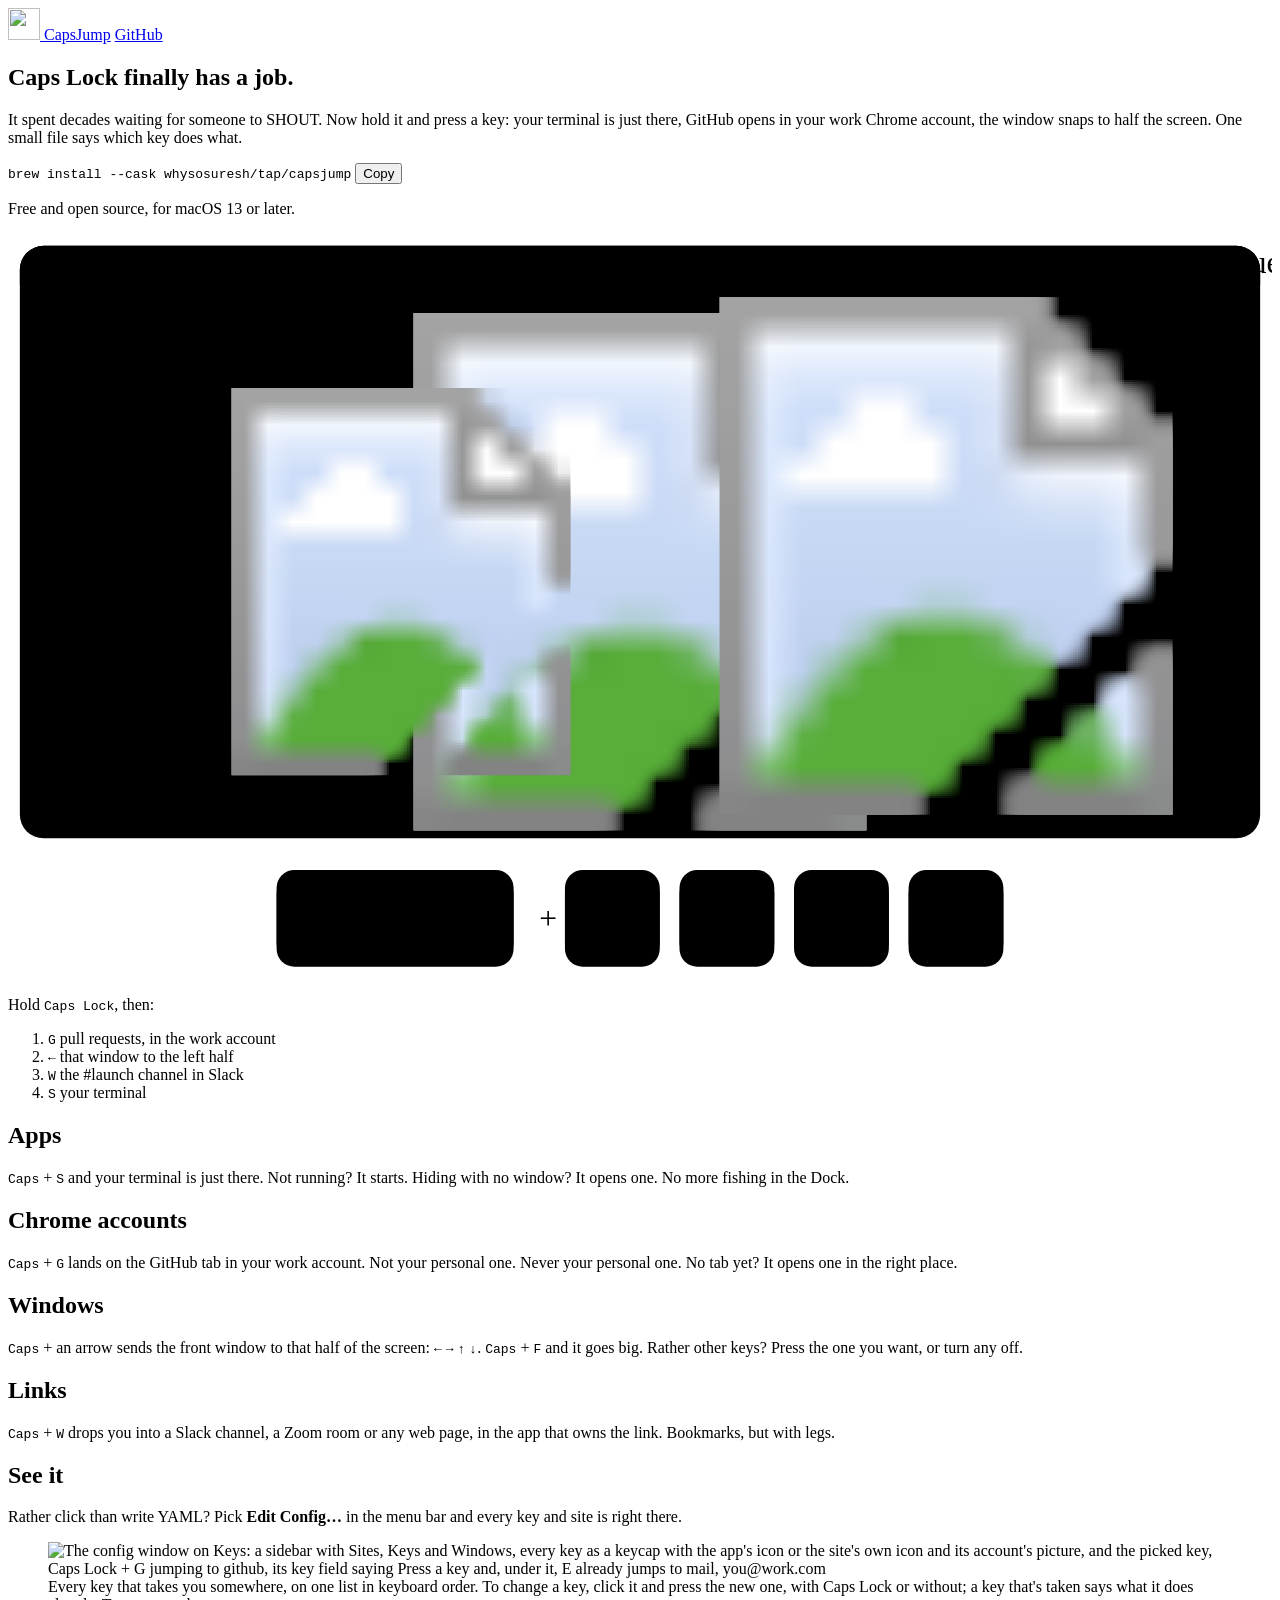
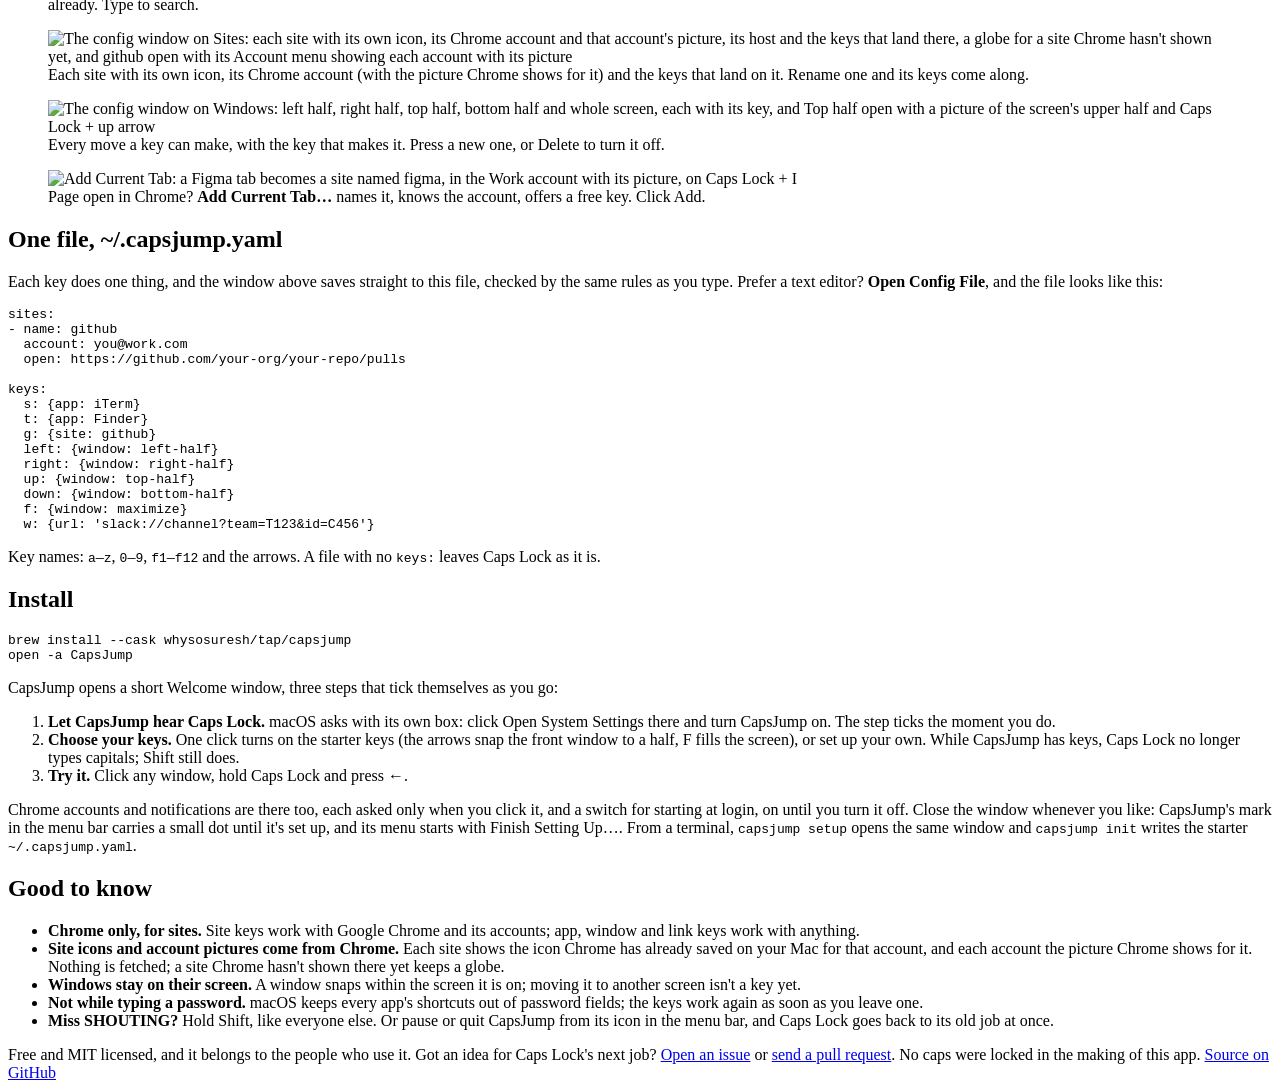
==== site/index.html @ 0ec0c1f0 "docs: the footer hands CapsJump to the people who use it The footer named one person and a company, " ====
<!doctype html>
<!-- CapsJump's website, served as-is by GitHub Pages from site/ (.github/workflows/pages.yaml).
     Hand-written: one page, one stylesheet, no build. -->
<html lang="en">
<head>
  <meta charset="utf-8">
  <meta name="viewport" content="width=device-width, initial-scale=1">
  <title>CapsJump</title>
  <meta name="description" content="Caps Lock finally has a job. Hold it and press a key to bring an app forward, land on a site in the right Chrome account, snap a window, or open a link.">
  <meta property="og:title" content="CapsJump: Caps Lock finally has a job">
  <meta property="og:description" content="Hold Caps Lock and press a key: your app comes forward, GitHub opens in your work Chrome account, the window snaps to half the screen.">
  <meta property="og:type" content="website">
  <meta property="og:url" content="https://capsjump.com/">
  <meta property="og:image" content="https://capsjump.com/card.png">
  <meta property="og:image:width" content="1200">
  <meta property="og:image:height" content="630">
  <meta property="og:image:alt" content="CapsJump's config window: every key as a keycap with the app's or the site's own icon and the account's picture, and the picked key's field waiting for a new key">
  <meta name="twitter:card" content="summary_large_image">
  <link rel="icon" href="icon.svg" type="image/svg+xml">
  <link rel="apple-touch-icon" href="icon.png">
  <link rel="stylesheet" href="style.css">
</head>
<body>
  <header class="bar">
    <a class="brand" href="./"><img src="icon.svg" alt="" width="32" height="32"> CapsJump</a>
    <a class="bar-link" href="https://github.com/whysosuresh/capsjump">GitHub</a>
  </header>

  <main>
    <section class="hero">
      <h1>Caps Lock finally has a job.</h1>
      <p class="lede">It spent decades waiting for someone to SHOUT. Now hold it and press a key: your terminal is just there, GitHub opens in your work Chrome account, the window snaps to half the screen. One small file says which key does what.</p>
      <div class="install-line">
        <code id="install">brew install --cask whysosuresh/tap/capsjump</code>
        <button type="button" class="copy" data-copy="install" aria-label="Copy the install command">Copy</button>
      </div>
      <p class="fine">Free and open source, for macOS 13 or later.</p>
    </section>

    <section class="demo" aria-label="Hold Caps Lock, then press G for the pull requests in your work Chrome account, the left arrow to snap that window to the left half, W for the #launch channel in Slack, and S for your terminal">
      <svg viewBox="0 0 640 376" role="img" aria-hidden="true">
        <defs>
          <g id="desk-term">
            <image class="shot-light" href="demo-term.webp" x="322" y="32" width="306" height="262"/>
            <image class="shot-dark" href="demo-term-dark.webp" x="322" y="32" width="306" height="262"/>
          </g>
          <g id="desk-chat">
            <image class="shot-light" href="demo-slack.webp" x="56" y="78" width="286" height="196"/>
            <image class="shot-dark" href="demo-slack-dark.webp" x="56" y="78" width="286" height="196"/>
          </g>
        </defs>
        <rect class="screen" x="6" y="6" width="628" height="300" rx="12"/>
        <path class="menubar" d="M6 18 A12 12 0 0 1 18 6 H622 A12 12 0 0 1 634 18 V26 H6 Z"/>
        <text class="menu-app app-term" x="20" y="20">Terminal</text>
        <text class="menu-app app-chrome" x="20" y="20">Chrome</text>
        <text class="menu-app app-slack" x="20" y="20">Slack</text>
        <text class="menu" x="80" y="20">File Edit View Window Help</text>
        <text class="menu end" x="620" y="20">Tue 10:24</text>
        <g class="windows">
          <use href="#desk-term"/>
          <use href="#desk-chat"/>
          <g class="chrome">
            <g class="page-docs">
              <image class="shot-light" href="demo-chrome-docs.webp" x="168" y="40" width="304" height="262"/>
              <image class="shot-dark" href="demo-chrome-docs-dark.webp" x="168" y="40" width="304" height="262"/>
            </g>
            <g class="page-pr">
              <image class="shot-light" href="demo-chrome-pr.webp" x="168" y="40" width="304" height="262"/>
              <image class="shot-dark" href="demo-chrome-pr-dark.webp" x="168" y="40" width="304" height="262"/>
            </g>
            <circle class="account-ring" cx="442.5" cy="71.5" r="7"/>
          </g>
          <use class="chat-front" href="#desk-chat"/>
          <use class="term-front" href="#desk-term"/>
        </g>
        <g class="keys">
          <g class="key key-caps"><rect class="key-base" x="136" y="325" width="120" height="46" rx="9"/><g class="cap"><rect class="key-top" x="136" y="322" width="120" height="46" rx="9"/><text class="key-glyph key-label" x="148" y="359">caps lock</text></g></g>
          <text class="plus" x="269" y="352">+</text>
          <g class="key key-g"><rect class="key-base" x="282" y="325" width="48" height="46" rx="9"/><g class="cap"><rect class="key-top" x="282" y="322" width="48" height="46" rx="9"/><text class="key-glyph key-letter" x="306" y="352">G</text></g></g>
          <g class="key key-left"><rect class="key-base" x="340" y="325" width="48" height="46" rx="9"/><g class="cap"><rect class="key-top" x="340" y="322" width="48" height="46" rx="9"/><path class="key-glyph" d="M357 345 L370 338 V352 Z"/></g></g>
          <g class="key key-w"><rect class="key-base" x="398" y="325" width="48" height="46" rx="9"/><g class="cap"><rect class="key-top" x="398" y="322" width="48" height="46" rx="9"/><text class="key-glyph key-letter" x="422" y="352">W</text></g></g>
          <g class="key key-s"><rect class="key-base" x="456" y="325" width="48" height="46" rx="9"/><g class="cap"><rect class="key-top" x="456" y="322" width="48" height="46" rx="9"/><text class="key-glyph key-letter" x="480" y="352">S</text></g></g>
        </g>
      </svg>
      <div class="legend">
        <p class="legend-lead">Hold <kbd>Caps Lock</kbd>, then:</p>
        <ol class="legend-list">
          <li class="beat-g"><kbd>G</kbd> pull requests, in the work account</li>
          <li class="beat-left"><kbd>←</kbd> that window to the left half</li>
          <li class="beat-w"><kbd>W</kbd> the #launch channel in Slack</li>
          <li class="beat-s"><kbd>S</kbd> your terminal</li>
        </ol>
      </div>
    </section>

    <section class="panels">
      <article>
        <h2>Apps</h2>
        <p><kbd>Caps</kbd> + <kbd>S</kbd> and your terminal is just there. Not running? It starts. Hiding with no window? It opens one. No more fishing in the Dock.</p>
      </article>
      <article>
        <h2>Chrome accounts</h2>
        <p><kbd>Caps</kbd> + <kbd>G</kbd> lands on the GitHub tab in your work account. Not your personal one. Never your personal one. No tab yet? It opens one in the right place.</p>
      </article>
      <article>
        <h2>Windows</h2>
        <p><kbd>Caps</kbd> + an arrow sends the front window to that half of the screen: <kbd>←</kbd> <kbd>→</kbd> <kbd>↑</kbd> <kbd>↓</kbd>. <kbd>Caps</kbd> + <kbd>F</kbd> and it goes big. Rather other keys? Press the one you want, or turn any off.</p>
      </article>
      <article>
        <h2>Links</h2>
        <p><kbd>Caps</kbd> + <kbd>W</kbd> drops you into a Slack channel, a Zoom room or any web page, in the app that owns the link. Bookmarks, but with legs.</p>
      </article>
    </section>

    <section class="see" aria-labelledby="see-title">
      <h2 id="see-title">See it</h2>
      <p class="see-lede">Rather click than write YAML? Pick <strong>Edit Config…</strong> in the menu bar and every key and site is right there.</p>
      <figure class="shot">
        <picture>
          <source media="(prefers-color-scheme: dark)" srcset="editor-keys-dark.png">
          <img src="editor-keys.png" width="900" height="600" loading="lazy" alt="The config window on Keys: a sidebar with Sites, Keys and Windows, every key as a keycap with the app's icon or the site's own icon and its account's picture, and the picked key, Caps Lock + G jumping to github, its key field saying Press a key and, under it, E already jumps to mail, you@work.com">
        </picture>
        <figcaption>Every key that takes you somewhere, on one list in keyboard order. To change a key, click it and press the new one, with Caps Lock or without; a key that's taken says what it does already. Type to search.</figcaption>
      </figure>
      <figure class="shot">
        <picture>
          <source media="(prefers-color-scheme: dark)" srcset="editor-sites-dark.png">
          <img src="editor-sites.png" width="900" height="600" loading="lazy" alt="The config window on Sites: each site with its own icon, its Chrome account and that account's picture, its host and the keys that land there, a globe for a site Chrome hasn't shown yet, and github open with its Account menu showing each account with its picture">
        </picture>
        <figcaption>Each site with its own icon, its Chrome account (with the picture Chrome shows for it) and the keys that land on it. Rename one and its keys come along.</figcaption>
      </figure>
      <figure class="shot">
        <picture>
          <source media="(prefers-color-scheme: dark)" srcset="editor-windows-dark.png">
          <img src="editor-windows.png" width="900" height="600" loading="lazy" alt="The config window on Windows: left half, right half, top half, bottom half and whole screen, each with its key, and Top half open with a picture of the screen's upper half and Caps Lock + up arrow">
        </picture>
        <figcaption>Every move a key can make, with the key that makes it. Press a new one, or Delete to turn it off.</figcaption>
      </figure>
      <figure class="shot shot-small">
        <picture>
          <source media="(prefers-color-scheme: dark)" srcset="add-tab-dark.png">
          <img src="add-tab.png" width="480" height="336" loading="lazy" alt="Add Current Tab: a Figma tab becomes a site named figma, in the Work account with its picture, on Caps Lock + I">
        </picture>
        <figcaption>Page open in Chrome? <strong>Add Current Tab…</strong> names it, knows the account, offers a free key. Click Add.</figcaption>
      </figure>
    </section>

    <section class="config">
      <h2>One file, ~/.capsjump.yaml</h2>
      <p>Each key does one thing, and the window above saves straight to this file, checked by the same rules as you type. Prefer a text editor? <strong>Open Config File</strong>, and the file looks like this:</p>
<pre><code>sites:
- name: github
  account: you@work.com
  open: https://github.com/your-org/your-repo/pulls

keys:
  s: {app: iTerm}
  t: {app: Finder}
  g: {site: github}
  left: {window: left-half}
  right: {window: right-half}
  up: {window: top-half}
  down: {window: bottom-half}
  f: {window: maximize}
  w: {url: 'slack://channel?team=T123&amp;id=C456'}</code></pre>
      <p class="fine">Key names: <code>a</code>–<code>z</code>, <code>0</code>–<code>9</code>, <code>f1</code>–<code>f12</code> and the arrows. A file with no <code>keys:</code> leaves Caps Lock as it is.</p>
    </section>

    <section class="install">
      <h2>Install</h2>
<pre><code>brew install --cask whysosuresh/tap/capsjump
open -a CapsJump</code></pre>
      <p>CapsJump opens a short Welcome window, three steps that tick themselves as you go:</p>
      <ol>
        <li><strong>Let CapsJump hear Caps Lock.</strong> macOS asks with its own box: click Open System Settings there and turn CapsJump on. The step ticks the moment you do.</li>
        <li><strong>Choose your keys.</strong> One click turns on the starter keys (the arrows snap the front window to a half, F fills the screen), or set up your own. While CapsJump has keys, Caps Lock no longer types capitals; Shift still does.</li>
        <li><strong>Try it.</strong> Click any window, hold Caps Lock and press ←.</li>
      </ol>
      <p>Chrome accounts and notifications are there too, each asked only when you click it, and a switch for starting at login, on until you turn it off. Close the window whenever you like: CapsJump's mark in the menu bar carries a small dot until it's set up, and its menu starts with Finish Setting Up…. From a terminal, <code>capsjump setup</code> opens the same window and <code>capsjump init</code> writes the starter <code>~/.capsjump.yaml</code>.</p>
    </section>

    <section class="notes">
      <h2>Good to know</h2>
      <ul>
        <li><strong>Chrome only, for sites.</strong> Site keys work with Google Chrome and its accounts; app, window and link keys work with anything.</li>
        <li><strong>Site icons and account pictures come from Chrome.</strong> Each site shows the icon Chrome has already saved on your Mac for that account, and each account the picture Chrome shows for it. Nothing is fetched; a site Chrome hasn't shown there yet keeps a globe.</li>
        <li><strong>Windows stay on their screen.</strong> A window snaps within the screen it is on; moving it to another screen isn't a key yet.</li>
        <li><strong>Not while typing a password.</strong> macOS keeps every app's shortcuts out of password fields; the keys work again as soon as you leave one.</li>
        <li><strong>Miss SHOUTING?</strong> Hold Shift, like everyone else. Or pause or quit CapsJump from its icon in the menu bar, and Caps Lock goes back to its old job at once.</li>
      </ul>
    </section>
  </main>

  <footer class="foot">
    <span>Free and MIT licensed, and it belongs to the people who use it. Got an idea for Caps Lock's next job? <a href="https://github.com/whysosuresh/capsjump/issues">Open an issue</a> or <a href="https://github.com/whysosuresh/capsjump/pulls">send a pull request</a>. No caps were locked in the making of this app.</span>
    <a href="https://github.com/whysosuresh/capsjump">Source on GitHub</a>
  </footer>

  <script>
    // The copy button, with a fallback text when the clipboard is unavailable.
    for (const button of document.querySelectorAll("button.copy")) {
      button.addEventListener("click", async () => {
        const text = document.getElementById(button.dataset.copy).textContent;
        try {
          await navigator.clipboard.writeText(text);
          button.textContent = "Copied";
        } catch {
          button.textContent = "Select and copy";
        }
        setTimeout(() => { button.textContent = "Copy"; }, 1600);
      });
    }
  </script>
</body>
</html>
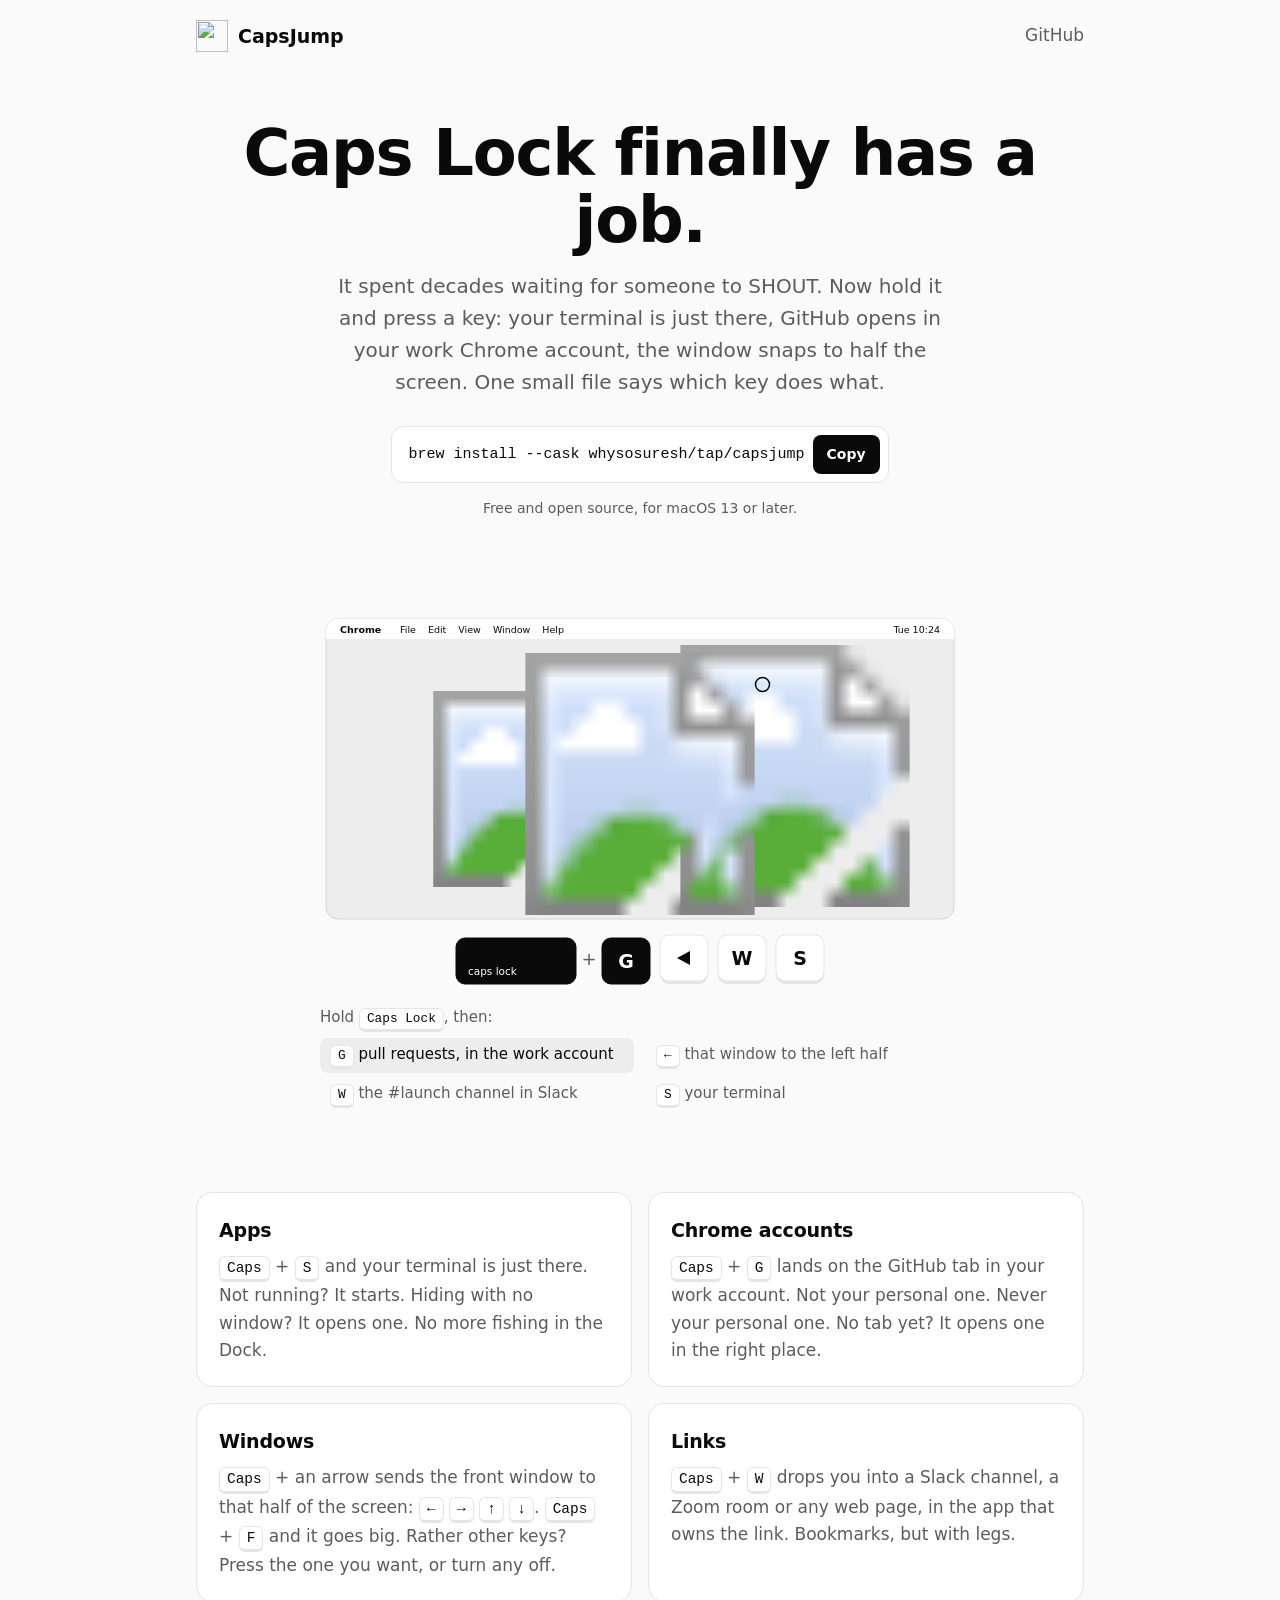
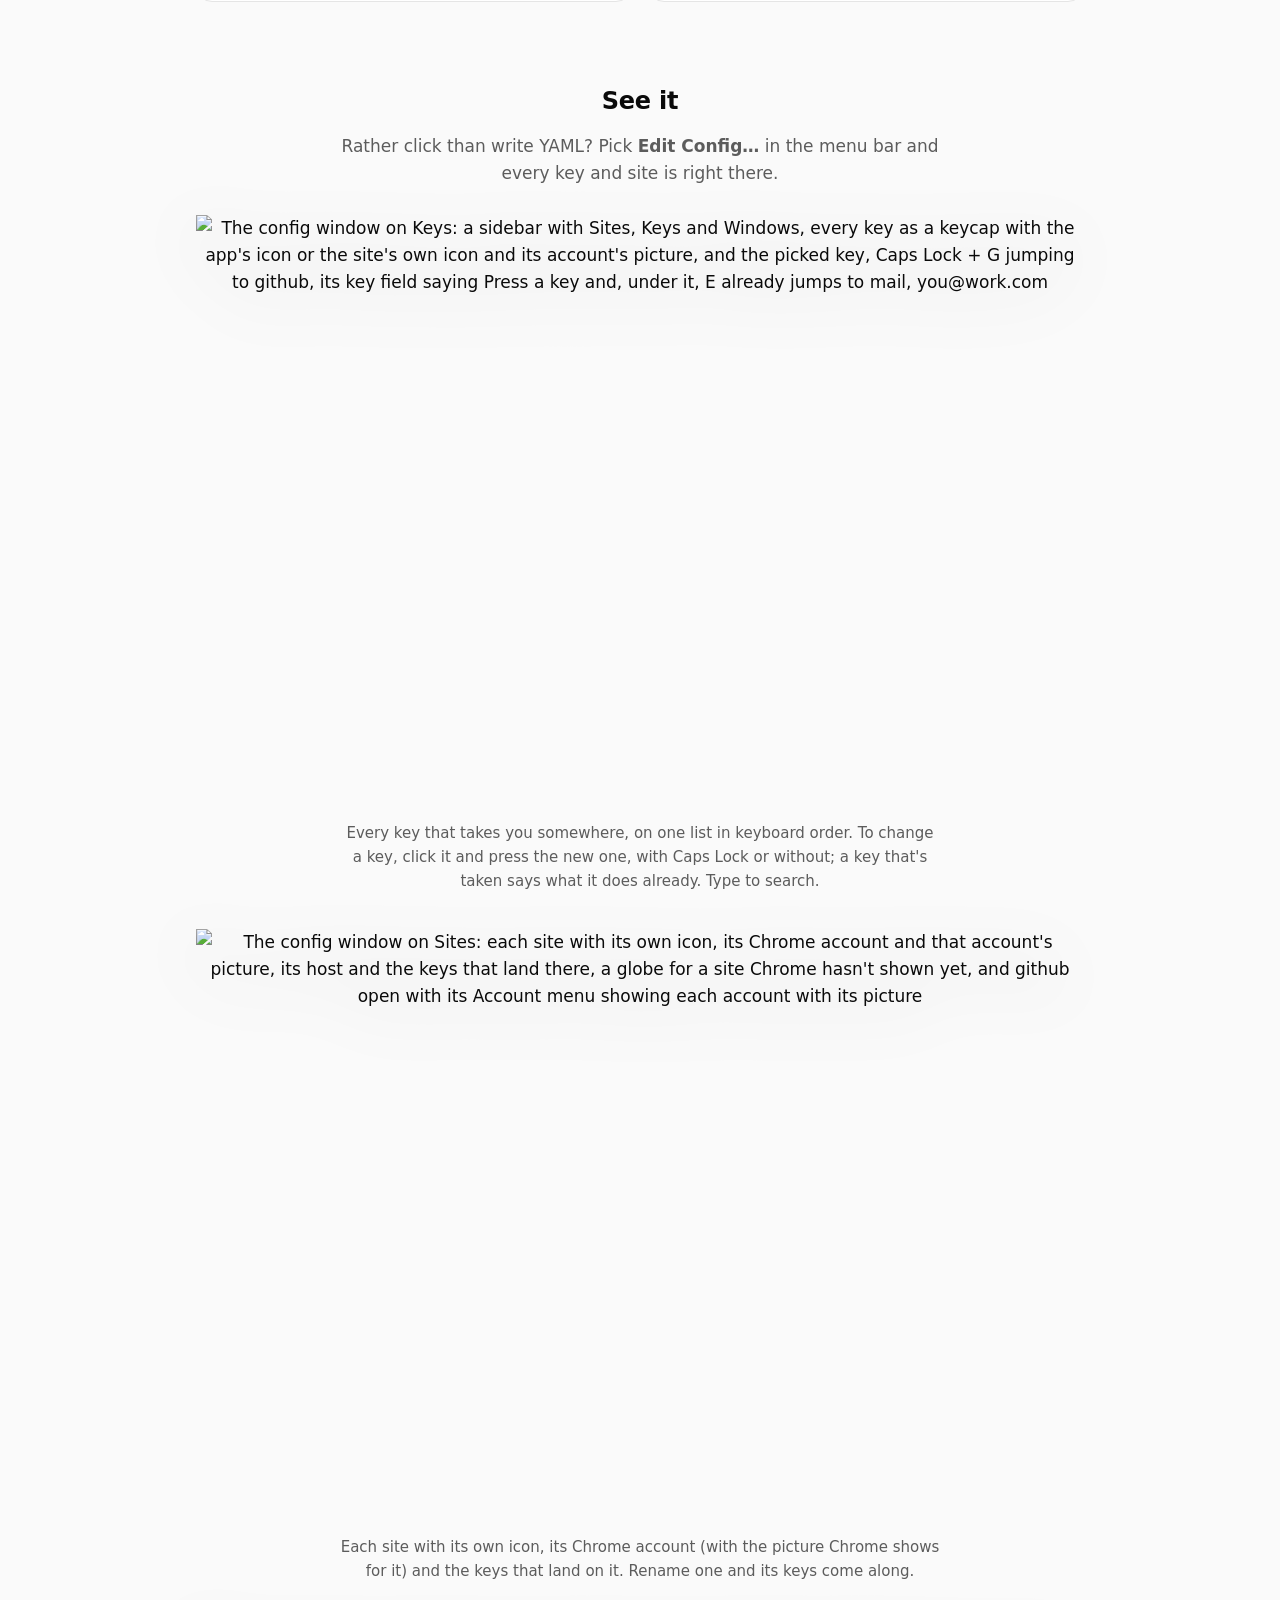
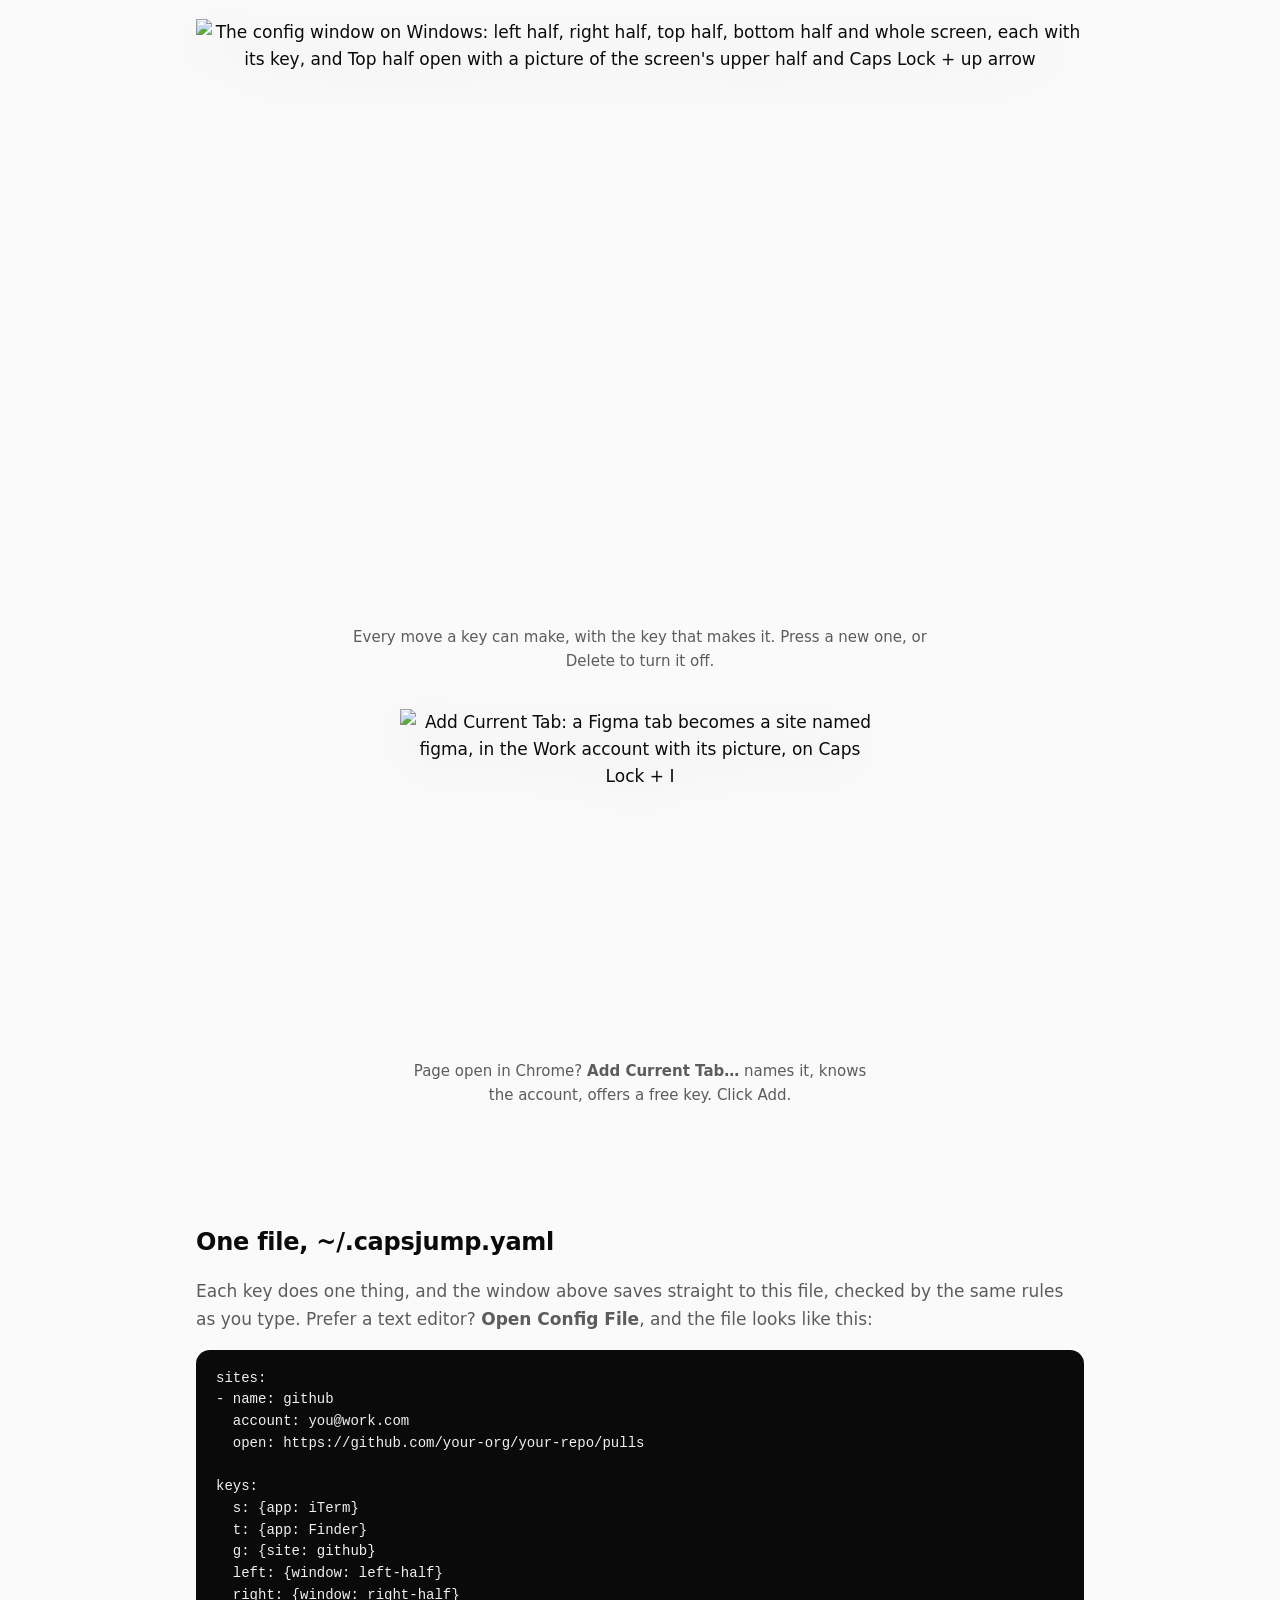
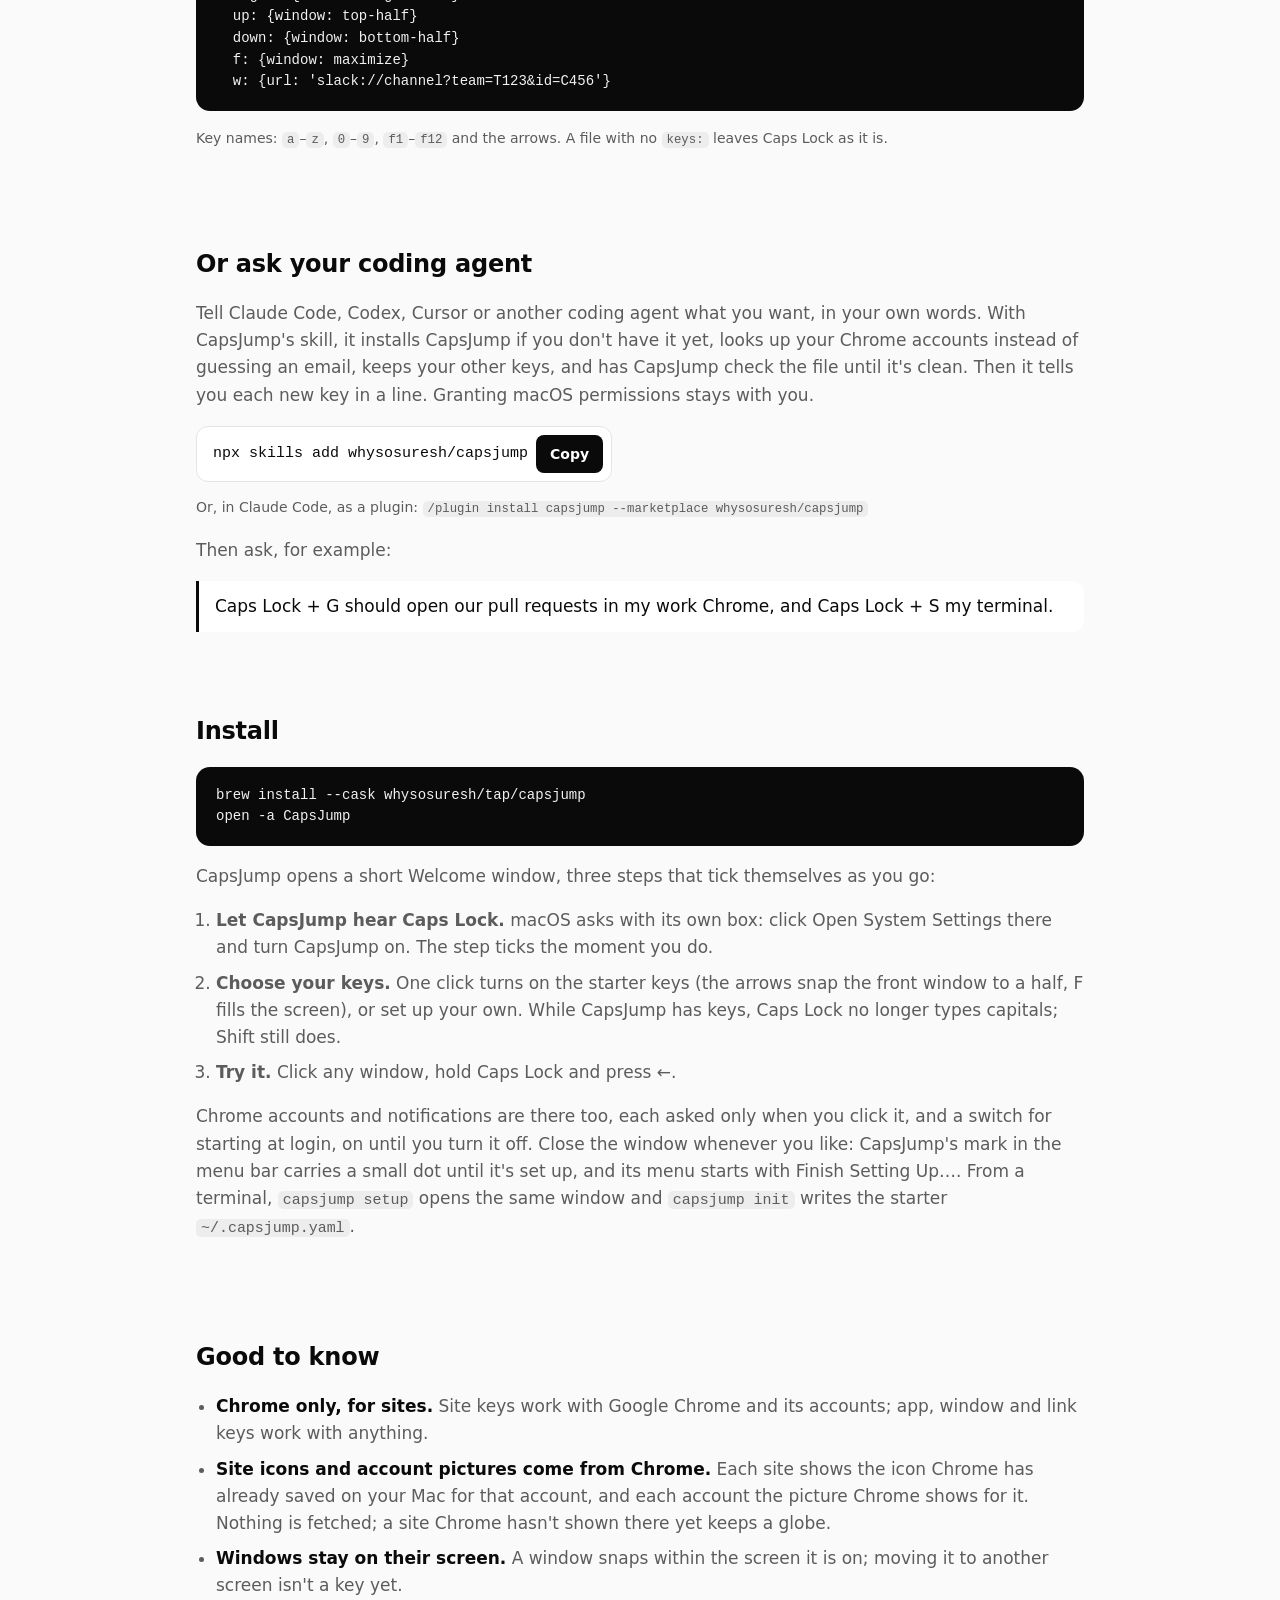
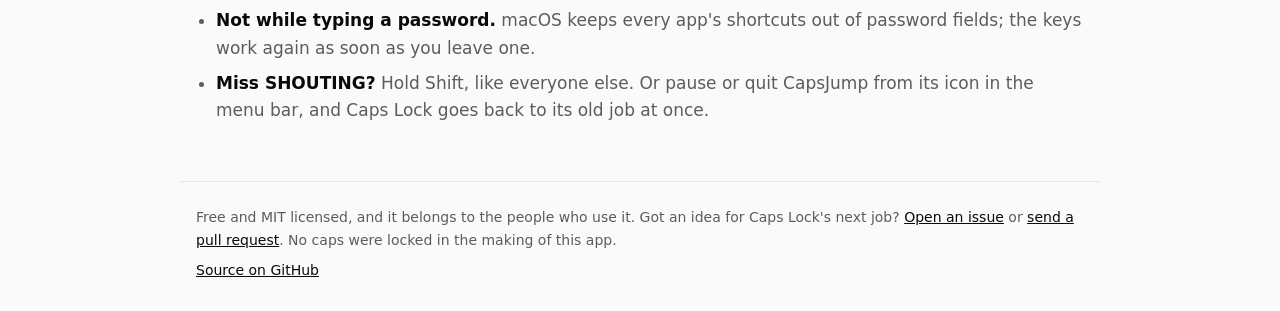
==== commit 4eb374cd: "feat: your coding agent sets up your keys: a CapsJump skill, capsjump tidy, and --json on profiles a" ====
--- a/site/index.html
+++ b/site/index.html
@@ -166,6 +166,18 @@
       <p class="fine">Key names: <code>a</code>–<code>z</code>, <code>0</code>–<code>9</code>, <code>f1</code>–<code>f12</code> and the arrows. A file with no <code>keys:</code> leaves Caps Lock as it is.</p>
     </section>
 
+    <section class="agent">
+      <h2>Or ask your coding agent</h2>
+      <p>Tell Claude Code, Codex, Cursor or another coding agent what you want, in your own words. With CapsJump's skill, it installs CapsJump if you don't have it yet, looks up your Chrome accounts instead of guessing an email, keeps your other keys, and has CapsJump check the file until it's clean. Then it tells you each new key in a line. Granting macOS permissions stays with you.</p>
+      <div class="install-line">
+        <code id="skill">npx skills add whysosuresh/capsjump</code>
+        <button type="button" class="copy" data-copy="skill" aria-label="Copy the command that installs CapsJump's skill">Copy</button>
+      </div>
+      <p class="fine">Or, in Claude Code, as a plugin: <code>/plugin install capsjump --marketplace whysosuresh/capsjump</code></p>
+      <p>Then ask, for example:</p>
+      <blockquote class="prompt">Caps Lock + G should open our pull requests in my work Chrome, and Caps Lock + S my terminal.</blockquote>
+    </section>
+
     <section class="install">
       <h2>Install</h2>
 <pre><code>brew install --cask whysosuresh/tap/capsjump
--- a/site/style.css
+++ b/site/style.css
@@ -0,0 +1,349 @@
+/* CapsJump's website: black and white, in light and dark; a single column
+   that narrows to a phone; a looping desk of real Chrome, Slack and Terminal windows where
+   Caps Lock + G, left, W and S each do their job (held on the G beat for reduced motion); and
+   pictures of the app and the desk, each in the visitor's own look. */
+
+:root {
+  --bg: #fafafa;
+  --surface: #ffffff;
+  --ink: #0a0a0a;
+  --muted: #5c5c5c;
+  --line: #e5e5e5;
+  --accent: #0a0a0a;
+  --accent-ink: #ffffff;
+  --accent-soft: #ededed;
+  --key: #ffffff;
+  --key-side: #d4d4d4;
+  --shot-light: inline;
+  --shot-dark: none;
+  --code-bg: #0a0a0a;
+  --code-ink: #f1f1f1;
+  --shadow: rgba(0, 0, 0, 0.16);
+  color-scheme: light;
+}
+
+@media (prefers-color-scheme: dark) {
+  :root:not([data-theme="light"]) {
+    --bg: #0a0a0a;
+    --surface: #161616;
+    --ink: #f1f1f1;
+    --muted: #a3a3a3;
+    --line: #2a2a2a;
+    --accent: #f1f1f1;
+    --accent-ink: #0a0a0a;
+    --accent-soft: #262626;
+    --key: #1f1f1f;
+    --key-side: #000000;
+    --shot-light: none;
+    --shot-dark: inline;
+    --code-bg: #000000;
+    --code-ink: #f1f1f1;
+    --shadow: rgba(0, 0, 0, 0.6);
+    color-scheme: dark;
+  }
+}
+
+:root[data-theme="dark"] {
+  --bg: #0a0a0a;
+  --surface: #161616;
+  --ink: #f1f1f1;
+  --muted: #a3a3a3;
+  --line: #2a2a2a;
+  --accent: #f1f1f1;
+  --accent-ink: #0a0a0a;
+  --accent-soft: #262626;
+  --key: #1f1f1f;
+  --key-side: #000000;
+  --shot-light: none;
+  --shot-dark: inline;
+  --code-bg: #000000;
+  --code-ink: #f1f1f1;
+  --shadow: rgba(0, 0, 0, 0.6);
+  color-scheme: dark;
+}
+
+* { box-sizing: border-box; }
+
+body {
+  margin: 0;
+  background: var(--bg);
+  color: var(--ink);
+  font: 17px/1.6 -apple-system, BlinkMacSystemFont, "SF Pro Text", "Segoe UI", system-ui, sans-serif;
+  -webkit-font-smoothing: antialiased;
+}
+
+a { color: var(--accent); }
+code, pre, kbd { font-family: ui-monospace, "SF Mono", Menlo, Consolas, monospace; }
+
+.bar, main, .foot {
+  max-width: 920px;
+  margin: 0 auto;
+  padding-left: 16px;
+  padding-right: 16px;
+}
+
+.bar {
+  display: flex;
+  align-items: center;
+  justify-content: space-between;
+  padding-top: 20px;
+  padding-bottom: 20px;
+}
+.brand {
+  display: flex;
+  align-items: center;
+  gap: 10px;
+  color: var(--ink);
+  font-weight: 700;
+  font-size: 19px;
+  text-decoration: none;
+}
+.bar-link { color: var(--muted); text-decoration: none; font-weight: 500; }
+.bar-link:hover { color: var(--ink); }
+
+section { padding: 40px 0; }
+
+.hero { padding-top: 48px; text-align: center; }
+h1 {
+  margin: 0 0 16px;
+  font-size: clamp(36px, 7vw, 64px);
+  line-height: 1.05;
+  letter-spacing: -0.02em;
+}
+.lede {
+  max-width: 640px;
+  margin: 0 auto 28px;
+  color: var(--muted);
+  font-size: clamp(17px, 2.4vw, 20px);
+}
+.install-line {
+  display: inline-flex;
+  align-items: center;
+  max-width: 100%;
+  gap: 8px;
+  padding: 8px 8px 8px 16px;
+  border: 1px solid var(--line);
+  border-radius: 12px;
+  background: var(--surface);
+}
+.install-line code { font-size: 15px; overflow-x: auto; white-space: nowrap; }
+.copy {
+  flex: none;
+  padding: 8px 14px;
+  border: 0;
+  border-radius: 8px;
+  background: var(--accent);
+  color: var(--accent-ink);
+  font: inherit;
+  font-size: 14px;
+  font-weight: 600;
+  cursor: pointer;
+}
+.fine { color: var(--muted); font-size: 14px; }
+
+h2 { margin: 0 0 12px; font-size: 24px; letter-spacing: -0.01em; }
+h3 { margin: 28px 0 8px; font-size: 18px; }
+
+kbd {
+  display: inline-block;
+  padding: 1px 7px;
+  border: 1px solid var(--line);
+  border-bottom-width: 3px;
+  border-radius: 6px;
+  background: var(--key);
+  color: var(--ink);
+  font-size: 0.85em;
+  line-height: 1.4;
+}
+
+/* The demo: one small Mac desk, Caps Lock held. The windows are screenshots set up for the
+   picture, one per look, and the look's tokens say which shows: a token reaches into a <use> copy,
+   where a selector on :root does not. Paint order is fixed in SVG, so the terminal and the chat
+   window are placed once in defs, behind Chrome, and a second copy of each sits above it whose only
+   motion is its opacity. Every element's own style is the G beat. */
+.demo { text-align: center; }
+.demo svg { width: 100%; max-width: 640px; height: auto; display: block; margin: 0 auto; }
+
+.screen { fill: var(--accent-soft); stroke: var(--key-side); stroke-width: 1; }
+.menubar { fill: var(--surface); }
+.menu, .menu-app { fill: var(--ink); font: 400 9.5px -apple-system, BlinkMacSystemFont, system-ui, sans-serif; word-spacing: 9px; }
+.menu-app { font-weight: 700; word-spacing: 0; }
+.menu.end { text-anchor: end; word-spacing: 0; }
+.app-term, .app-slack { opacity: 0; }
+
+.shot-light { display: var(--shot-light); }
+.shot-dark { display: var(--shot-dark); }
+.account-ring { fill: none; stroke: var(--accent); stroke-width: 1.5; }
+.page-docs { opacity: 0; }
+.chat-front, .term-front { opacity: 0; }
+
+/* Keys, flat like kbd: Caps Lock held, the beat's key down. */
+.key-base { fill: var(--line); }
+.key-top { fill: var(--key); stroke: var(--line); stroke-width: 1; }
+.key-glyph { fill: var(--ink); }
+.key-letter { font: 600 19px -apple-system, BlinkMacSystemFont, system-ui, sans-serif; text-anchor: middle; }
+.key-label { fill: var(--muted); font: 500 10.5px -apple-system, BlinkMacSystemFont, system-ui, sans-serif; }
+.plus { fill: var(--muted); font: 400 18px -apple-system, BlinkMacSystemFont, system-ui, sans-serif; text-anchor: middle; }
+.key-caps .cap, .key-g .cap { transform: translateY(3px); }
+.key-caps .key-top, .key-g .key-top { fill: var(--accent); stroke: var(--accent); }
+.key-caps .key-glyph, .key-g .key-glyph { fill: var(--accent-ink); }
+
+/* The legend says what the drawing shows, in text that stays readable on a phone. */
+.legend { max-width: 640px; margin: 16px auto 0; text-align: left; }
+.legend-lead { margin: 0 0 6px; color: var(--muted); font-size: 15px; }
+.legend-list { list-style: none; margin: 0; padding: 0; display: grid; grid-template-columns: repeat(auto-fit, minmax(240px, 1fr)); gap: 4px 12px; }
+.legend-list li { padding: 4px 10px; border-radius: 8px; color: var(--muted); font-size: 15px; background-color: transparent; }
+.legend-list .beat-g { color: var(--ink); background-color: var(--accent-soft); }
+
+@media (prefers-reduced-motion: no-preference) {
+  .windows { animation: windows 16s infinite; }
+  .chrome { animation: snap 16s infinite; }
+  .term-front { animation: term-front 16s infinite; }
+  .chat-front { animation: chat-front 16s infinite; }
+  .app-term { animation: app-term 16s infinite; }
+  .app-chrome { animation: app-chrome 16s infinite; }
+  .app-slack { animation: app-slack 16s infinite; }
+  .page-docs { animation: shown-before 16s infinite; }
+  .page-pr { animation: shown-after 16s infinite; }
+  .account-ring { animation: account 16s infinite; }
+  .key-caps .cap { animation: caps 16s infinite; }
+  .key-caps .key-top { animation: caps-top 16s infinite; }
+  .key-caps .key-glyph { animation: caps-glyph 16s infinite; }
+  .key-g .cap { animation: g 16s infinite; }
+  .key-g .key-top { animation: g-top 16s infinite; }
+  .key-g .key-glyph { animation: g-glyph 16s infinite; }
+  .key-left .cap { animation: left 16s infinite; }
+  .key-left .key-top { animation: left-top 16s infinite; }
+  .key-left .key-glyph { animation: left-glyph 16s infinite; }
+  .key-w .cap { animation: w 16s infinite; }
+  .key-w .key-top { animation: w-top 16s infinite; }
+  .key-w .key-glyph { animation: w-glyph 16s infinite; }
+  .key-s .cap { animation: s 16s infinite; }
+  .key-s .key-top { animation: s-top 16s infinite; }
+  .key-s .key-glyph { animation: s-glyph 16s infinite; }
+  .beat-g { animation: beat-g 16s infinite; }
+  .beat-left { animation: beat-left 16s infinite; }
+  .beat-w { animation: beat-w 16s infinite; }
+  .beat-s { animation: beat-s 16s infinite; }
+}
+
+/* One 16 s loop. G 0-35% (first and longest), left 35-55, W 55-75, S 75-96; then the windows fade
+   out, go back while hidden and fade in, so the story restarts rather than running backwards. */
+@keyframes windows { 0%, 96% { opacity: 1; } 97.5%, 98.5% { opacity: 0; } 100% { opacity: 1; } }
+/* G: the terminal steps back, then the tab moves to Pull requests in the Work account. */
+@keyframes term-front { 0%, 7% { opacity: 1; } 8.5%, 78.5% { opacity: 0; } 80%, 100% { opacity: 1; } }
+@keyframes app-term { 0%, 7% { opacity: 1; } 8%, 79% { opacity: 0; } 80%, 100% { opacity: 1; } }
+@keyframes app-chrome { 0%, 7% { opacity: 0; } 8%, 59% { opacity: 1; } 60%, 100% { opacity: 0; } }
+@keyframes shown-before { 0%, 12% { opacity: 1; } 14%, 97.9% { opacity: 0; } 98%, 100% { opacity: 1; } }
+@keyframes shown-after { 0%, 12% { opacity: 0; } 14%, 97.9% { opacity: 1; } 98%, 100% { opacity: 0; } }
+@keyframes account { 0%, 13%, 36%, 100% { opacity: 0; } 15%, 34% { opacity: 1; } }
+/* Left: Chrome slides to the left half, beside the terminal. */
+@keyframes snap { 0%, 39% { transform: translate(0, 0); } 43%, 97.9% { transform: translate(-156px, -8px); } 98%, 100% { transform: translate(0, 0); } }
+/* W: the #launch channel comes forward. S: the terminal does, and stays there into the next loop. */
+@keyframes chat-front { 0%, 58.5% { opacity: 0; } 60%, 97.9% { opacity: 1; } 98%, 100% { opacity: 0; } }
+@keyframes app-slack { 0%, 59% { opacity: 0; } 60%, 79% { opacity: 1; } 80%, 100% { opacity: 0; } }
+
+@keyframes caps { 0%, 2%, 96%, 100% { transform: translateY(0); } 3%, 95% { transform: translateY(3px); } }
+@keyframes caps-top { 0%, 2%, 96%, 100% { fill: var(--key); stroke: var(--line); } 3%, 95% { fill: var(--accent); stroke: var(--accent); } }
+@keyframes caps-glyph { 0%, 2%, 96%, 100% { fill: var(--muted); } 3%, 95% { fill: var(--accent-ink); } }
+@keyframes g { 0%, 5%, 11%, 100% { transform: translateY(0); } 6%, 10% { transform: translateY(3px); } }
+@keyframes g-top { 0%, 5%, 11%, 100% { fill: var(--key); stroke: var(--line); } 6%, 10% { fill: var(--accent); stroke: var(--accent); } }
+@keyframes g-glyph { 0%, 5%, 11%, 100% { fill: var(--ink); } 6%, 10% { fill: var(--accent-ink); } }
+@keyframes left { 0%, 37%, 42%, 100% { transform: translateY(0); } 38%, 41% { transform: translateY(3px); } }
+@keyframes left-top { 0%, 37%, 42%, 100% { fill: var(--key); stroke: var(--line); } 38%, 41% { fill: var(--accent); stroke: var(--accent); } }
+@keyframes left-glyph { 0%, 37%, 42%, 100% { fill: var(--ink); } 38%, 41% { fill: var(--accent-ink); } }
+@keyframes w { 0%, 57%, 62%, 100% { transform: translateY(0); } 58%, 61% { transform: translateY(3px); } }
+@keyframes w-top { 0%, 57%, 62%, 100% { fill: var(--key); stroke: var(--line); } 58%, 61% { fill: var(--accent); stroke: var(--accent); } }
+@keyframes w-glyph { 0%, 57%, 62%, 100% { fill: var(--ink); } 58%, 61% { fill: var(--accent-ink); } }
+@keyframes s { 0%, 77%, 82%, 100% { transform: translateY(0); } 78%, 81% { transform: translateY(3px); } }
+@keyframes s-top { 0%, 77%, 82%, 100% { fill: var(--key); stroke: var(--line); } 78%, 81% { fill: var(--accent); stroke: var(--accent); } }
+@keyframes s-glyph { 0%, 77%, 82%, 100% { fill: var(--ink); } 78%, 81% { fill: var(--accent-ink); } }
+
+@keyframes beat-g { 0%, 34% { color: var(--ink); background-color: var(--accent-soft); } 35.5%, 98.5% { color: var(--muted); background-color: transparent; } 100% { color: var(--ink); background-color: var(--accent-soft); } }
+@keyframes beat-left { 0%, 34% { color: var(--muted); background-color: transparent; } 35.5%, 54% { color: var(--ink); background-color: var(--accent-soft); } 55.5%, 100% { color: var(--muted); background-color: transparent; } }
+@keyframes beat-w { 0%, 54% { color: var(--muted); background-color: transparent; } 55.5%, 74% { color: var(--ink); background-color: var(--accent-soft); } 75.5%, 100% { color: var(--muted); background-color: transparent; } }
+@keyframes beat-s { 0%, 74% { color: var(--muted); background-color: transparent; } 75.5%, 96% { color: var(--ink); background-color: var(--accent-soft); } 97.5%, 100% { color: var(--muted); background-color: transparent; } }
+
+/* The four panels. */
+.panels {
+  display: grid;
+  grid-template-columns: repeat(2, minmax(0, 1fr));
+  gap: 16px;
+}
+.panels article {
+  padding: 22px;
+  border: 1px solid var(--line);
+  border-radius: 16px;
+  background: var(--surface);
+}
+.panels h2 { font-size: 19px; margin-bottom: 8px; }
+.panels p { margin: 0; color: var(--muted); }
+
+/* The app, as it looks: window captures at 2x, with the shadow macOS would draw. */
+.see { text-align: center; }
+.see-lede { max-width: 640px; margin: 0 auto 28px; color: var(--muted); }
+.shot { margin: 0 auto 36px; }
+.shot img {
+  display: block;
+  width: 100%;
+  height: auto;
+  margin: 0 auto;
+  filter: drop-shadow(0 14px 32px var(--shadow));
+}
+.shot-small { max-width: 480px; }
+.shot figcaption {
+  max-width: 600px;
+  margin: 14px auto 0;
+  color: var(--muted);
+  font-size: 15px;
+}
+
+pre {
+  margin: 16px 0;
+  padding: 18px 20px;
+  border-radius: 14px;
+  background: var(--code-bg);
+  color: var(--code-ink);
+  font-size: 14px;
+  line-height: 1.55;
+  overflow-x: auto;
+}
+p code, li code {
+  padding: 1px 5px;
+  border-radius: 5px;
+  background: var(--accent-soft);
+  font-size: 0.88em;
+}
+.config p, .agent p, .install p, .install li, .notes li { color: var(--muted); }
+.prompt {
+  margin: 12px 0 0;
+  padding: 12px 16px;
+  border-left: 3px solid var(--accent);
+  border-radius: 0 12px 12px 0;
+  background: var(--surface);
+  font-size: 17px;
+}
+.install ol, .notes ul { padding-left: 20px; }
+.install li, .notes li { margin-bottom: 8px; }
+.notes strong { color: var(--ink); }
+
+.foot {
+  display: flex;
+  flex-wrap: wrap;
+  justify-content: space-between;
+  gap: 8px;
+  padding-top: 24px;
+  padding-bottom: 40px;
+  border-top: 1px solid var(--line);
+  color: var(--muted);
+  font-size: 14px;
+}
+
+@media (max-width: 640px) {
+  section { padding: 28px 0; }
+  .hero { padding-top: 24px; }
+  .panels { grid-template-columns: 1fr; }
+  .shot { margin-bottom: 28px; }
+  .install-line { display: flex; }
+  .install-line code { font-size: 13px; }
+}
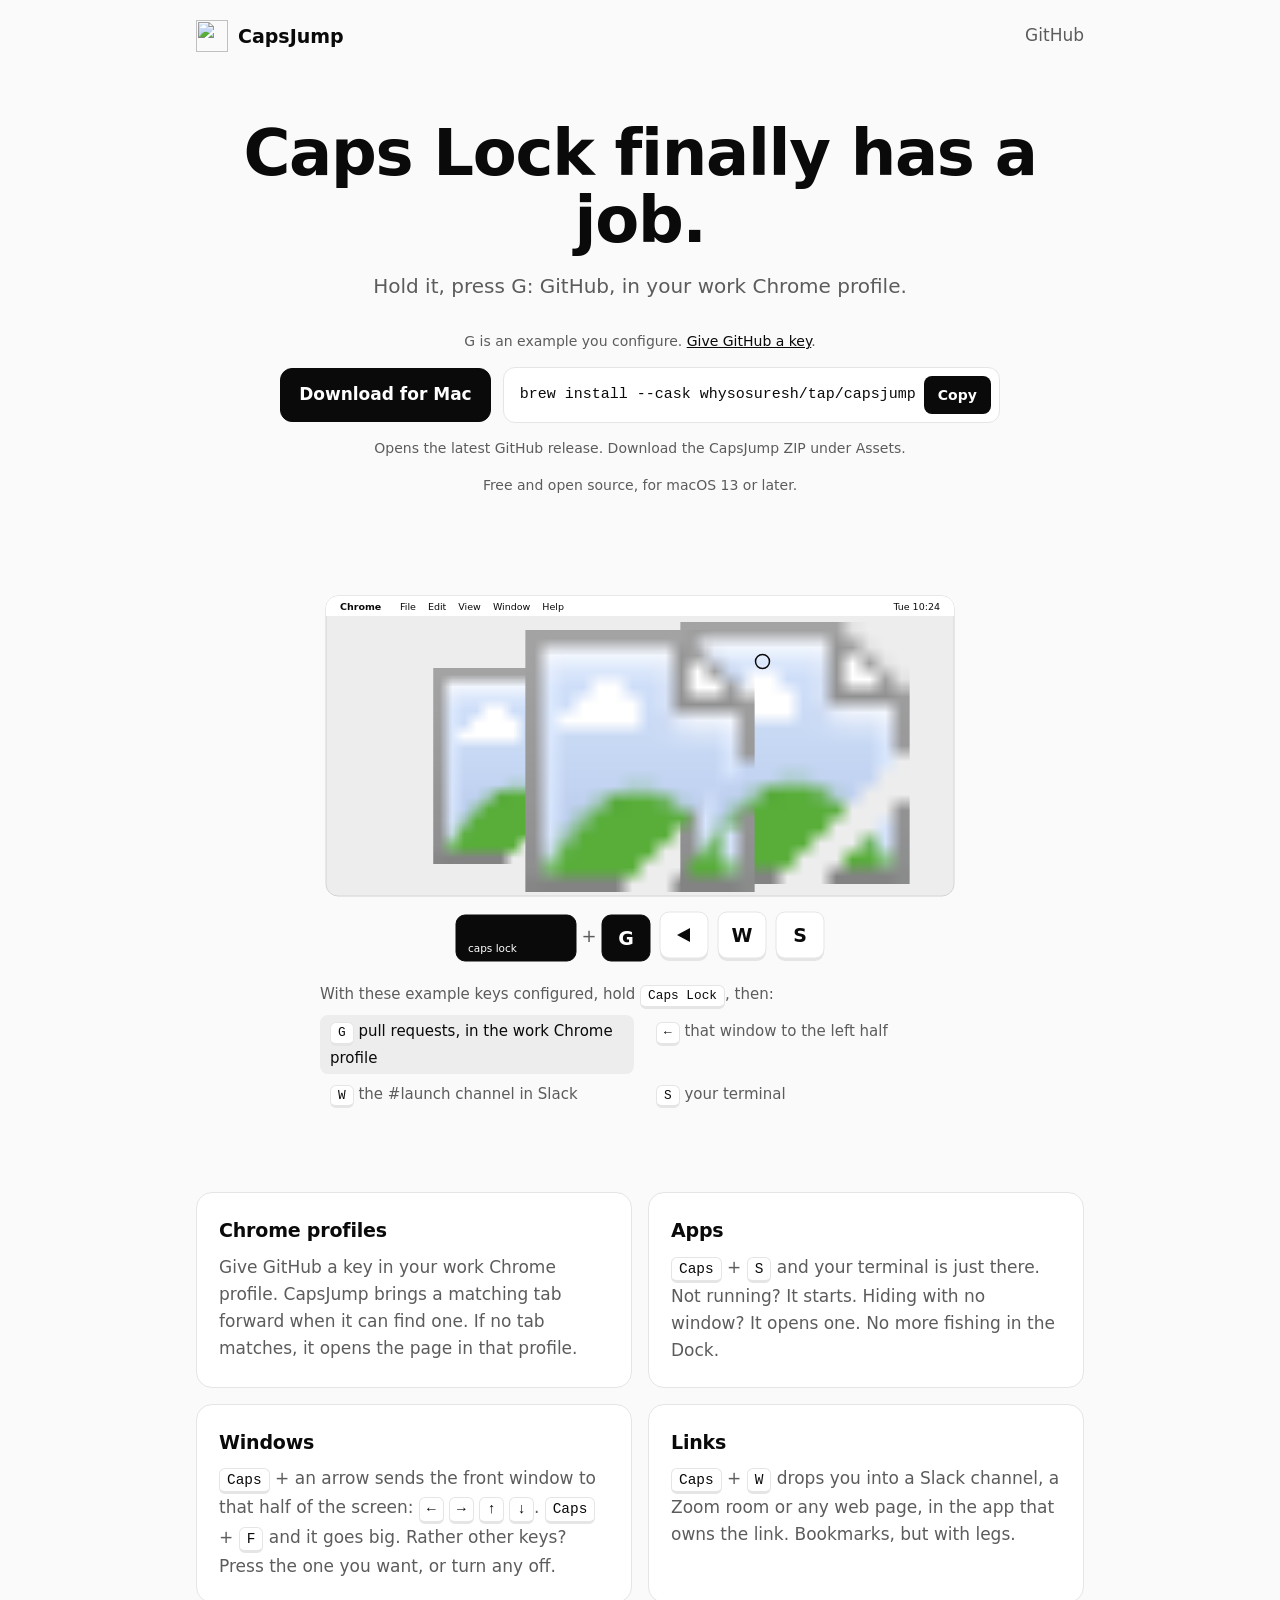
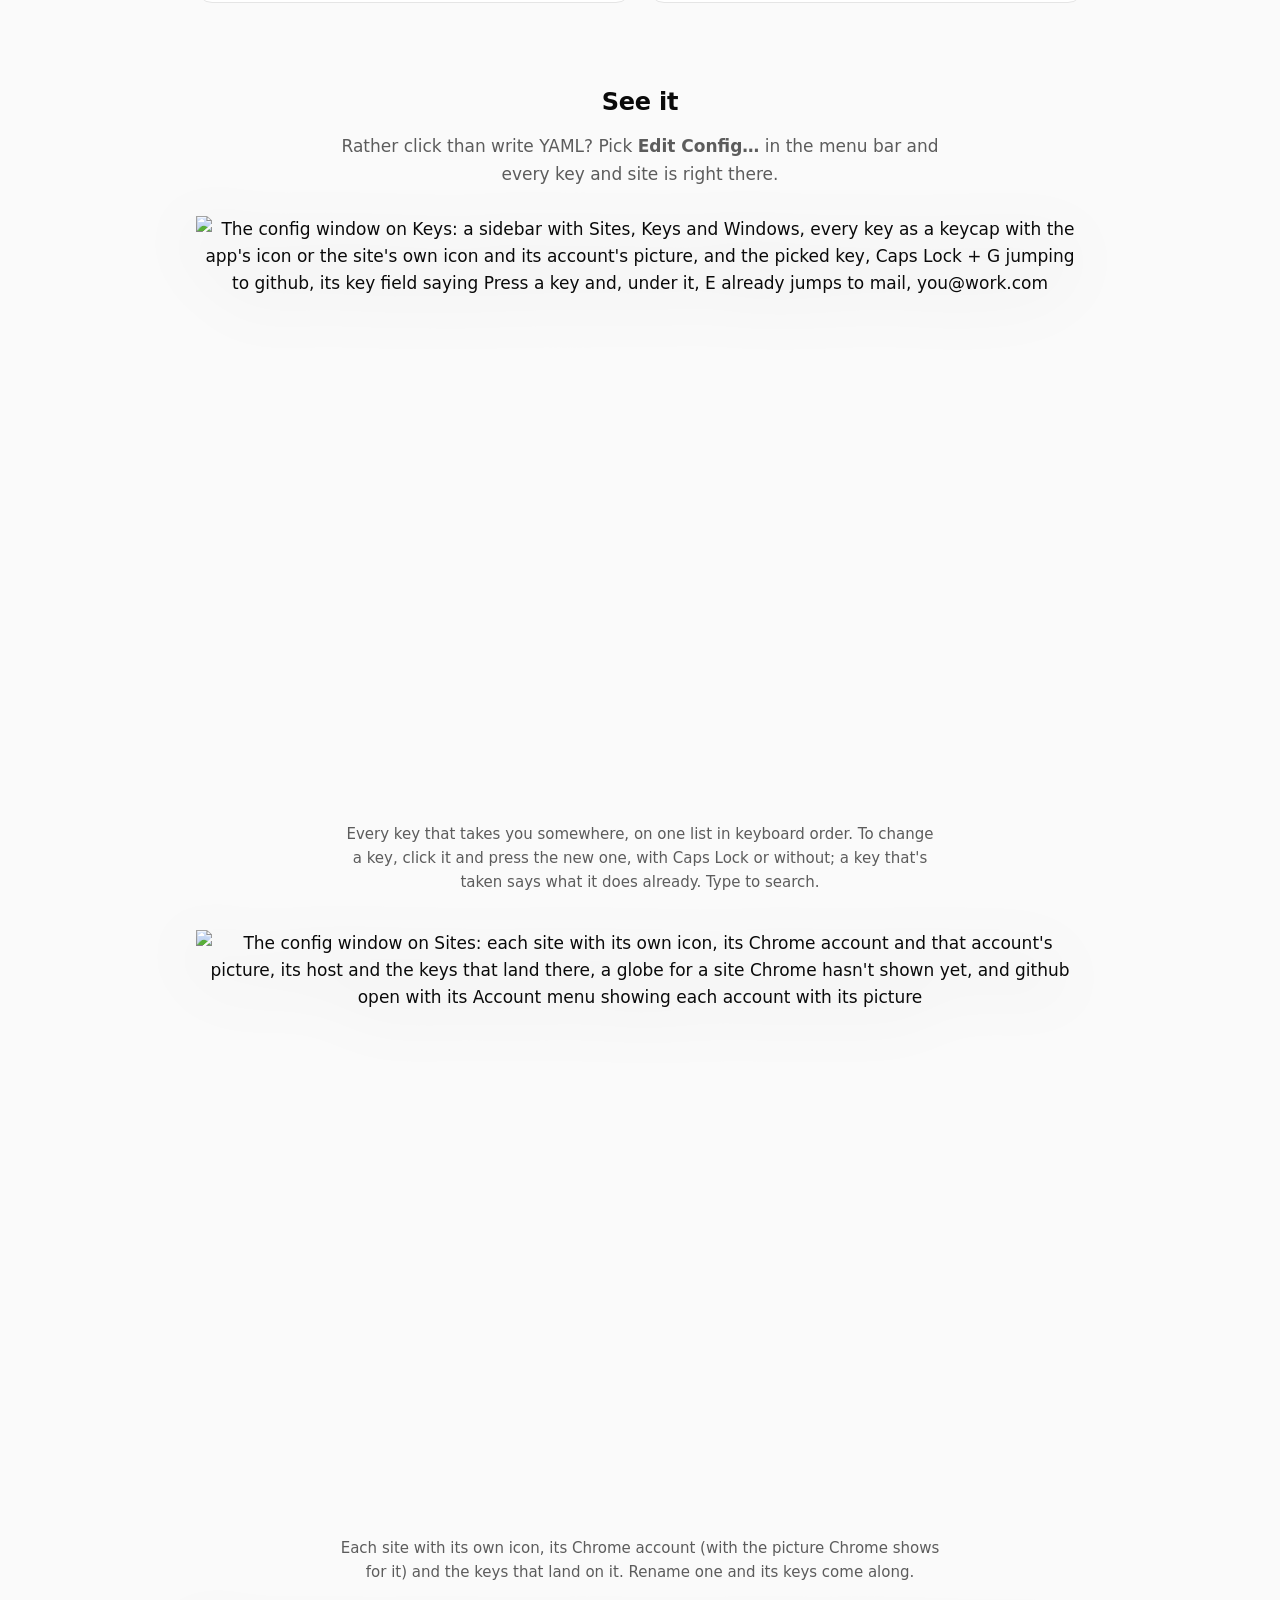
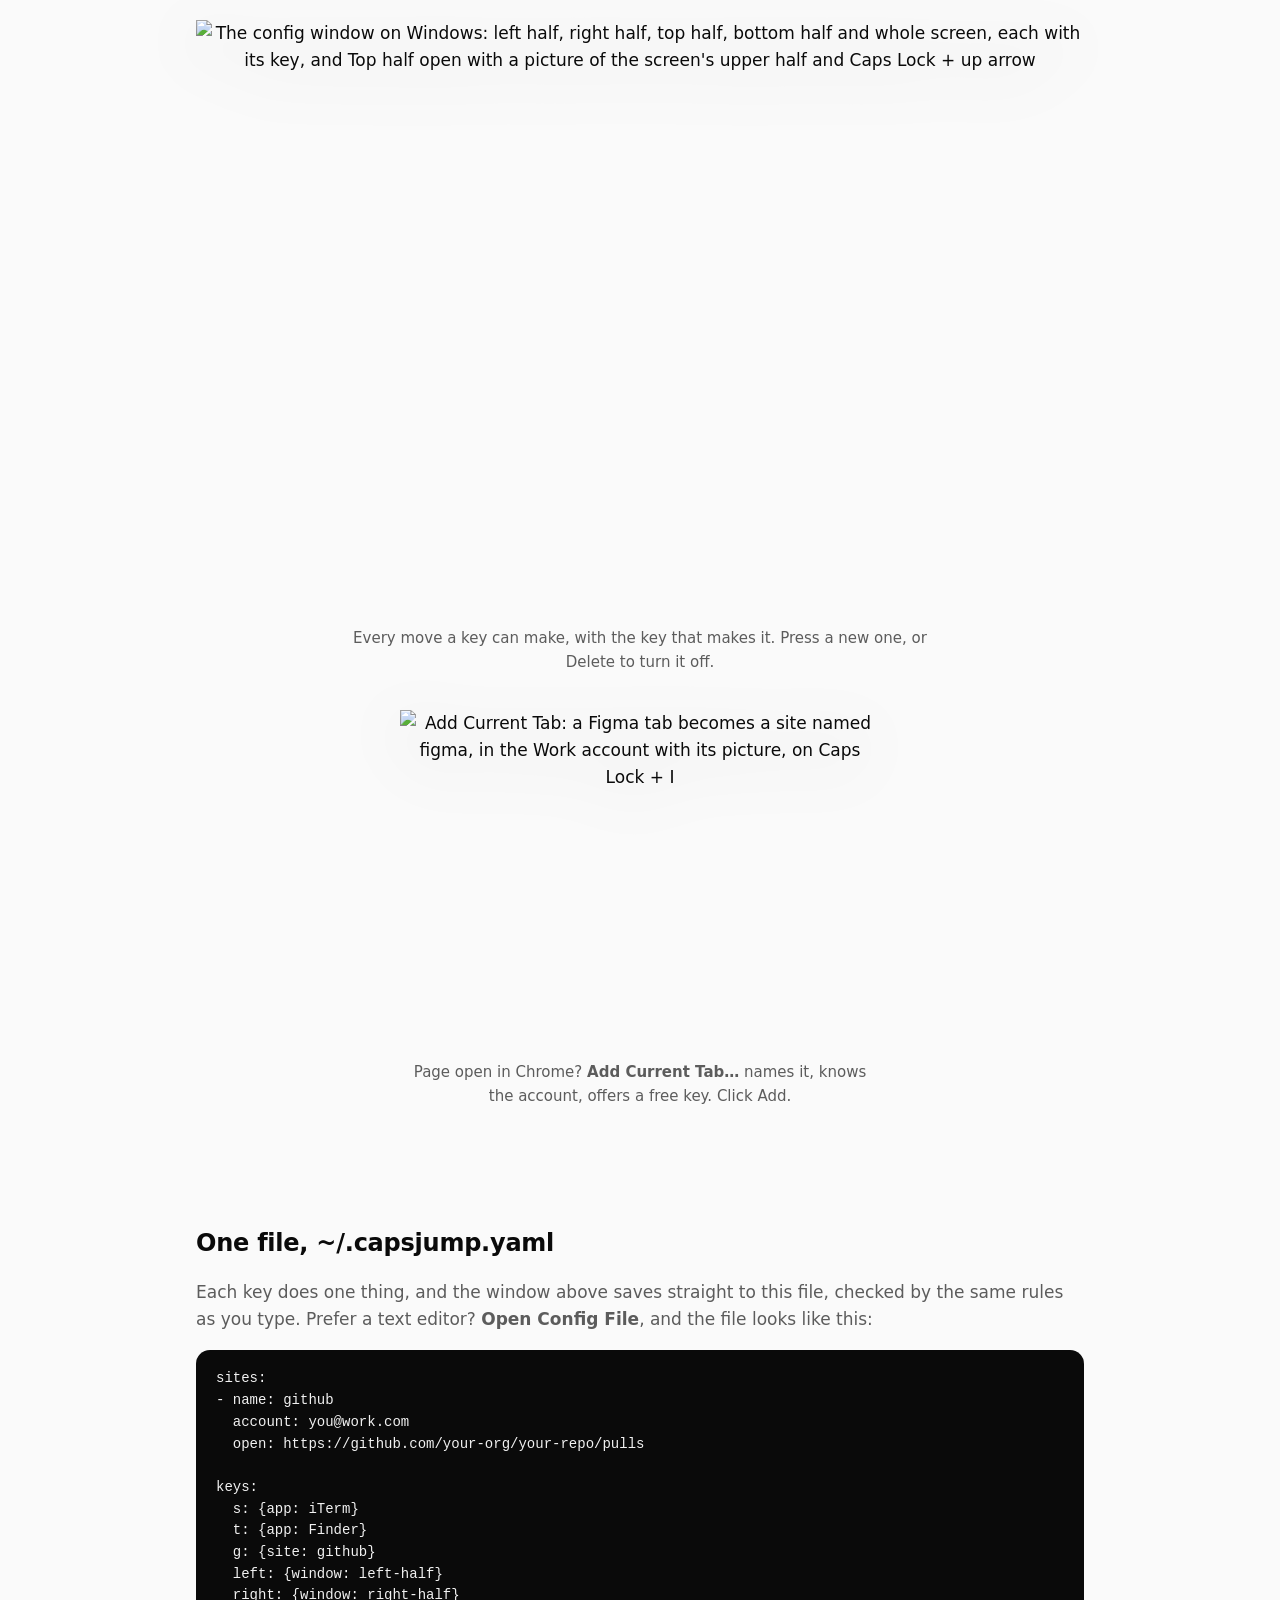
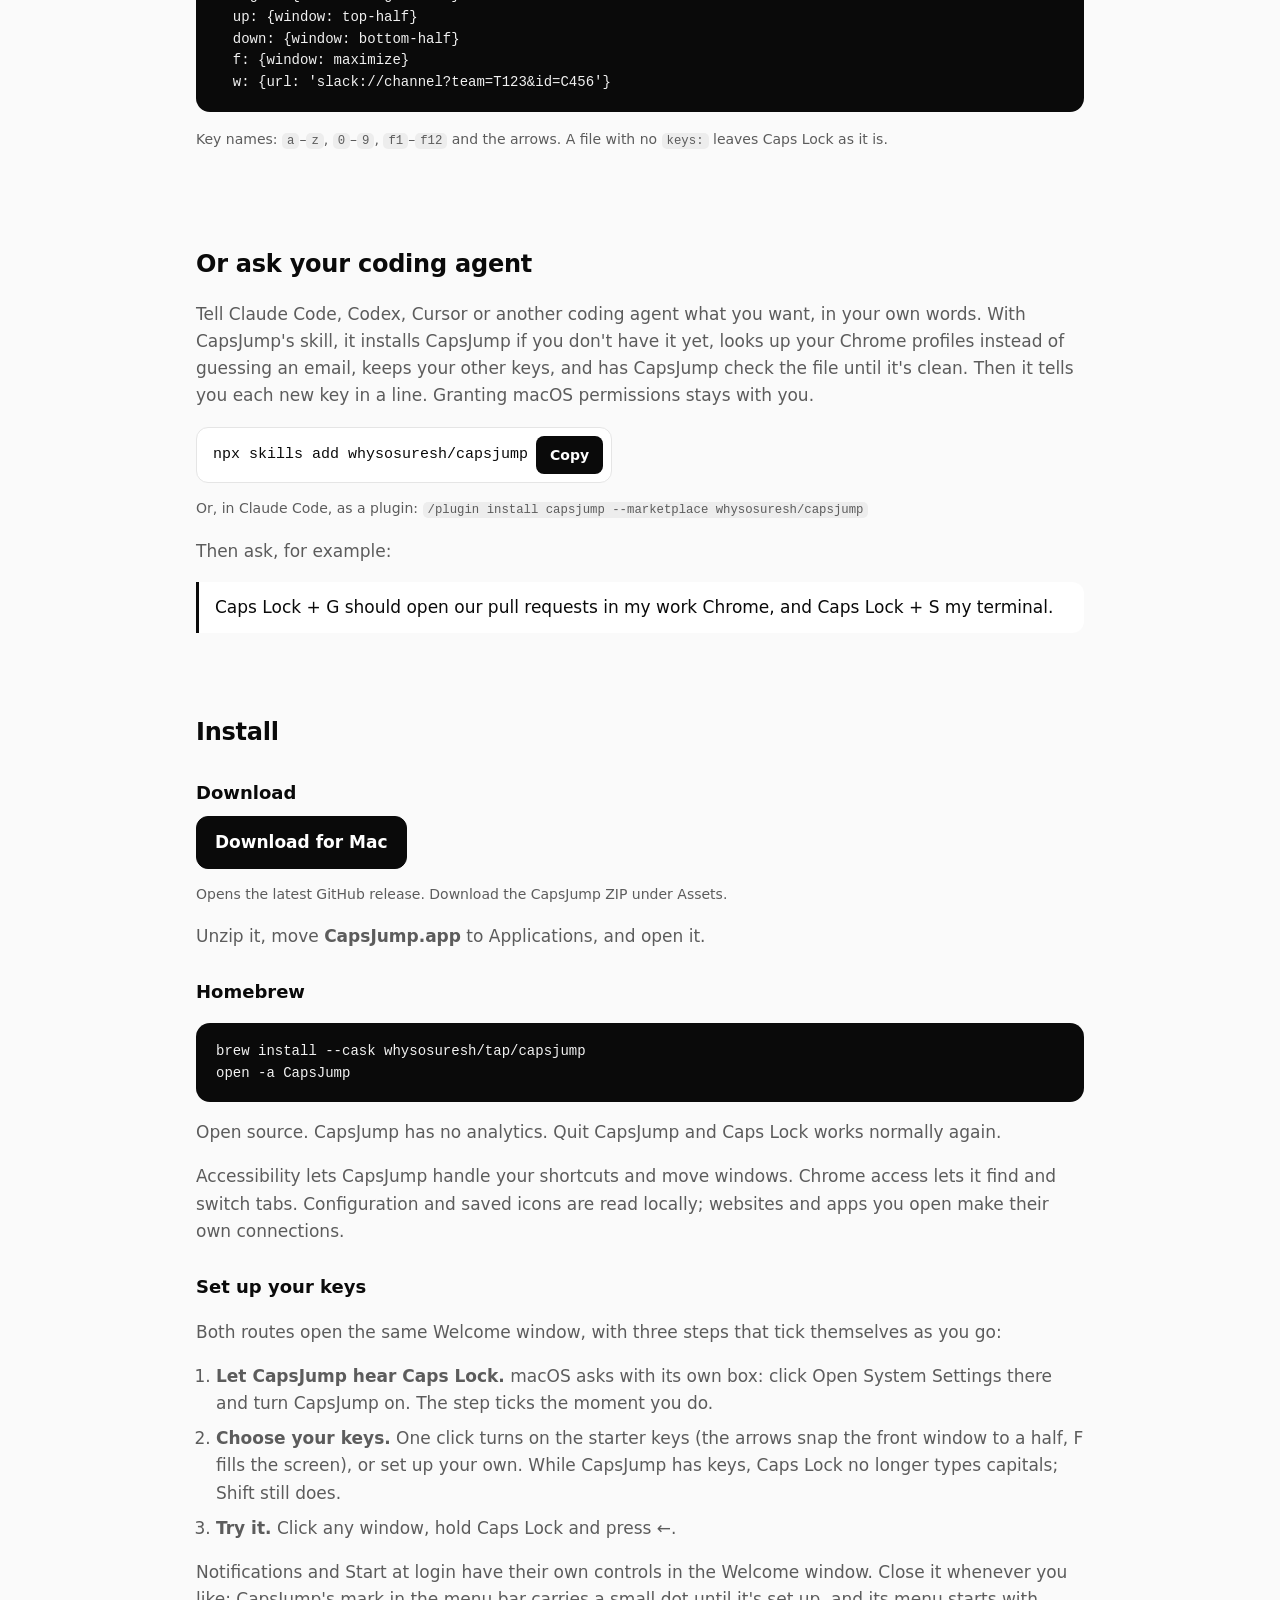
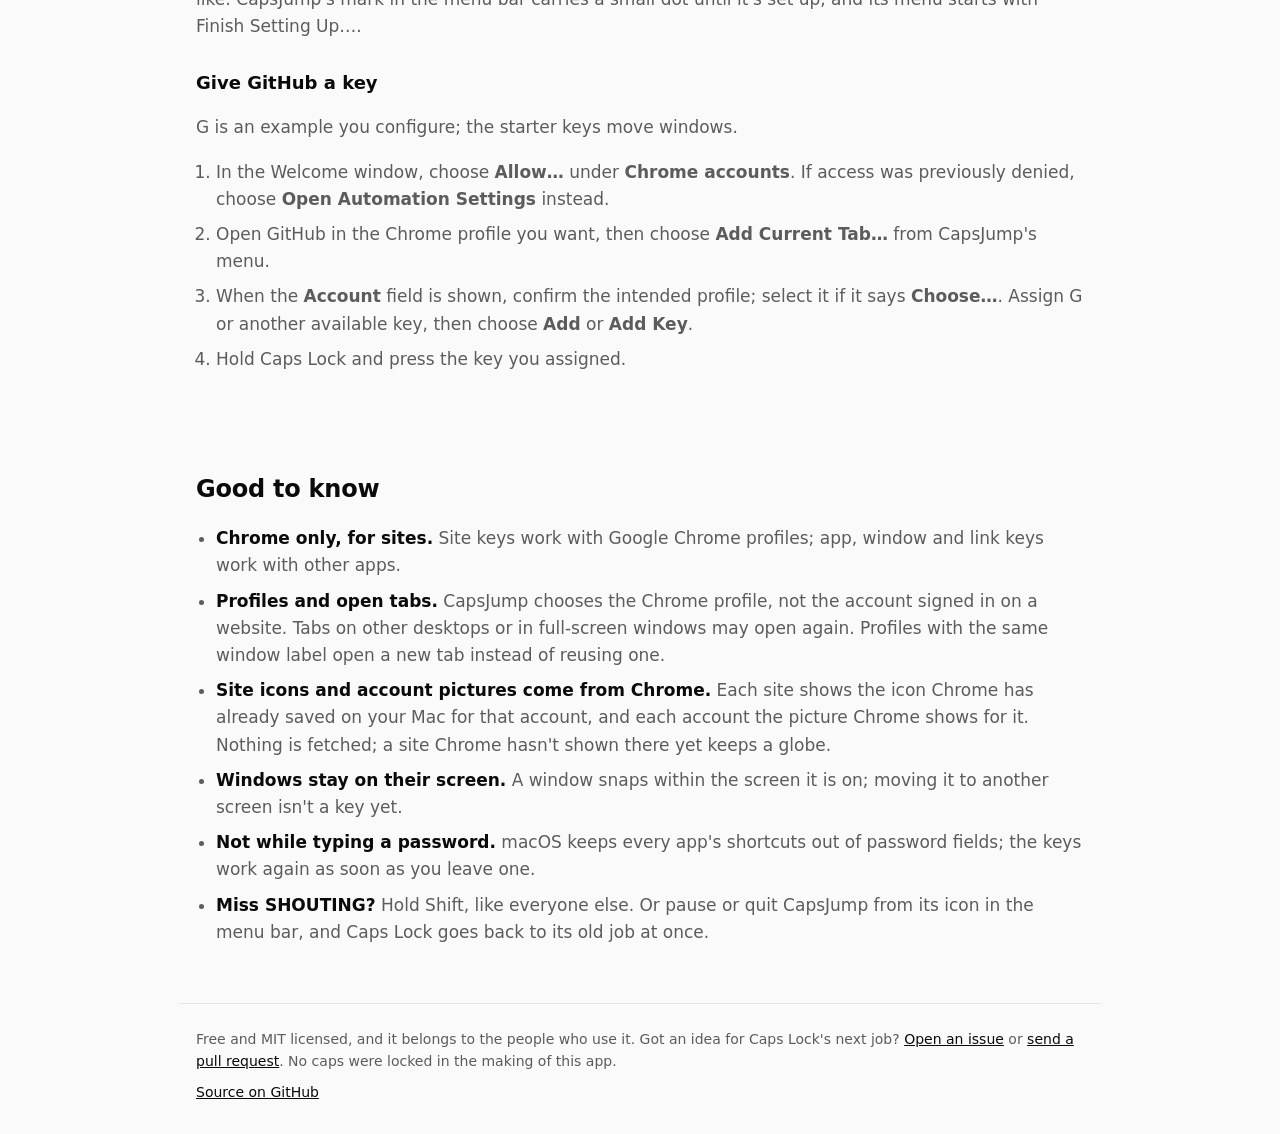
==== commit 9884a3f6: "docs: clarify Chrome profiles and download installation" ====
--- a/site/index.html
+++ b/site/index.html
@@ -6,9 +6,9 @@
   <meta charset="utf-8">
   <meta name="viewport" content="width=device-width, initial-scale=1">
   <title>CapsJump</title>
-  <meta name="description" content="Caps Lock finally has a job. Hold it and press a key to bring an app forward, land on a site in the right Chrome account, snap a window, or open a link.">
+  <meta name="description" content="Caps Lock finally has a job: one key to the right app, window or tab, in the Chrome profile you choose.">
   <meta property="og:title" content="CapsJump: Caps Lock finally has a job">
-  <meta property="og:description" content="Hold Caps Lock and press a key: your app comes forward, GitHub opens in your work Chrome account, the window snaps to half the screen.">
+  <meta property="og:description" content="Caps Lock finally has a job: one key to the right app, window or tab, in the Chrome profile you choose.">
   <meta property="og:type" content="website">
   <meta property="og:url" content="https://capsjump.com/">
   <meta property="og:image" content="https://capsjump.com/card.png">
@@ -29,15 +29,21 @@
   <main>
     <section class="hero">
       <h1>Caps Lock finally has a job.</h1>
-      <p class="lede">It spent decades waiting for someone to SHOUT. Now hold it and press a key: your terminal is just there, GitHub opens in your work Chrome account, the window snaps to half the screen. One small file says which key does what.</p>
-      <div class="install-line">
-        <code id="install">brew install --cask whysosuresh/tap/capsjump</code>
-        <button type="button" class="copy" data-copy="install" aria-label="Copy the install command">Copy</button>
+      <p class="lede">Hold it, press G: GitHub, in your work Chrome profile.</p>
+      <p class="fine">G is an example you configure. <a href="#chrome-shortcut">Give GitHub a key</a>.</p>
+      <!-- Release filenames contain versions; the latest release page stays current. -->
+      <div class="install-actions">
+        <a class="download-link" href="https://github.com/whysosuresh/capsjump/releases/latest" aria-describedby="hero-download-help">Download for Mac</a>
+        <div class="install-line">
+          <code id="install">brew install --cask whysosuresh/tap/capsjump</code>
+          <button type="button" class="copy" data-copy="install" aria-label="Copy the install command">Copy</button>
+        </div>
       </div>
+      <p class="fine" id="hero-download-help">Opens the latest GitHub release. Download the CapsJump ZIP under Assets.</p>
       <p class="fine">Free and open source, for macOS 13 or later.</p>
     </section>
 
-    <section class="demo" aria-label="Hold Caps Lock, then press G for the pull requests in your work Chrome account, the left arrow to snap that window to the left half, W for the #launch channel in Slack, and S for your terminal">
+    <section class="demo" aria-label="With these example keys configured, hold Caps Lock, then press G for the pull requests in your work Chrome profile, the left arrow to snap that window to the left half, W for the #launch channel in Slack, and S for your terminal">
       <svg viewBox="0 0 640 376" role="img" aria-hidden="true">
         <defs>
           <g id="desk-term">
@@ -83,9 +89,9 @@
         </g>
       </svg>
       <div class="legend">
-        <p class="legend-lead">Hold <kbd>Caps Lock</kbd>, then:</p>
+        <p class="legend-lead">With these example keys configured, hold <kbd>Caps Lock</kbd>, then:</p>
         <ol class="legend-list">
-          <li class="beat-g"><kbd>G</kbd> pull requests, in the work account</li>
+          <li class="beat-g"><kbd>G</kbd> pull requests, in the work Chrome profile</li>
           <li class="beat-left"><kbd>←</kbd> that window to the left half</li>
           <li class="beat-w"><kbd>W</kbd> the #launch channel in Slack</li>
           <li class="beat-s"><kbd>S</kbd> your terminal</li>
@@ -95,12 +101,12 @@
 
     <section class="panels">
       <article>
+        <h2>Chrome profiles</h2>
+        <p>Give GitHub a key in your work Chrome profile. CapsJump brings a matching tab forward when it can find one. If no tab matches, it opens the page in that profile.</p>
+      </article>
+      <article>
         <h2>Apps</h2>
         <p><kbd>Caps</kbd> + <kbd>S</kbd> and your terminal is just there. Not running? It starts. Hiding with no window? It opens one. No more fishing in the Dock.</p>
-      </article>
-      <article>
-        <h2>Chrome accounts</h2>
-        <p><kbd>Caps</kbd> + <kbd>G</kbd> lands on the GitHub tab in your work account. Not your personal one. Never your personal one. No tab yet? It opens one in the right place.</p>
       </article>
       <article>
         <h2>Windows</h2>
@@ -168,7 +174,7 @@
 
     <section class="agent">
       <h2>Or ask your coding agent</h2>
-      <p>Tell Claude Code, Codex, Cursor or another coding agent what you want, in your own words. With CapsJump's skill, it installs CapsJump if you don't have it yet, looks up your Chrome accounts instead of guessing an email, keeps your other keys, and has CapsJump check the file until it's clean. Then it tells you each new key in a line. Granting macOS permissions stays with you.</p>
+      <p>Tell Claude Code, Codex, Cursor or another coding agent what you want, in your own words. With CapsJump's skill, it installs CapsJump if you don't have it yet, looks up your Chrome profiles instead of guessing an email, keeps your other keys, and has CapsJump check the file until it's clean. Then it tells you each new key in a line. Granting macOS permissions stays with you.</p>
       <div class="install-line">
         <code id="skill">npx skills add whysosuresh/capsjump</code>
         <button type="button" class="copy" data-copy="skill" aria-label="Copy the command that installs CapsJump's skill">Copy</button>
@@ -180,21 +186,38 @@
 
     <section class="install">
       <h2>Install</h2>
+      <h3>Download</h3>
+      <a class="download-link" href="https://github.com/whysosuresh/capsjump/releases/latest" aria-describedby="install-download-help">Download for Mac</a>
+      <p class="fine" id="install-download-help">Opens the latest GitHub release. Download the CapsJump ZIP under Assets.</p>
+      <p>Unzip it, move <strong>CapsJump.app</strong> to Applications, and open it.</p>
+      <h3>Homebrew</h3>
 <pre><code>brew install --cask whysosuresh/tap/capsjump
 open -a CapsJump</code></pre>
-      <p>CapsJump opens a short Welcome window, three steps that tick themselves as you go:</p>
+      <p>Open source. CapsJump has no analytics. Quit CapsJump and Caps Lock works normally again.</p>
+      <p>Accessibility lets CapsJump handle your shortcuts and move windows. Chrome access lets it find and switch tabs. Configuration and saved icons are read locally; websites and apps you open make their own connections.</p>
+      <h3>Set up your keys</h3>
+      <p>Both routes open the same Welcome window, with three steps that tick themselves as you go:</p>
       <ol>
         <li><strong>Let CapsJump hear Caps Lock.</strong> macOS asks with its own box: click Open System Settings there and turn CapsJump on. The step ticks the moment you do.</li>
         <li><strong>Choose your keys.</strong> One click turns on the starter keys (the arrows snap the front window to a half, F fills the screen), or set up your own. While CapsJump has keys, Caps Lock no longer types capitals; Shift still does.</li>
         <li><strong>Try it.</strong> Click any window, hold Caps Lock and press ←.</li>
       </ol>
-      <p>Chrome accounts and notifications are there too, each asked only when you click it, and a switch for starting at login, on until you turn it off. Close the window whenever you like: CapsJump's mark in the menu bar carries a small dot until it's set up, and its menu starts with Finish Setting Up…. From a terminal, <code>capsjump setup</code> opens the same window and <code>capsjump init</code> writes the starter <code>~/.capsjump.yaml</code>.</p>
+      <p>Notifications and Start at login have their own controls in the Welcome window. Close it whenever you like: CapsJump's mark in the menu bar carries a small dot until it's set up, and its menu starts with Finish Setting Up….</p>
+      <h3 id="chrome-shortcut">Give GitHub a key</h3>
+      <p>G is an example you configure; the starter keys move windows.</p>
+      <ol>
+        <li>In the Welcome window, choose <strong>Allow…</strong> under <strong>Chrome accounts</strong>. If access was previously denied, choose <strong>Open Automation Settings</strong> instead.</li>
+        <li>Open GitHub in the Chrome profile you want, then choose <strong>Add Current Tab…</strong> from CapsJump's menu.</li>
+        <li>When the <strong>Account</strong> field is shown, confirm the intended profile; select it if it says <strong>Choose…</strong>. Assign G or another available key, then choose <strong>Add</strong> or <strong>Add Key</strong>.</li>
+        <li>Hold Caps Lock and press the key you assigned.</li>
+      </ol>
     </section>
 
     <section class="notes">
       <h2>Good to know</h2>
       <ul>
-        <li><strong>Chrome only, for sites.</strong> Site keys work with Google Chrome and its accounts; app, window and link keys work with anything.</li>
+        <li><strong>Chrome only, for sites.</strong> Site keys work with Google Chrome profiles; app, window and link keys work with other apps.</li>
+        <li><strong>Profiles and open tabs.</strong> CapsJump chooses the Chrome profile, not the account signed in on a website. Tabs on other desktops or in full-screen windows may open again. Profiles with the same window label open a new tab instead of reusing one.</li>
         <li><strong>Site icons and account pictures come from Chrome.</strong> Each site shows the icon Chrome has already saved on your Mac for that account, and each account the picture Chrome shows for it. Nothing is fetched; a site Chrome hasn't shown there yet keeps a globe.</li>
         <li><strong>Windows stay on their screen.</strong> A window snaps within the screen it is on; moving it to another screen isn't a key yet.</li>
         <li><strong>Not while typing a password.</strong> macOS keeps every app's shortcuts out of password fields; the keys work again as soon as you leave one.</li>
--- a/site/style.css
+++ b/site/style.css
@@ -115,6 +115,32 @@
   margin: 0 auto 28px;
   color: var(--muted);
   font-size: clamp(17px, 2.4vw, 20px);
+}
+/* Download and Homebrew share a row when there is room; command-copy styles also serve the agent section. */
+.install-actions {
+  display: flex;
+  flex-wrap: wrap;
+  align-items: center;
+  justify-content: center;
+  gap: 12px;
+}
+.install-actions .install-line { min-width: 0; }
+.download-link {
+  display: inline-flex;
+  align-items: center;
+  justify-content: center;
+  padding: 12px 18px;
+  border: 1px solid var(--accent);
+  border-radius: 12px;
+  background: var(--accent);
+  color: var(--accent-ink);
+  font-weight: 600;
+  text-decoration: none;
+}
+.download-link:hover { text-decoration: underline; }
+.download-link:focus-visible {
+  outline: 3px solid var(--accent);
+  outline-offset: 4px;
 }
 .install-line {
   display: inline-flex;
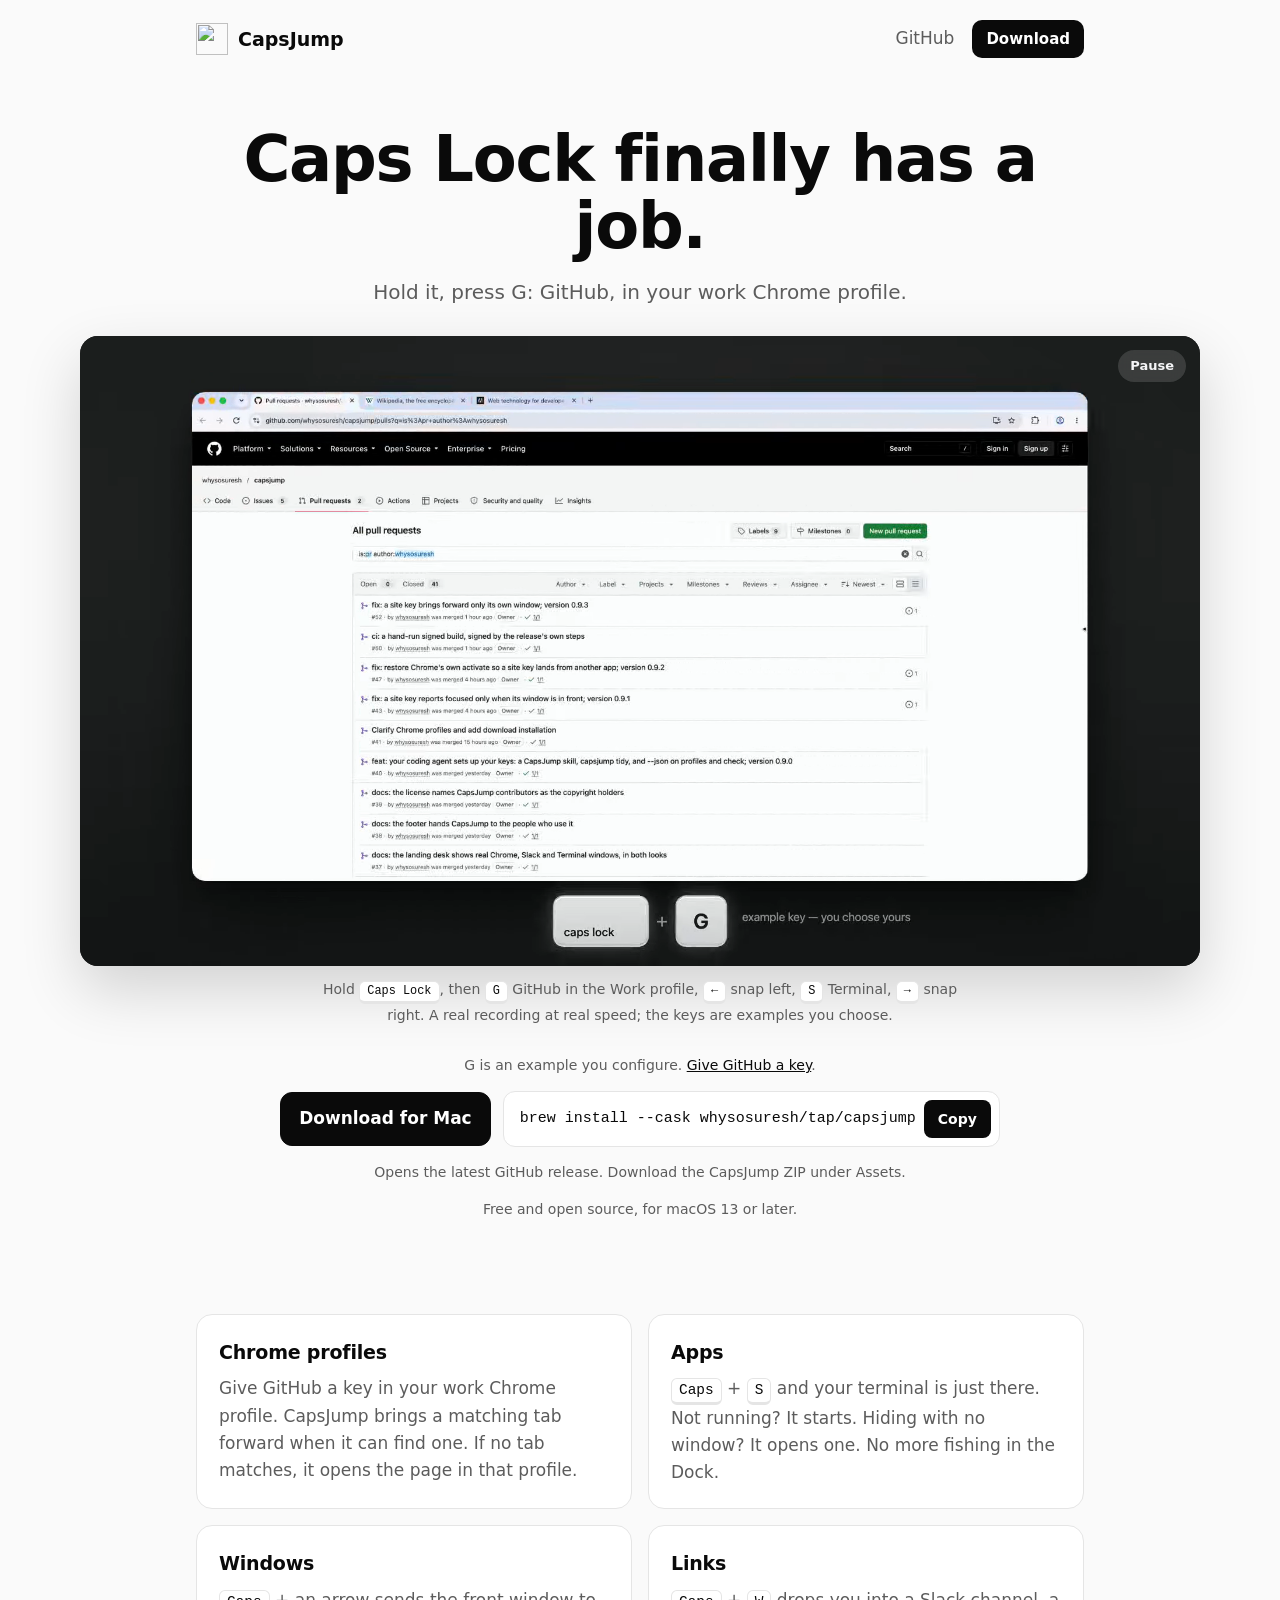
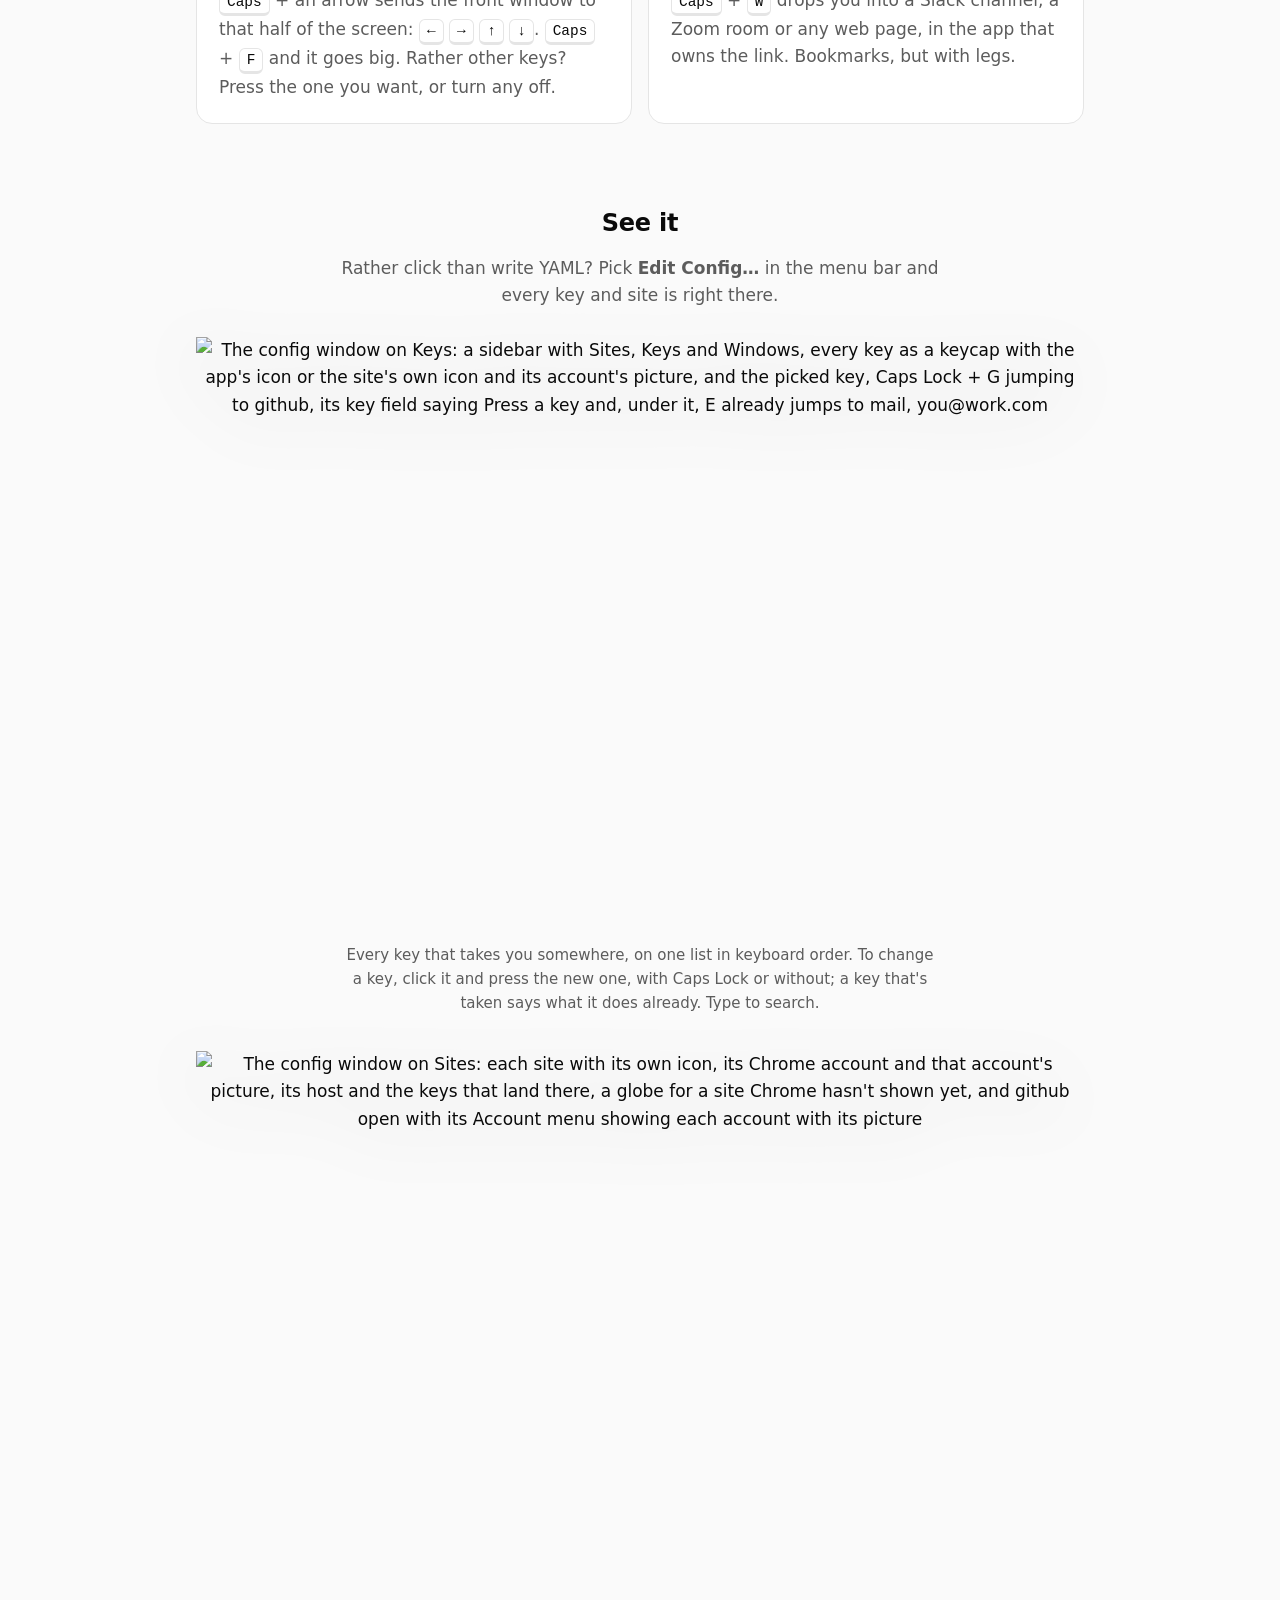
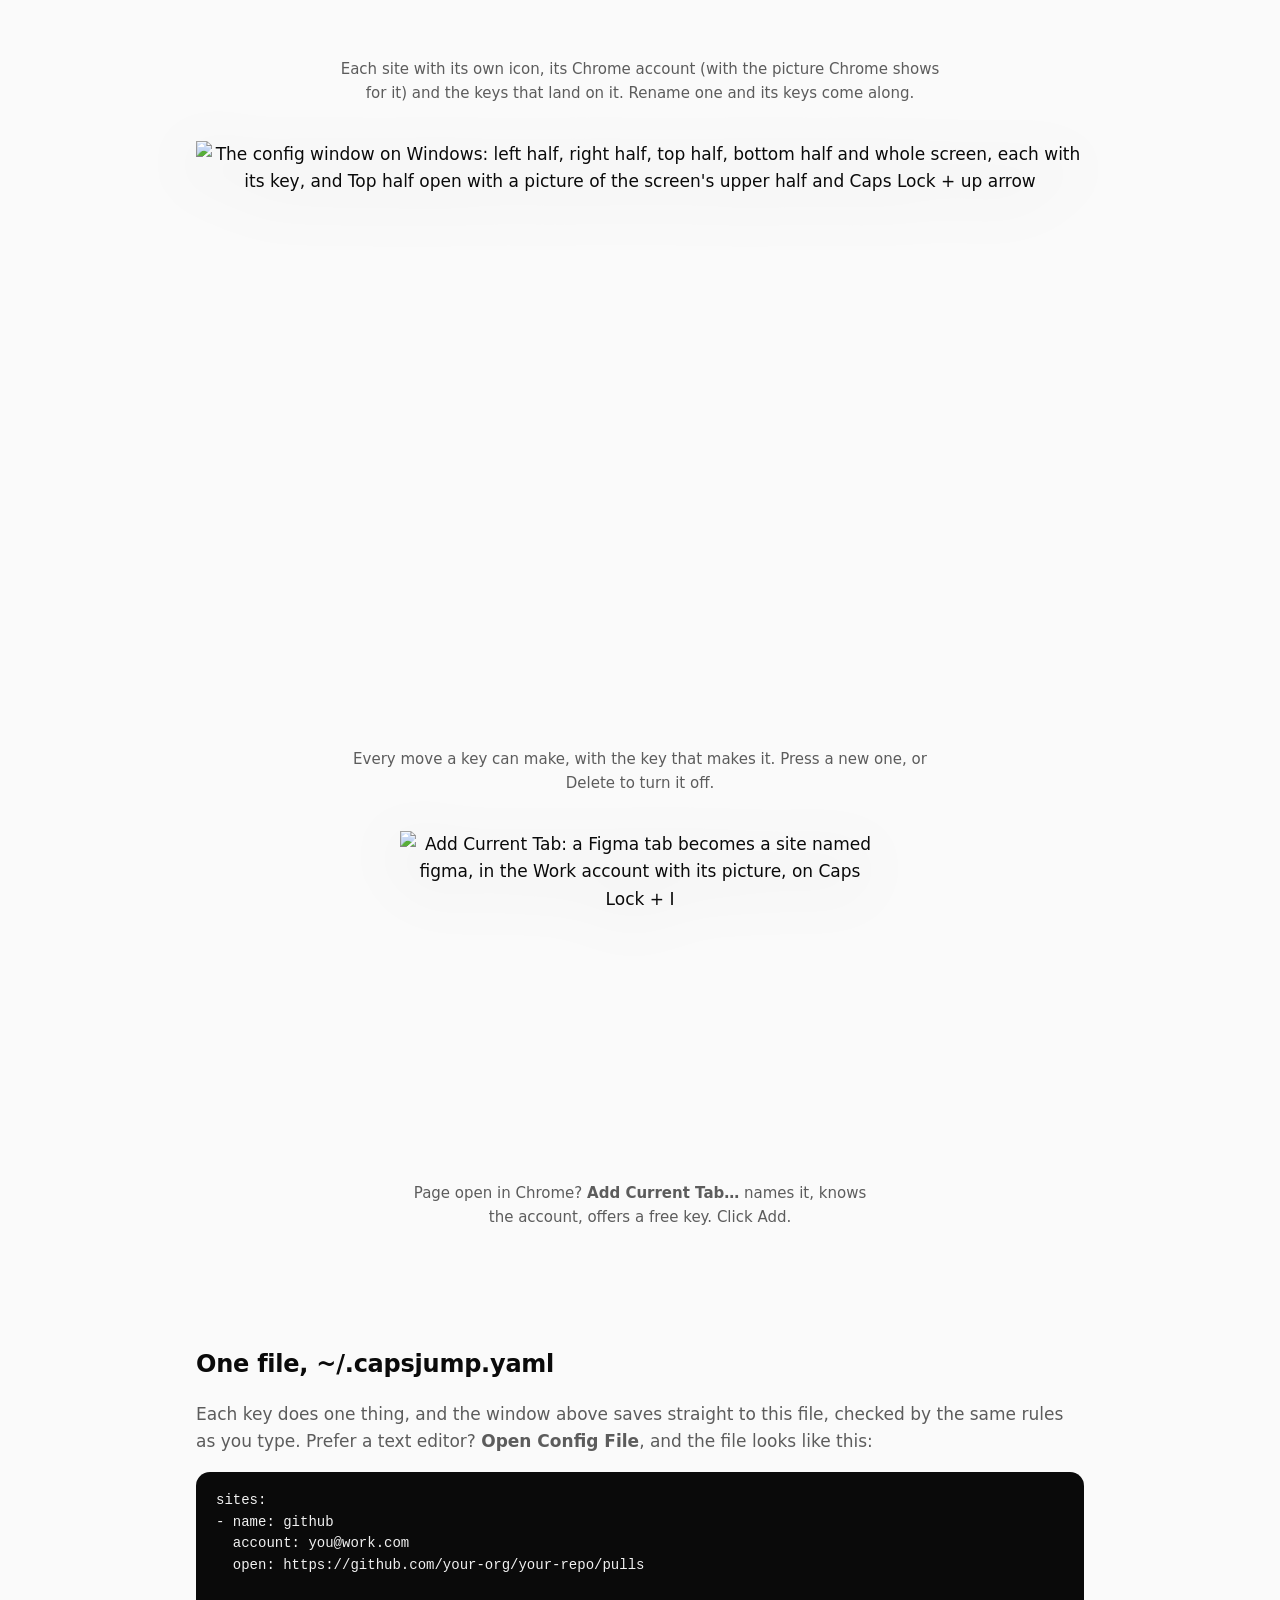
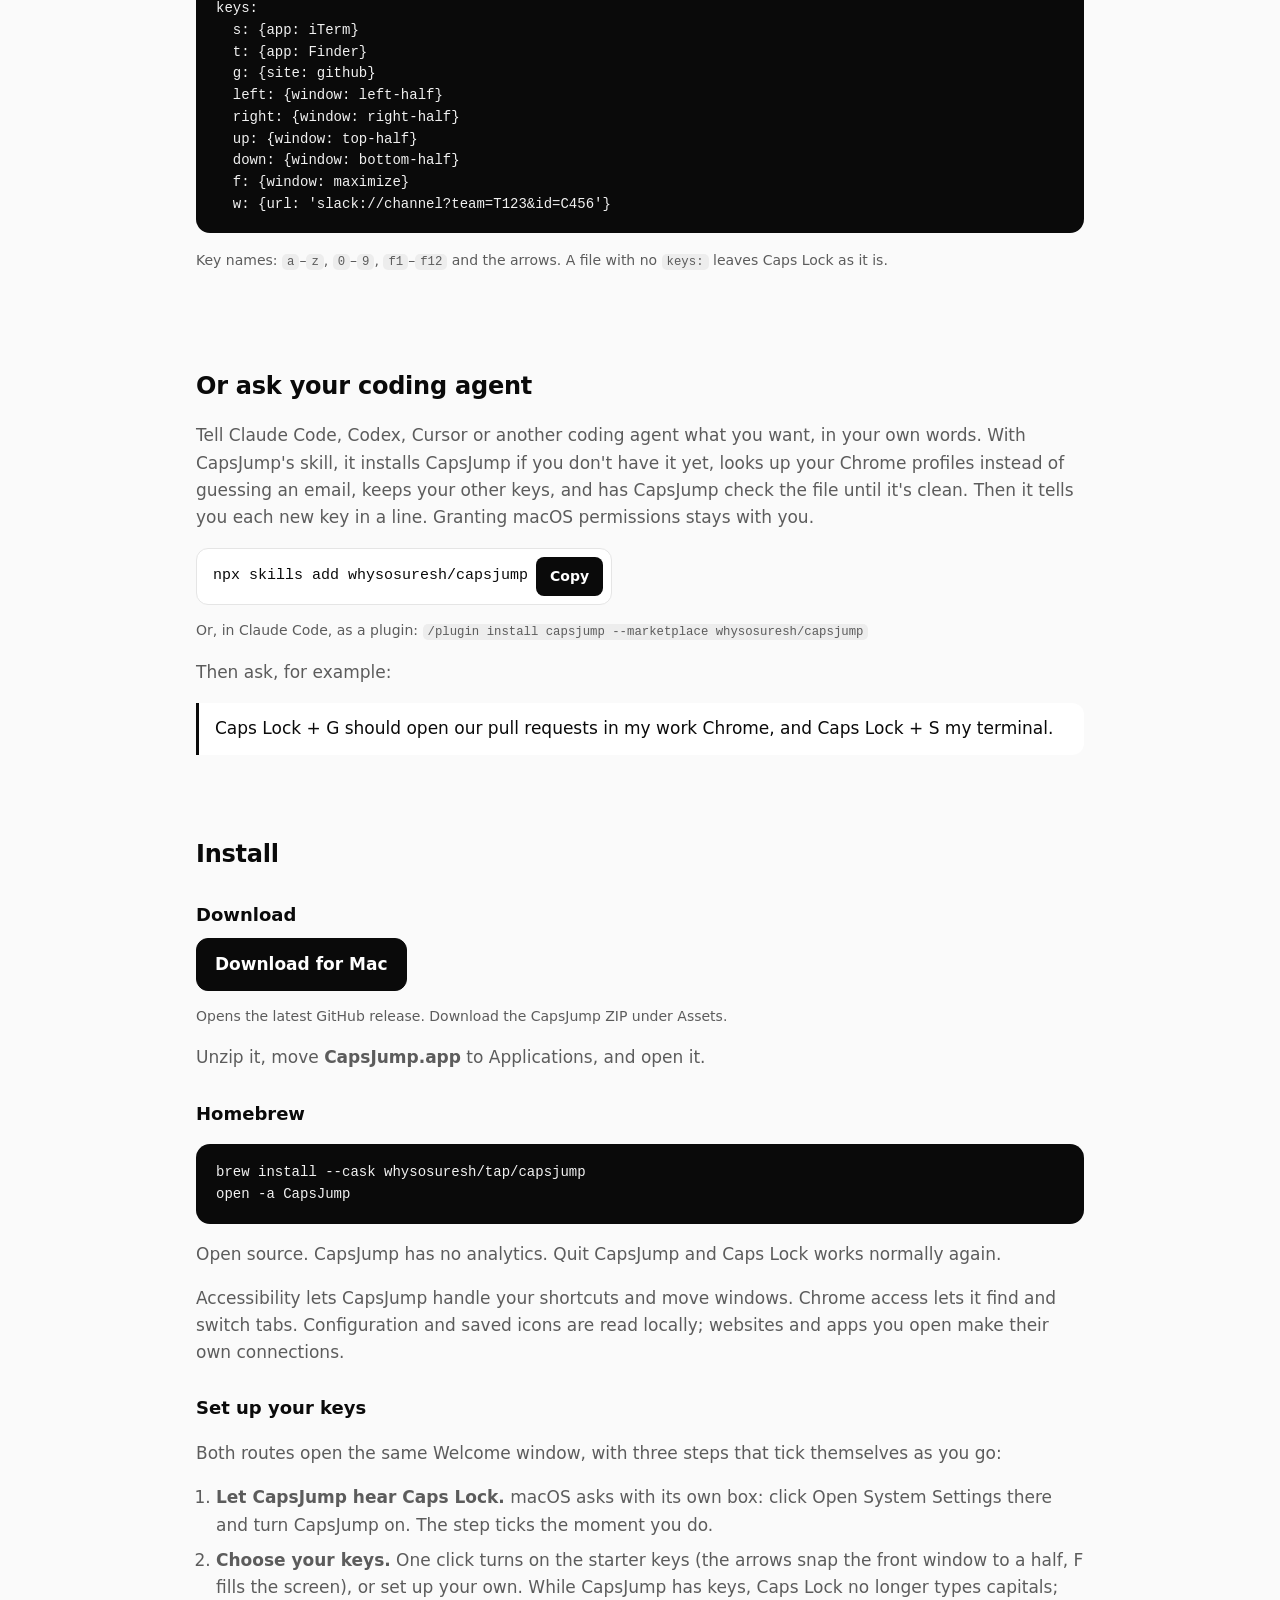
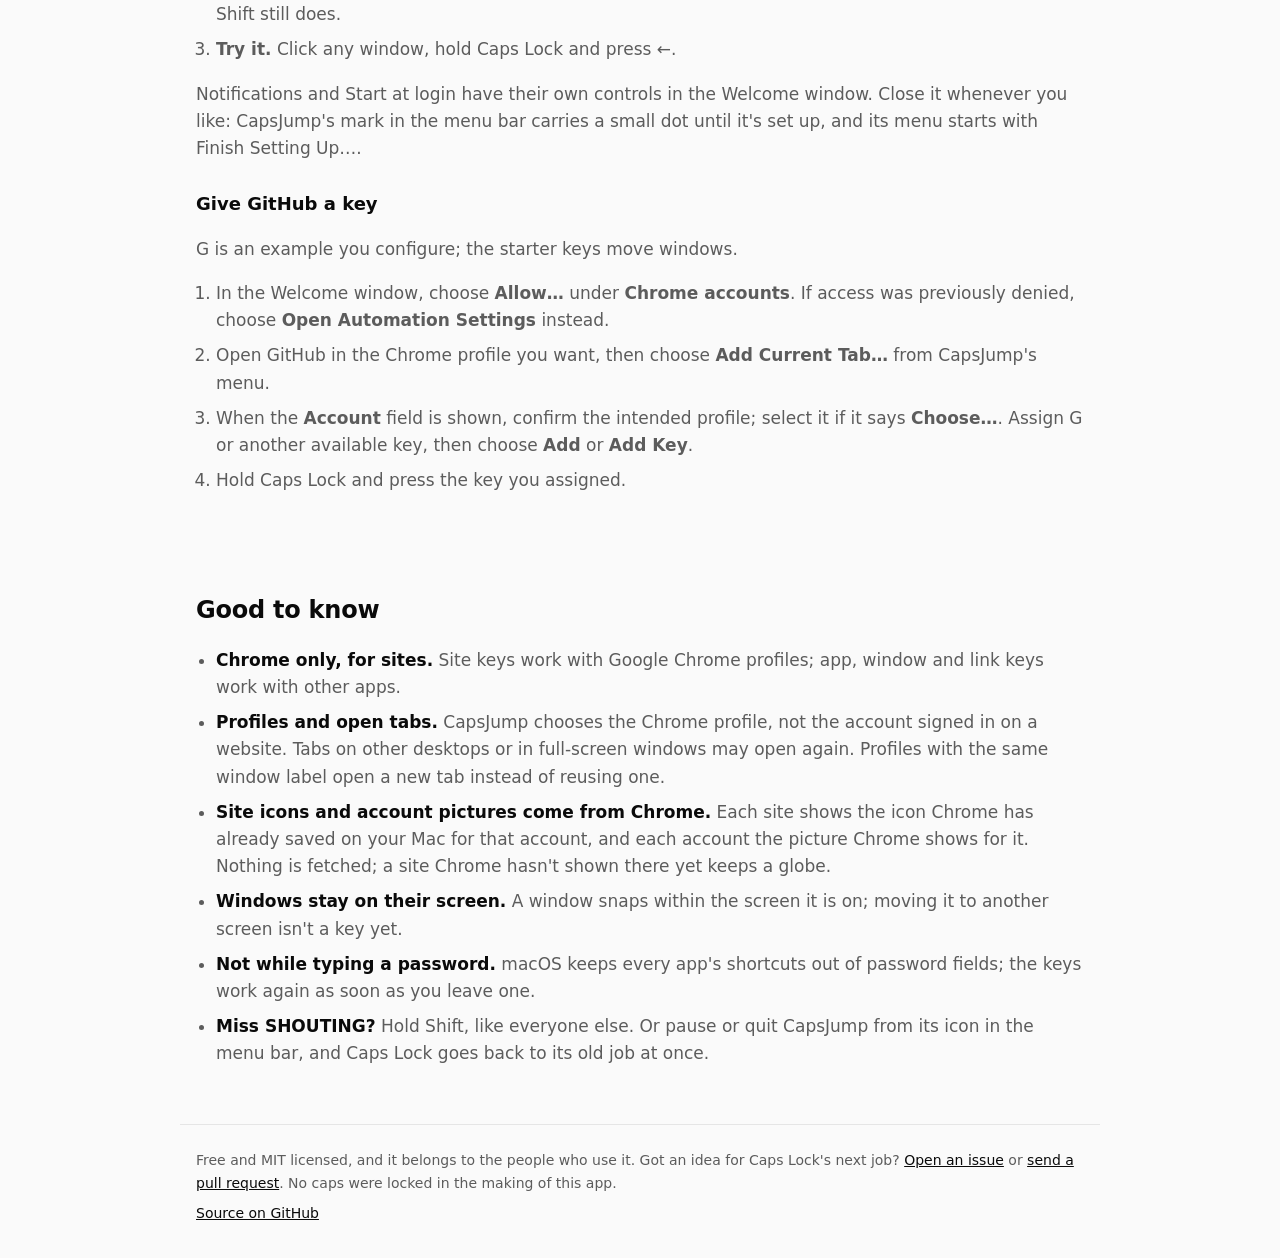
==== commit e63b3cfb: "docs: the landing page opens on a real recording of four keys at work, in place of the drawing The h" ====
--- a/site/index.html
+++ b/site/index.html
@@ -23,13 +23,30 @@
 <body>
   <header class="bar">
     <a class="brand" href="./"><img src="icon.svg" alt="" width="32" height="32"> CapsJump</a>
-    <a class="bar-link" href="https://github.com/whysosuresh/capsjump">GitHub</a>
+    <nav class="bar-links">
+      <a class="bar-link" href="https://github.com/whysosuresh/capsjump">GitHub</a>
+      <a class="bar-download" href="https://github.com/whysosuresh/capsjump/releases/latest">Download</a>
+    </nav>
   </header>
 
   <main>
     <section class="hero">
       <h1>Caps Lock finally has a job.</h1>
       <p class="lede">Hold it, press G: GitHub, in your work Chrome profile.</p>
+      <figure class="hero-video">
+        <!-- A real recording at real speed: the keys press when CapsJump's own log says they arrived.
+             Phones get a taller framing of the same take; the script below plays it unless the
+             visitor asked for reduced motion. -->
+        <video id="demo" muted loop playsinline preload="metadata" poster="demo-poster.jpg"
+               aria-label="A real recording at real speed: Caps Lock and G bring GitHub forward in the Work Chrome profile over the Personal one; left snaps it to the left half; S brings Terminal forward; right snaps Terminal to the right half">
+          <source src="demo-phone.webm" type="video/webm" media="(max-width: 640px)">
+          <source src="demo-phone.mp4" type="video/mp4" media="(max-width: 640px)">
+          <source src="demo.webm" type="video/webm">
+          <source src="demo.mp4" type="video/mp4">
+        </video>
+        <button type="button" class="video-toggle" aria-controls="demo" aria-pressed="false">Pause</button>
+        <figcaption>Hold <kbd>Caps Lock</kbd>, then <kbd>G</kbd> GitHub in the Work profile, <kbd>←</kbd> snap left, <kbd>S</kbd> Terminal, <kbd>→</kbd> snap right. A real recording at real speed; the keys are examples you choose.</figcaption>
+      </figure>
       <p class="fine">G is an example you configure. <a href="#chrome-shortcut">Give GitHub a key</a>.</p>
       <!-- Release filenames contain versions; the latest release page stays current. -->
       <div class="install-actions">
@@ -43,61 +60,6 @@
       <p class="fine">Free and open source, for macOS 13 or later.</p>
     </section>
 
-    <section class="demo" aria-label="With these example keys configured, hold Caps Lock, then press G for the pull requests in your work Chrome profile, the left arrow to snap that window to the left half, W for the #launch channel in Slack, and S for your terminal">
-      <svg viewBox="0 0 640 376" role="img" aria-hidden="true">
-        <defs>
-          <g id="desk-term">
-            <image class="shot-light" href="demo-term.webp" x="322" y="32" width="306" height="262"/>
-            <image class="shot-dark" href="demo-term-dark.webp" x="322" y="32" width="306" height="262"/>
-          </g>
-          <g id="desk-chat">
-            <image class="shot-light" href="demo-slack.webp" x="56" y="78" width="286" height="196"/>
-            <image class="shot-dark" href="demo-slack-dark.webp" x="56" y="78" width="286" height="196"/>
-          </g>
-        </defs>
-        <rect class="screen" x="6" y="6" width="628" height="300" rx="12"/>
-        <path class="menubar" d="M6 18 A12 12 0 0 1 18 6 H622 A12 12 0 0 1 634 18 V26 H6 Z"/>
-        <text class="menu-app app-term" x="20" y="20">Terminal</text>
-        <text class="menu-app app-chrome" x="20" y="20">Chrome</text>
-        <text class="menu-app app-slack" x="20" y="20">Slack</text>
-        <text class="menu" x="80" y="20">File Edit View Window Help</text>
-        <text class="menu end" x="620" y="20">Tue 10:24</text>
-        <g class="windows">
-          <use href="#desk-term"/>
-          <use href="#desk-chat"/>
-          <g class="chrome">
-            <g class="page-docs">
-              <image class="shot-light" href="demo-chrome-docs.webp" x="168" y="40" width="304" height="262"/>
-              <image class="shot-dark" href="demo-chrome-docs-dark.webp" x="168" y="40" width="304" height="262"/>
-            </g>
-            <g class="page-pr">
-              <image class="shot-light" href="demo-chrome-pr.webp" x="168" y="40" width="304" height="262"/>
-              <image class="shot-dark" href="demo-chrome-pr-dark.webp" x="168" y="40" width="304" height="262"/>
-            </g>
-            <circle class="account-ring" cx="442.5" cy="71.5" r="7"/>
-          </g>
-          <use class="chat-front" href="#desk-chat"/>
-          <use class="term-front" href="#desk-term"/>
-        </g>
-        <g class="keys">
-          <g class="key key-caps"><rect class="key-base" x="136" y="325" width="120" height="46" rx="9"/><g class="cap"><rect class="key-top" x="136" y="322" width="120" height="46" rx="9"/><text class="key-glyph key-label" x="148" y="359">caps lock</text></g></g>
-          <text class="plus" x="269" y="352">+</text>
-          <g class="key key-g"><rect class="key-base" x="282" y="325" width="48" height="46" rx="9"/><g class="cap"><rect class="key-top" x="282" y="322" width="48" height="46" rx="9"/><text class="key-glyph key-letter" x="306" y="352">G</text></g></g>
-          <g class="key key-left"><rect class="key-base" x="340" y="325" width="48" height="46" rx="9"/><g class="cap"><rect class="key-top" x="340" y="322" width="48" height="46" rx="9"/><path class="key-glyph" d="M357 345 L370 338 V352 Z"/></g></g>
-          <g class="key key-w"><rect class="key-base" x="398" y="325" width="48" height="46" rx="9"/><g class="cap"><rect class="key-top" x="398" y="322" width="48" height="46" rx="9"/><text class="key-glyph key-letter" x="422" y="352">W</text></g></g>
-          <g class="key key-s"><rect class="key-base" x="456" y="325" width="48" height="46" rx="9"/><g class="cap"><rect class="key-top" x="456" y="322" width="48" height="46" rx="9"/><text class="key-glyph key-letter" x="480" y="352">S</text></g></g>
-        </g>
-      </svg>
-      <div class="legend">
-        <p class="legend-lead">With these example keys configured, hold <kbd>Caps Lock</kbd>, then:</p>
-        <ol class="legend-list">
-          <li class="beat-g"><kbd>G</kbd> pull requests, in the work Chrome profile</li>
-          <li class="beat-left"><kbd>←</kbd> that window to the left half</li>
-          <li class="beat-w"><kbd>W</kbd> the #launch channel in Slack</li>
-          <li class="beat-s"><kbd>S</kbd> your terminal</li>
-        </ol>
-      </div>
-    </section>
 
     <section class="panels">
       <article>
@@ -232,6 +194,23 @@
   </footer>
 
   <script>
+    // The demo loop plays only when the visitor has not asked for reduced motion, and can always be
+    // paused. If the browser refuses to autoplay (Low Power Mode), the poster and the button remain.
+    {
+      const video = document.getElementById("demo");
+      const toggle = document.querySelector(".video-toggle");
+      if (matchMedia("(max-width: 640px)").matches) video.poster = "demo-phone-poster.jpg";
+      const show = (playing) => {
+        toggle.textContent = playing ? "Pause" : "Play";
+        toggle.setAttribute("aria-pressed", String(!playing));
+      };
+      video.addEventListener("play", () => show(true));
+      video.addEventListener("pause", () => show(false));
+      toggle.addEventListener("click", () => (video.paused ? video.play() : video.pause()));
+      show(false);
+      if (!matchMedia("(prefers-reduced-motion: reduce)").matches) video.play().catch(() => show(false));
+    }
+
     // The copy button, with a fallback text when the clipboard is unavailable.
     for (const button of document.querySelectorAll("button.copy")) {
       button.addEventListener("click", async () => {
--- a/site/style.css
+++ b/site/style.css
@@ -1,7 +1,6 @@
-/* CapsJump's website: black and white, in light and dark; a single column
-   that narrows to a phone; a looping desk of real Chrome, Slack and Terminal windows where
-   Caps Lock + G, left, W and S each do their job (held on the G beat for reduced motion); and
-   pictures of the app and the desk, each in the visitor's own look. */
+/* CapsJump's website: black and white, in light and dark; a single column that narrows to a
+   phone; a real recording of the keys at work under the headline (paused for reduced motion); and
+   pictures of the app, each in the visitor's own look. */
 
 :root {
   --bg: #fafafa;
@@ -13,9 +12,6 @@
   --accent-ink: #ffffff;
   --accent-soft: #ededed;
   --key: #ffffff;
-  --key-side: #d4d4d4;
-  --shot-light: inline;
-  --shot-dark: none;
   --code-bg: #0a0a0a;
   --code-ink: #f1f1f1;
   --shadow: rgba(0, 0, 0, 0.16);
@@ -33,9 +29,6 @@
     --accent-ink: #0a0a0a;
     --accent-soft: #262626;
     --key: #1f1f1f;
-    --key-side: #000000;
-    --shot-light: none;
-    --shot-dark: inline;
     --code-bg: #000000;
     --code-ink: #f1f1f1;
     --shadow: rgba(0, 0, 0, 0.6);
@@ -53,9 +46,6 @@
   --accent-ink: #0a0a0a;
   --accent-soft: #262626;
   --key: #1f1f1f;
-  --key-side: #000000;
-  --shot-light: none;
-  --shot-dark: inline;
   --code-bg: #000000;
   --code-ink: #f1f1f1;
   --shadow: rgba(0, 0, 0, 0.6);
@@ -182,113 +172,55 @@
   line-height: 1.4;
 }
 
-/* The demo: one small Mac desk, Caps Lock held. The windows are screenshots set up for the
-   picture, one per look, and the look's tokens say which shows: a token reaches into a <use> copy,
-   where a selector on :root does not. Paint order is fixed in SVG, so the terminal and the chat
-   window are placed once in defs, behind Chrome, and a second copy of each sits above it whose only
-   motion is its opacity. Every element's own style is the G beat. */
-.demo { text-align: center; }
-.demo svg { width: 100%; max-width: 640px; height: auto; display: block; margin: 0 auto; }
-
-.screen { fill: var(--accent-soft); stroke: var(--key-side); stroke-width: 1; }
-.menubar { fill: var(--surface); }
-.menu, .menu-app { fill: var(--ink); font: 400 9.5px -apple-system, BlinkMacSystemFont, system-ui, sans-serif; word-spacing: 9px; }
-.menu-app { font-weight: 700; word-spacing: 0; }
-.menu.end { text-anchor: end; word-spacing: 0; }
-.app-term, .app-slack { opacity: 0; }
-
-.shot-light { display: var(--shot-light); }
-.shot-dark { display: var(--shot-dark); }
-.account-ring { fill: none; stroke: var(--accent); stroke-width: 1.5; }
-.page-docs { opacity: 0; }
-.chat-front, .term-front { opacity: 0; }
-
-/* Keys, flat like kbd: Caps Lock held, the beat's key down. */
-.key-base { fill: var(--line); }
-.key-top { fill: var(--key); stroke: var(--line); stroke-width: 1; }
-.key-glyph { fill: var(--ink); }
-.key-letter { font: 600 19px -apple-system, BlinkMacSystemFont, system-ui, sans-serif; text-anchor: middle; }
-.key-label { fill: var(--muted); font: 500 10.5px -apple-system, BlinkMacSystemFont, system-ui, sans-serif; }
-.plus { fill: var(--muted); font: 400 18px -apple-system, BlinkMacSystemFont, system-ui, sans-serif; text-anchor: middle; }
-.key-caps .cap, .key-g .cap { transform: translateY(3px); }
-.key-caps .key-top, .key-g .key-top { fill: var(--accent); stroke: var(--accent); }
-.key-caps .key-glyph, .key-g .key-glyph { fill: var(--accent-ink); }
-
-/* The legend says what the drawing shows, in text that stays readable on a phone. */
-.legend { max-width: 640px; margin: 16px auto 0; text-align: left; }
-.legend-lead { margin: 0 0 6px; color: var(--muted); font-size: 15px; }
-.legend-list { list-style: none; margin: 0; padding: 0; display: grid; grid-template-columns: repeat(auto-fit, minmax(240px, 1fr)); gap: 4px 12px; }
-.legend-list li { padding: 4px 10px; border-radius: 8px; color: var(--muted); font-size: 15px; background-color: transparent; }
-.legend-list .beat-g { color: var(--ink); background-color: var(--accent-soft); }
-
-@media (prefers-reduced-motion: no-preference) {
-  .windows { animation: windows 16s infinite; }
-  .chrome { animation: snap 16s infinite; }
-  .term-front { animation: term-front 16s infinite; }
-  .chat-front { animation: chat-front 16s infinite; }
-  .app-term { animation: app-term 16s infinite; }
-  .app-chrome { animation: app-chrome 16s infinite; }
-  .app-slack { animation: app-slack 16s infinite; }
-  .page-docs { animation: shown-before 16s infinite; }
-  .page-pr { animation: shown-after 16s infinite; }
-  .account-ring { animation: account 16s infinite; }
-  .key-caps .cap { animation: caps 16s infinite; }
-  .key-caps .key-top { animation: caps-top 16s infinite; }
-  .key-caps .key-glyph { animation: caps-glyph 16s infinite; }
-  .key-g .cap { animation: g 16s infinite; }
-  .key-g .key-top { animation: g-top 16s infinite; }
-  .key-g .key-glyph { animation: g-glyph 16s infinite; }
-  .key-left .cap { animation: left 16s infinite; }
-  .key-left .key-top { animation: left-top 16s infinite; }
-  .key-left .key-glyph { animation: left-glyph 16s infinite; }
-  .key-w .cap { animation: w 16s infinite; }
-  .key-w .key-top { animation: w-top 16s infinite; }
-  .key-w .key-glyph { animation: w-glyph 16s infinite; }
-  .key-s .cap { animation: s 16s infinite; }
-  .key-s .key-top { animation: s-top 16s infinite; }
-  .key-s .key-glyph { animation: s-glyph 16s infinite; }
-  .beat-g { animation: beat-g 16s infinite; }
-  .beat-left { animation: beat-left 16s infinite; }
-  .beat-w { animation: beat-w 16s infinite; }
-  .beat-s { animation: beat-s 16s infinite; }
-}
-
-/* One 16 s loop. G 0-35% (first and longest), left 35-55, W 55-75, S 75-96; then the windows fade
-   out, go back while hidden and fade in, so the story restarts rather than running backwards. */
-@keyframes windows { 0%, 96% { opacity: 1; } 97.5%, 98.5% { opacity: 0; } 100% { opacity: 1; } }
-/* G: the terminal steps back, then the tab moves to Pull requests in the Work account. */
-@keyframes term-front { 0%, 7% { opacity: 1; } 8.5%, 78.5% { opacity: 0; } 80%, 100% { opacity: 1; } }
-@keyframes app-term { 0%, 7% { opacity: 1; } 8%, 79% { opacity: 0; } 80%, 100% { opacity: 1; } }
-@keyframes app-chrome { 0%, 7% { opacity: 0; } 8%, 59% { opacity: 1; } 60%, 100% { opacity: 0; } }
-@keyframes shown-before { 0%, 12% { opacity: 1; } 14%, 97.9% { opacity: 0; } 98%, 100% { opacity: 1; } }
-@keyframes shown-after { 0%, 12% { opacity: 0; } 14%, 97.9% { opacity: 1; } 98%, 100% { opacity: 0; } }
-@keyframes account { 0%, 13%, 36%, 100% { opacity: 0; } 15%, 34% { opacity: 1; } }
-/* Left: Chrome slides to the left half, beside the terminal. */
-@keyframes snap { 0%, 39% { transform: translate(0, 0); } 43%, 97.9% { transform: translate(-156px, -8px); } 98%, 100% { transform: translate(0, 0); } }
-/* W: the #launch channel comes forward. S: the terminal does, and stays there into the next loop. */
-@keyframes chat-front { 0%, 58.5% { opacity: 0; } 60%, 97.9% { opacity: 1; } 98%, 100% { opacity: 0; } }
-@keyframes app-slack { 0%, 59% { opacity: 0; } 60%, 79% { opacity: 1; } 80%, 100% { opacity: 0; } }
-
-@keyframes caps { 0%, 2%, 96%, 100% { transform: translateY(0); } 3%, 95% { transform: translateY(3px); } }
-@keyframes caps-top { 0%, 2%, 96%, 100% { fill: var(--key); stroke: var(--line); } 3%, 95% { fill: var(--accent); stroke: var(--accent); } }
-@keyframes caps-glyph { 0%, 2%, 96%, 100% { fill: var(--muted); } 3%, 95% { fill: var(--accent-ink); } }
-@keyframes g { 0%, 5%, 11%, 100% { transform: translateY(0); } 6%, 10% { transform: translateY(3px); } }
-@keyframes g-top { 0%, 5%, 11%, 100% { fill: var(--key); stroke: var(--line); } 6%, 10% { fill: var(--accent); stroke: var(--accent); } }
-@keyframes g-glyph { 0%, 5%, 11%, 100% { fill: var(--ink); } 6%, 10% { fill: var(--accent-ink); } }
-@keyframes left { 0%, 37%, 42%, 100% { transform: translateY(0); } 38%, 41% { transform: translateY(3px); } }
-@keyframes left-top { 0%, 37%, 42%, 100% { fill: var(--key); stroke: var(--line); } 38%, 41% { fill: var(--accent); stroke: var(--accent); } }
-@keyframes left-glyph { 0%, 37%, 42%, 100% { fill: var(--ink); } 38%, 41% { fill: var(--accent-ink); } }
-@keyframes w { 0%, 57%, 62%, 100% { transform: translateY(0); } 58%, 61% { transform: translateY(3px); } }
-@keyframes w-top { 0%, 57%, 62%, 100% { fill: var(--key); stroke: var(--line); } 58%, 61% { fill: var(--accent); stroke: var(--accent); } }
-@keyframes w-glyph { 0%, 57%, 62%, 100% { fill: var(--ink); } 58%, 61% { fill: var(--accent-ink); } }
-@keyframes s { 0%, 77%, 82%, 100% { transform: translateY(0); } 78%, 81% { transform: translateY(3px); } }
-@keyframes s-top { 0%, 77%, 82%, 100% { fill: var(--key); stroke: var(--line); } 78%, 81% { fill: var(--accent); stroke: var(--accent); } }
-@keyframes s-glyph { 0%, 77%, 82%, 100% { fill: var(--ink); } 78%, 81% { fill: var(--accent-ink); } }
-
-@keyframes beat-g { 0%, 34% { color: var(--ink); background-color: var(--accent-soft); } 35.5%, 98.5% { color: var(--muted); background-color: transparent; } 100% { color: var(--ink); background-color: var(--accent-soft); } }
-@keyframes beat-left { 0%, 34% { color: var(--muted); background-color: transparent; } 35.5%, 54% { color: var(--ink); background-color: var(--accent-soft); } 55.5%, 100% { color: var(--muted); background-color: transparent; } }
-@keyframes beat-w { 0%, 54% { color: var(--muted); background-color: transparent; } 55.5%, 74% { color: var(--ink); background-color: var(--accent-soft); } 75.5%, 100% { color: var(--muted); background-color: transparent; } }
-@keyframes beat-s { 0%, 74% { color: var(--muted); background-color: transparent; } 75.5%, 96% { color: var(--ink); background-color: var(--accent-soft); } 97.5%, 100% { color: var(--muted); background-color: transparent; } }
+/* The demo: a real recording of CapsJump, wider than the text column so the windows read at a
+   glance, with its own taller cut on phones. One look serves both themes: a dark stage reads as a
+   device on the light page. Paused by default; the page's script starts it unless the visitor
+   asked for reduced motion, and the button pauses it at any time. */
+.hero-video {
+  position: relative;
+  width: min(1120px, calc(100vw - 32px));
+  margin: 8px 0 28px 50%;
+  transform: translateX(-50%);
+}
+.hero-video video {
+  display: block;
+  width: 100%;
+  aspect-ratio: 16 / 9;
+  border-radius: 18px;
+  background: #1c1c1e;
+  box-shadow: 0 24px 60px var(--shadow);
+}
+.video-toggle {
+  position: absolute;
+  right: 14px;
+  top: 14px;
+  padding: 6px 12px;
+  border: 0;
+  border-radius: 999px;
+  background: rgba(255, 255, 255, 0.14);
+  color: #f5f5f7;
+  font: inherit;
+  font-size: 13px;
+  font-weight: 600;
+  cursor: pointer;
+  backdrop-filter: blur(8px);
+}
+.video-toggle:focus-visible { outline: 3px solid #f5f5f7; outline-offset: 2px; }
+.hero-video figcaption { max-width: 640px; margin: 12px auto 0; color: var(--muted); font-size: 14px; }
+
+/* The bar carries Download too, so it stays in the first screen above the video. */
+.bar-links { display: flex; align-items: center; gap: 18px; }
+.bar-download {
+  padding: 7px 14px;
+  border-radius: 10px;
+  background: var(--accent);
+  color: var(--accent-ink);
+  font-weight: 600;
+  font-size: 15px;
+  text-decoration: none;
+}
+.bar-download:hover { text-decoration: underline; }
+.bar-download:focus-visible { outline: 3px solid var(--accent); outline-offset: 3px; }
 
 /* The four panels. */
 .panels {
@@ -366,6 +298,7 @@
 }
 
 @media (max-width: 640px) {
+  .hero-video video { aspect-ratio: 4 / 5; }
   section { padding: 28px 0; }
   .hero { padding-top: 24px; }
   .panels { grid-template-columns: 1fr; }
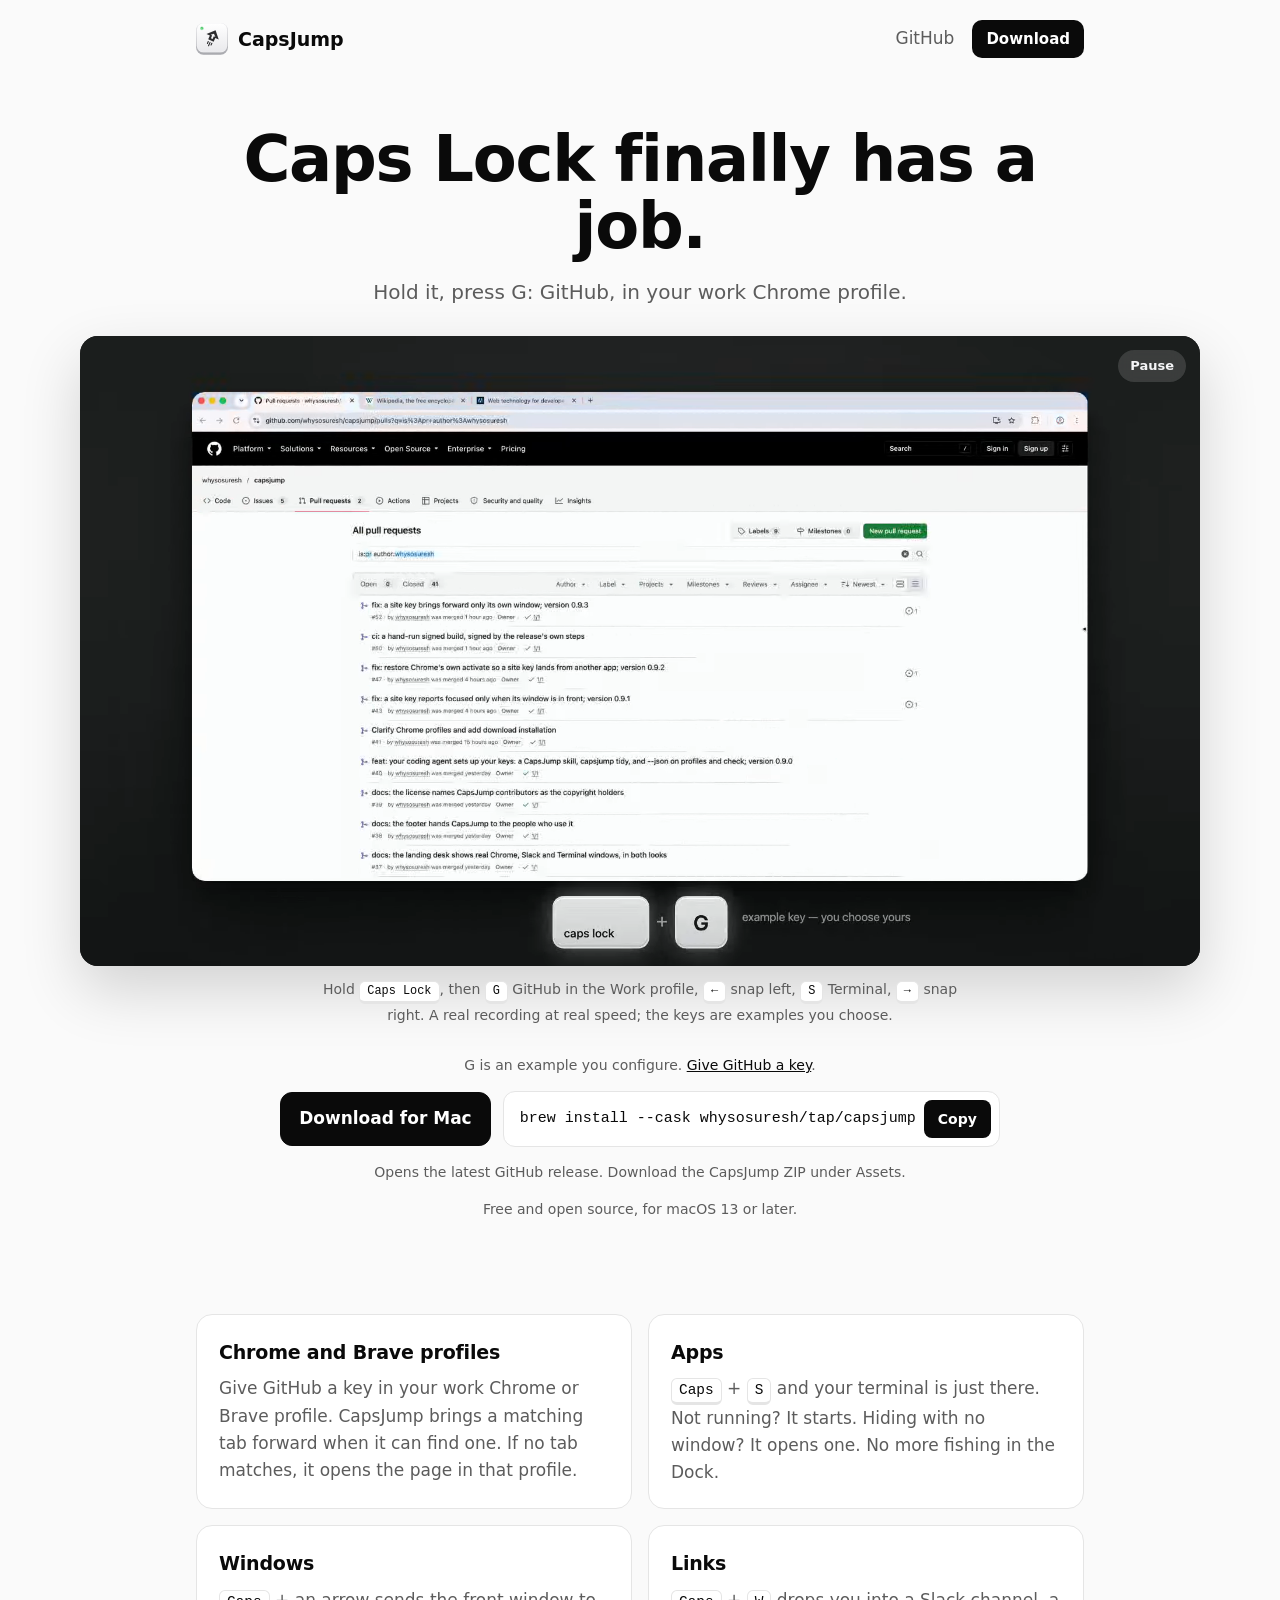
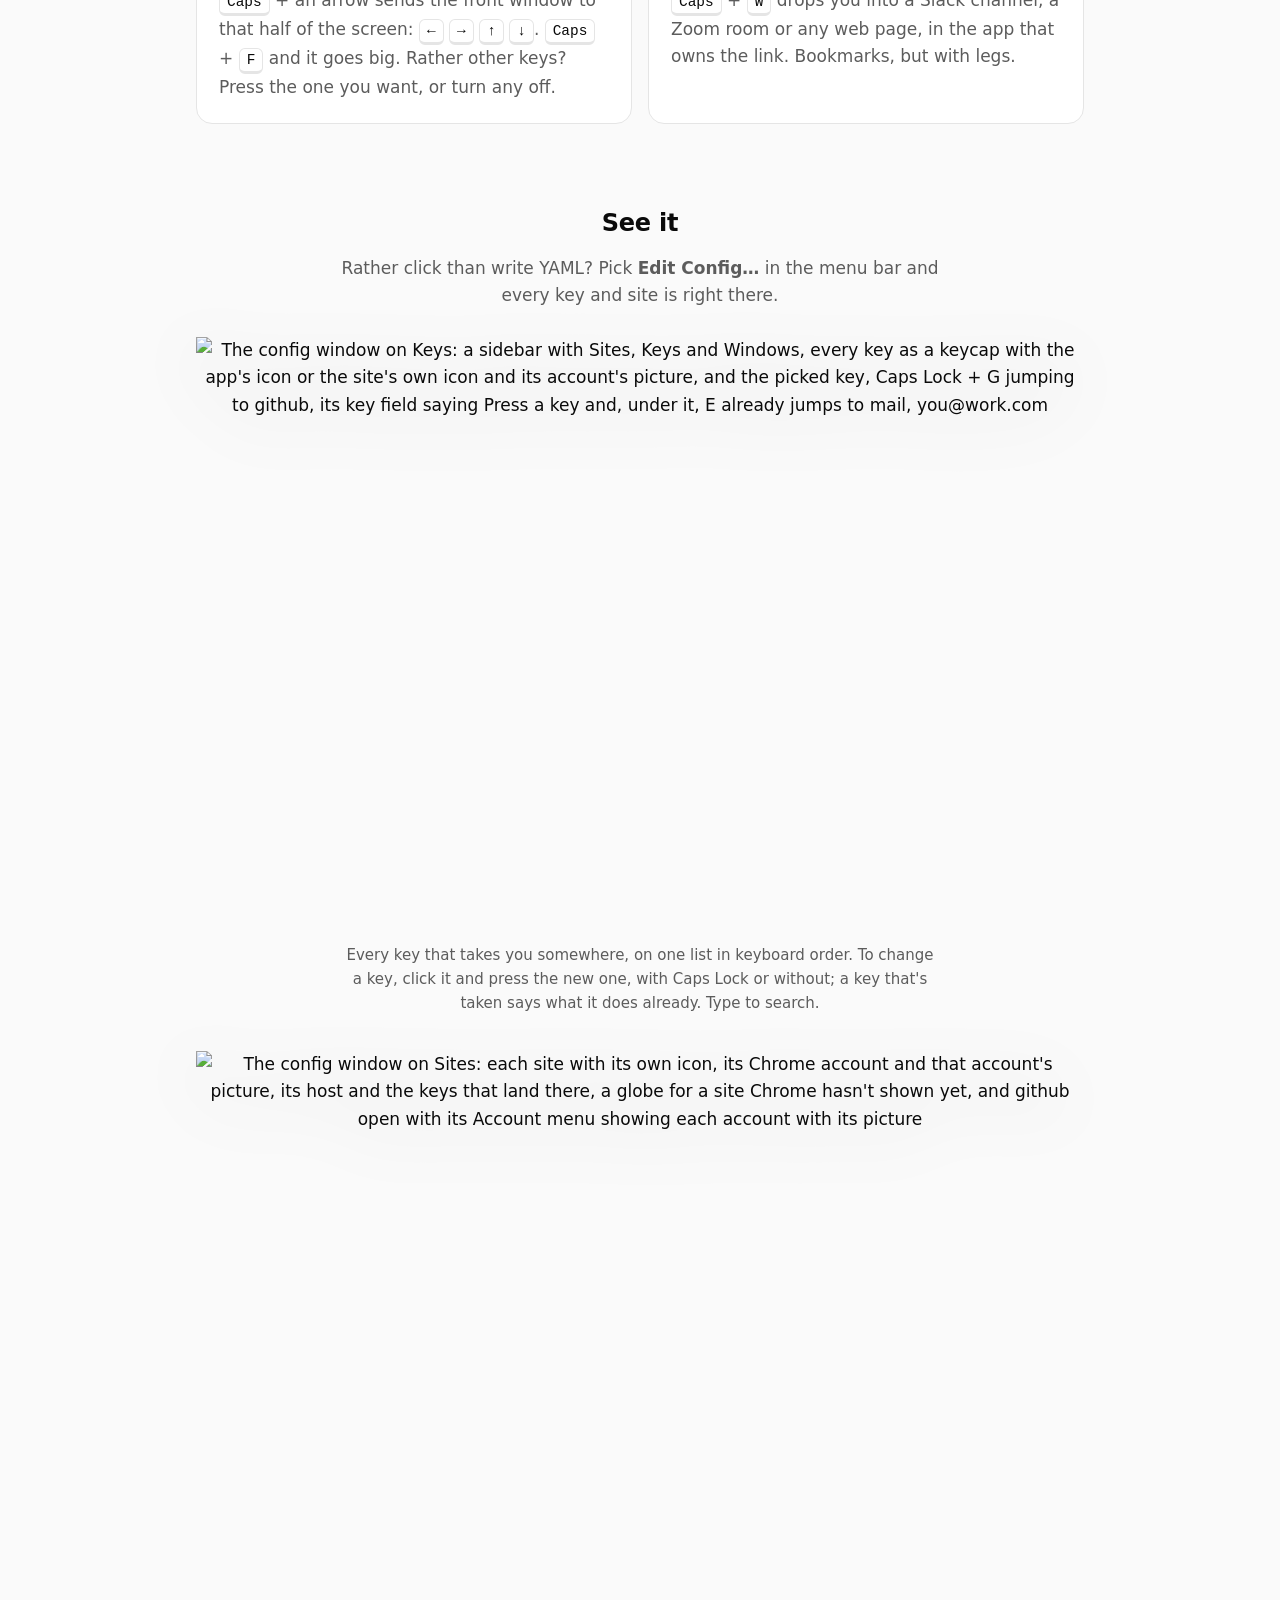
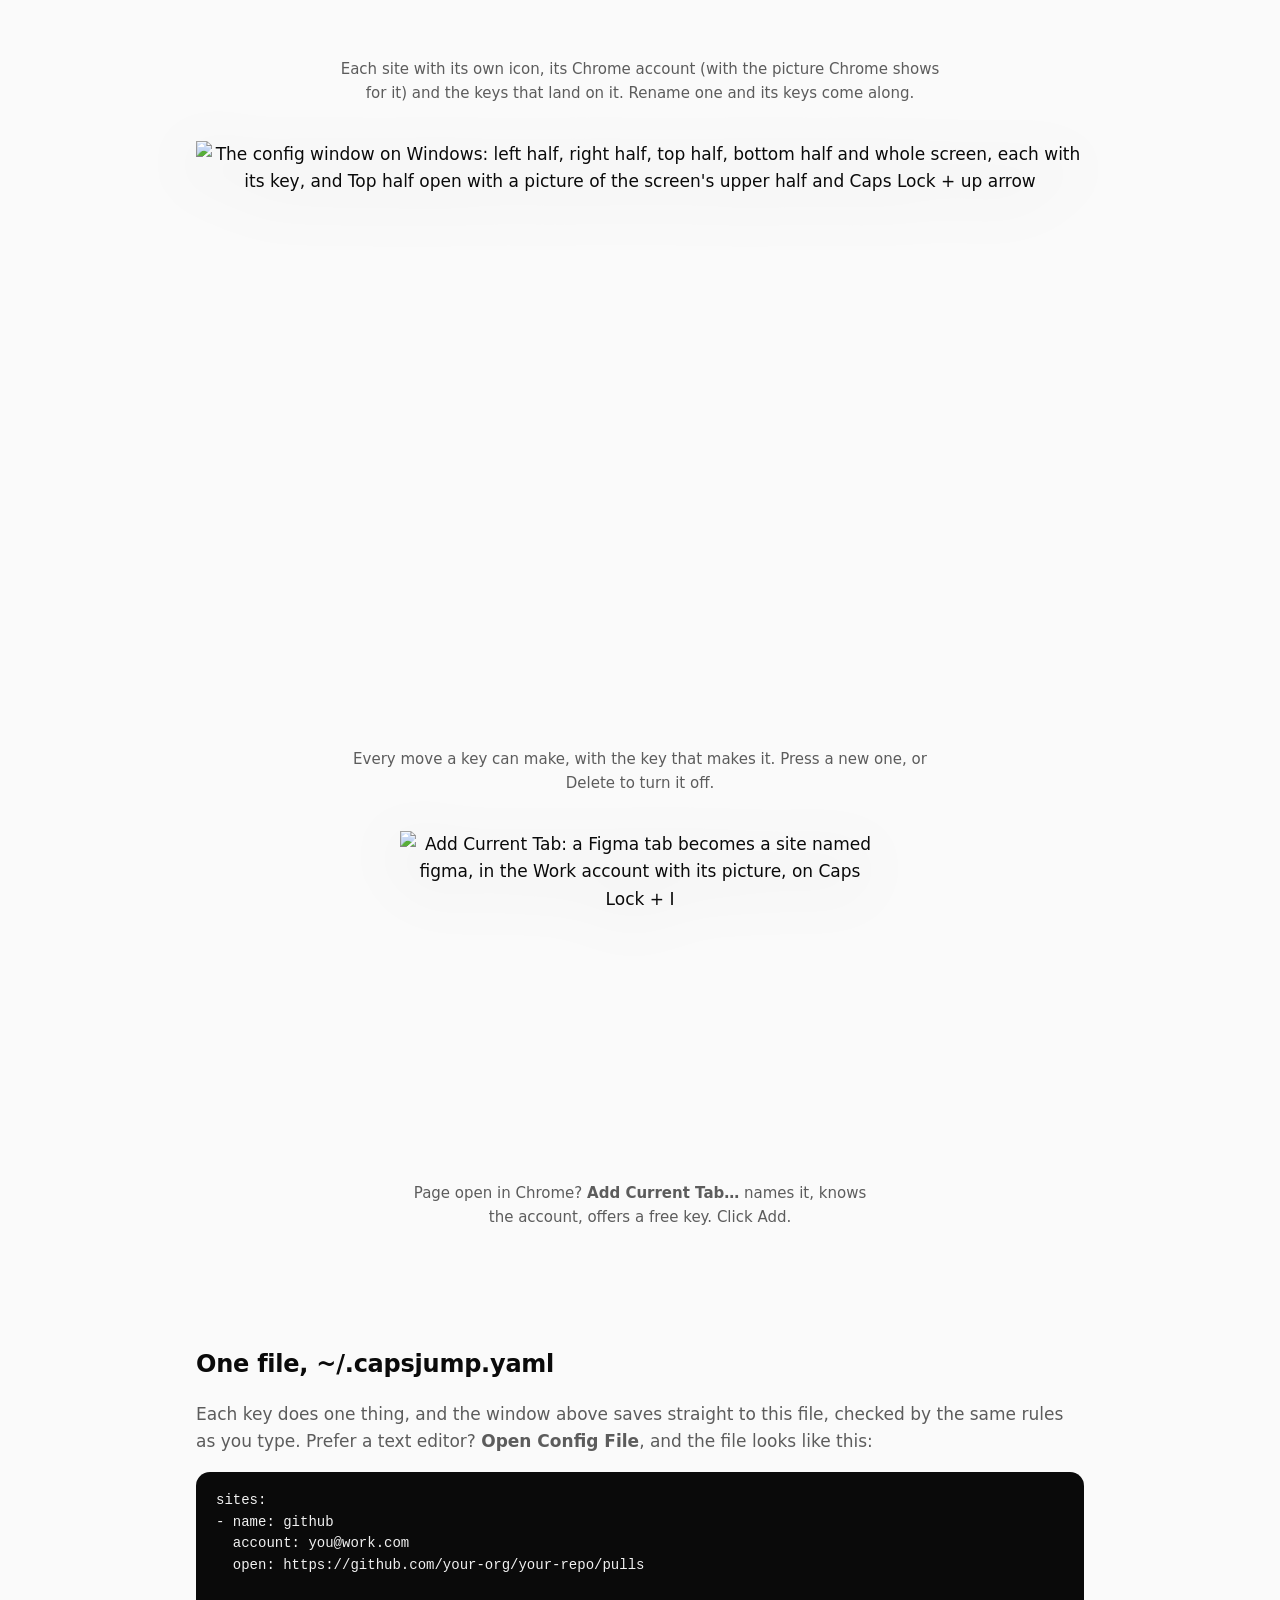
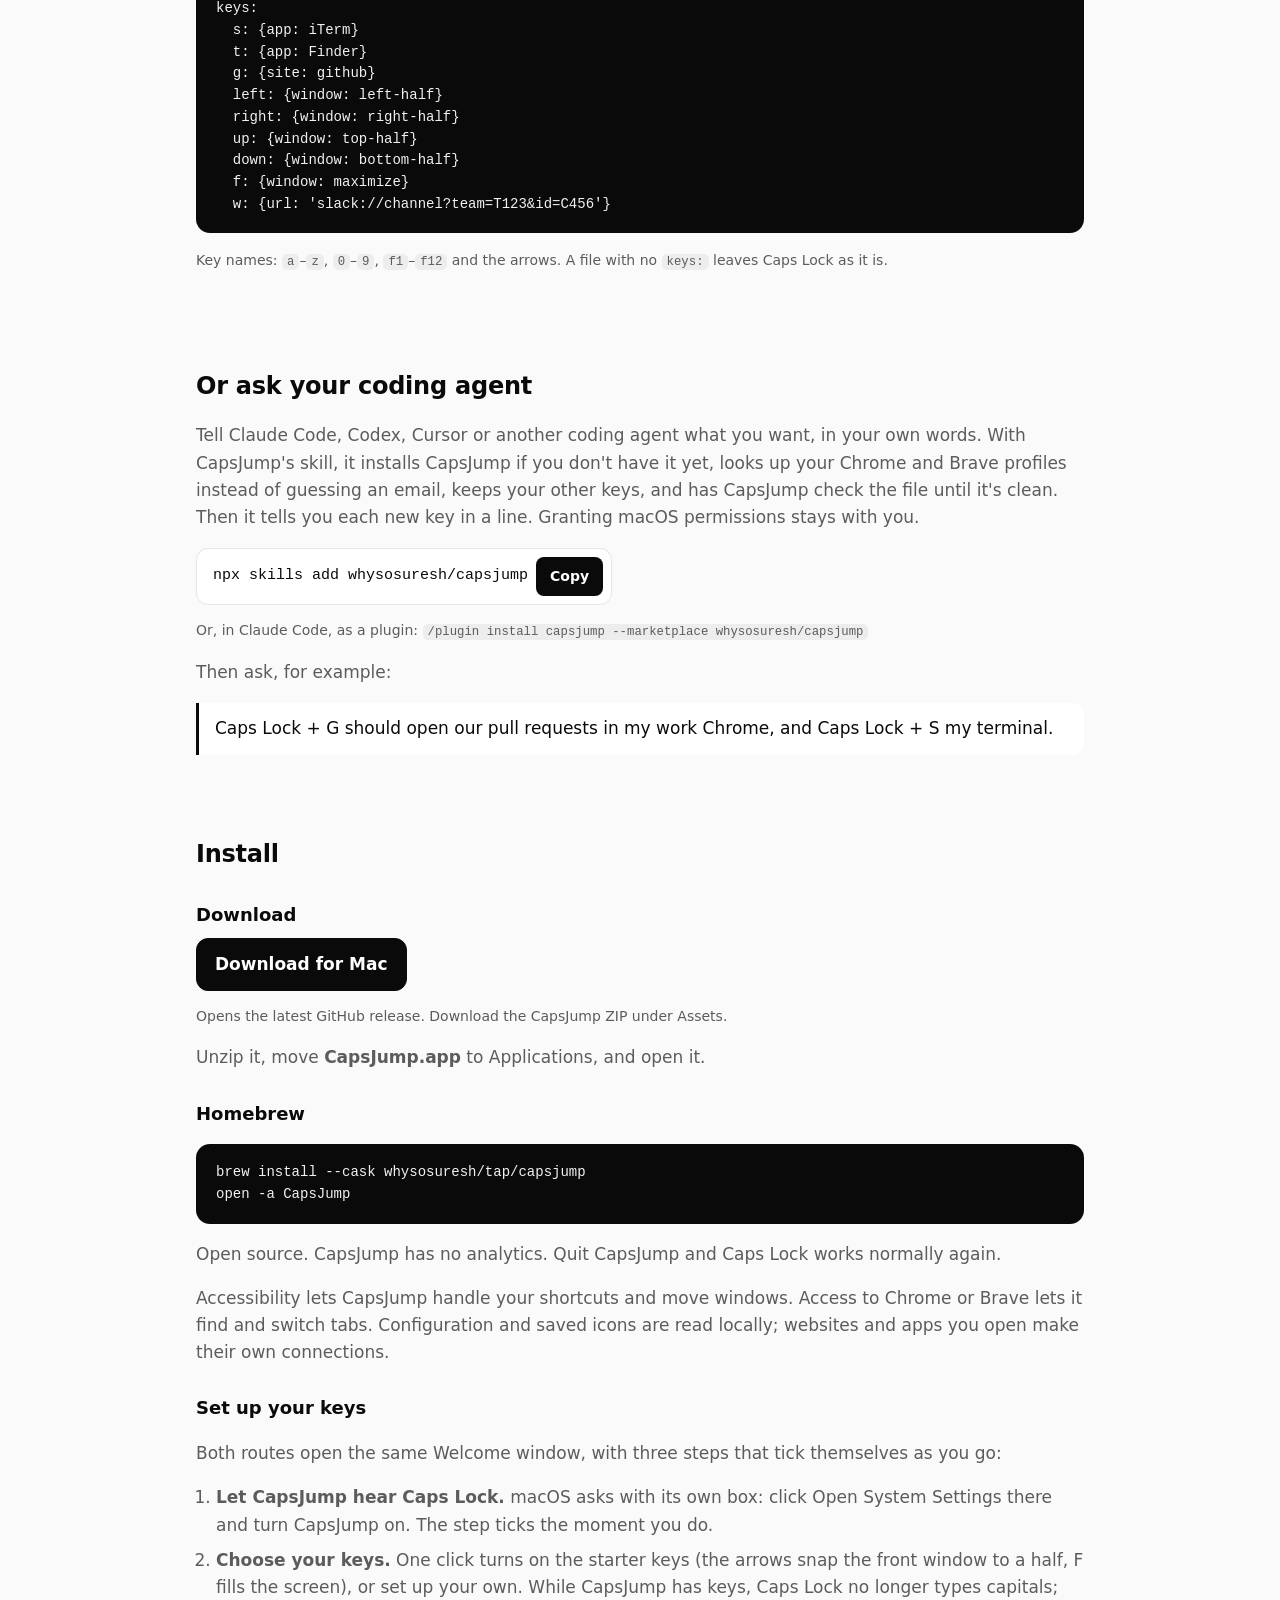
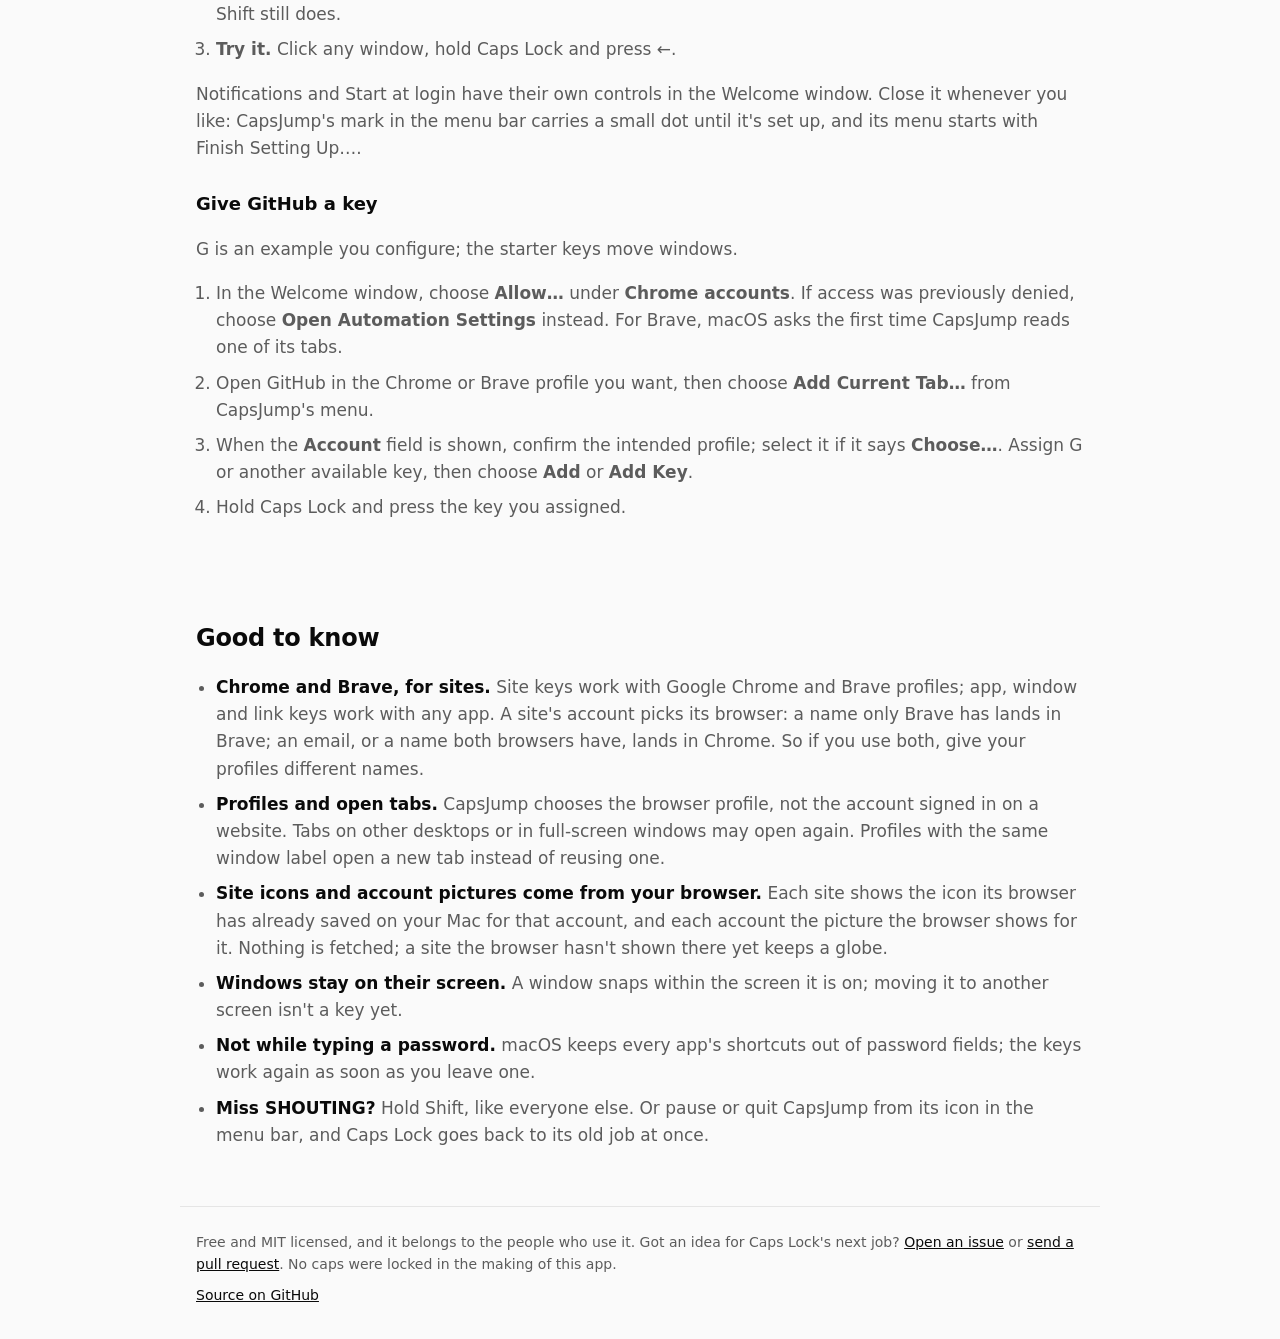
==== commit fd1d921d: "docs: CapsJump says Chrome or Brave wherever it describes itself Since 0.9.9 a site lands in Chrome " ====
--- a/site/index.html
+++ b/site/index.html
@@ -6,9 +6,9 @@
   <meta charset="utf-8">
   <meta name="viewport" content="width=device-width, initial-scale=1">
   <title>CapsJump</title>
-  <meta name="description" content="Caps Lock finally has a job: one key to the right app, window or tab, in the Chrome profile you choose.">
+  <meta name="description" content="Caps Lock finally has a job: one key to the right app, window or tab, in the Chrome or Brave profile you choose.">
   <meta property="og:title" content="CapsJump: Caps Lock finally has a job">
-  <meta property="og:description" content="Caps Lock finally has a job: one key to the right app, window or tab, in the Chrome profile you choose.">
+  <meta property="og:description" content="Caps Lock finally has a job: one key to the right app, window or tab, in the Chrome or Brave profile you choose.">
   <meta property="og:type" content="website">
   <meta property="og:url" content="https://capsjump.com/">
   <meta property="og:image" content="https://capsjump.com/card.png">
@@ -63,8 +63,8 @@
 
     <section class="panels">
       <article>
-        <h2>Chrome profiles</h2>
-        <p>Give GitHub a key in your work Chrome profile. CapsJump brings a matching tab forward when it can find one. If no tab matches, it opens the page in that profile.</p>
+        <h2>Chrome and Brave profiles</h2>
+        <p>Give GitHub a key in your work Chrome or Brave profile. CapsJump brings a matching tab forward when it can find one. If no tab matches, it opens the page in that profile.</p>
       </article>
       <article>
         <h2>Apps</h2>
@@ -136,7 +136,7 @@
 
     <section class="agent">
       <h2>Or ask your coding agent</h2>
-      <p>Tell Claude Code, Codex, Cursor or another coding agent what you want, in your own words. With CapsJump's skill, it installs CapsJump if you don't have it yet, looks up your Chrome profiles instead of guessing an email, keeps your other keys, and has CapsJump check the file until it's clean. Then it tells you each new key in a line. Granting macOS permissions stays with you.</p>
+      <p>Tell Claude Code, Codex, Cursor or another coding agent what you want, in your own words. With CapsJump's skill, it installs CapsJump if you don't have it yet, looks up your Chrome and Brave profiles instead of guessing an email, keeps your other keys, and has CapsJump check the file until it's clean. Then it tells you each new key in a line. Granting macOS permissions stays with you.</p>
       <div class="install-line">
         <code id="skill">npx skills add whysosuresh/capsjump</code>
         <button type="button" class="copy" data-copy="skill" aria-label="Copy the command that installs CapsJump's skill">Copy</button>
@@ -156,7 +156,7 @@
 <pre><code>brew install --cask whysosuresh/tap/capsjump
 open -a CapsJump</code></pre>
       <p>Open source. CapsJump has no analytics. Quit CapsJump and Caps Lock works normally again.</p>
-      <p>Accessibility lets CapsJump handle your shortcuts and move windows. Chrome access lets it find and switch tabs. Configuration and saved icons are read locally; websites and apps you open make their own connections.</p>
+      <p>Accessibility lets CapsJump handle your shortcuts and move windows. Access to Chrome or Brave lets it find and switch tabs. Configuration and saved icons are read locally; websites and apps you open make their own connections.</p>
       <h3>Set up your keys</h3>
       <p>Both routes open the same Welcome window, with three steps that tick themselves as you go:</p>
       <ol>
@@ -168,8 +168,8 @@
       <h3 id="chrome-shortcut">Give GitHub a key</h3>
       <p>G is an example you configure; the starter keys move windows.</p>
       <ol>
-        <li>In the Welcome window, choose <strong>Allow…</strong> under <strong>Chrome accounts</strong>. If access was previously denied, choose <strong>Open Automation Settings</strong> instead.</li>
-        <li>Open GitHub in the Chrome profile you want, then choose <strong>Add Current Tab…</strong> from CapsJump's menu.</li>
+        <li>In the Welcome window, choose <strong>Allow…</strong> under <strong>Chrome accounts</strong>. If access was previously denied, choose <strong>Open Automation Settings</strong> instead. For Brave, macOS asks the first time CapsJump reads one of its tabs.</li>
+        <li>Open GitHub in the Chrome or Brave profile you want, then choose <strong>Add Current Tab…</strong> from CapsJump's menu.</li>
         <li>When the <strong>Account</strong> field is shown, confirm the intended profile; select it if it says <strong>Choose…</strong>. Assign G or another available key, then choose <strong>Add</strong> or <strong>Add Key</strong>.</li>
         <li>Hold Caps Lock and press the key you assigned.</li>
       </ol>
@@ -178,9 +178,9 @@
     <section class="notes">
       <h2>Good to know</h2>
       <ul>
-        <li><strong>Chrome only, for sites.</strong> Site keys work with Google Chrome profiles; app, window and link keys work with other apps.</li>
-        <li><strong>Profiles and open tabs.</strong> CapsJump chooses the Chrome profile, not the account signed in on a website. Tabs on other desktops or in full-screen windows may open again. Profiles with the same window label open a new tab instead of reusing one.</li>
-        <li><strong>Site icons and account pictures come from Chrome.</strong> Each site shows the icon Chrome has already saved on your Mac for that account, and each account the picture Chrome shows for it. Nothing is fetched; a site Chrome hasn't shown there yet keeps a globe.</li>
+        <li><strong>Chrome and Brave, for sites.</strong> Site keys work with Google Chrome and Brave profiles; app, window and link keys work with any app. A site's account picks its browser: a name only Brave has lands in Brave; an email, or a name both browsers have, lands in Chrome. So if you use both, give your profiles different names.</li>
+        <li><strong>Profiles and open tabs.</strong> CapsJump chooses the browser profile, not the account signed in on a website. Tabs on other desktops or in full-screen windows may open again. Profiles with the same window label open a new tab instead of reusing one.</li>
+        <li><strong>Site icons and account pictures come from your browser.</strong> Each site shows the icon its browser has already saved on your Mac for that account, and each account the picture the browser shows for it. Nothing is fetched; a site the browser hasn't shown there yet keeps a globe.</li>
         <li><strong>Windows stay on their screen.</strong> A window snaps within the screen it is on; moving it to another screen isn't a key yet.</li>
         <li><strong>Not while typing a password.</strong> macOS keeps every app's shortcuts out of password fields; the keys work again as soon as you leave one.</li>
         <li><strong>Miss SHOUTING?</strong> Hold Shift, like everyone else. Or pause or quit CapsJump from its icon in the menu bar, and Caps Lock goes back to its old job at once.</li>
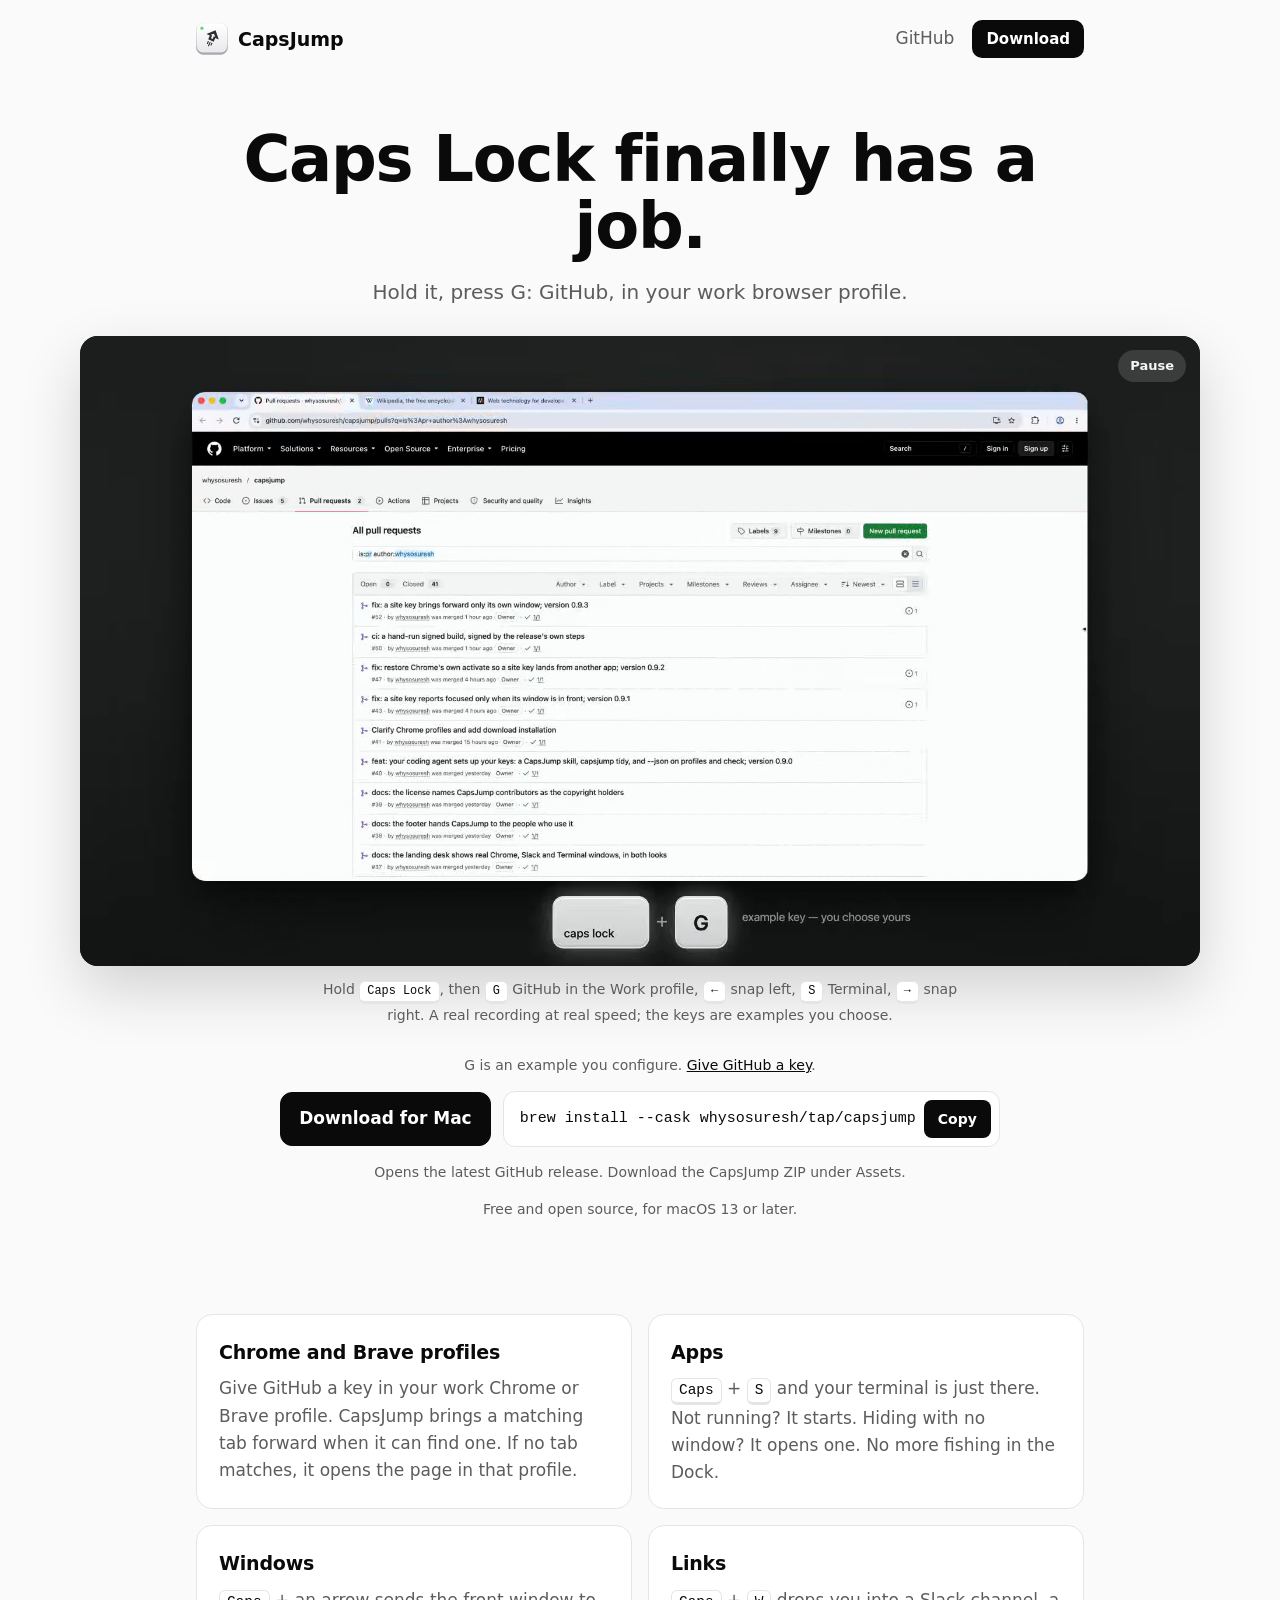
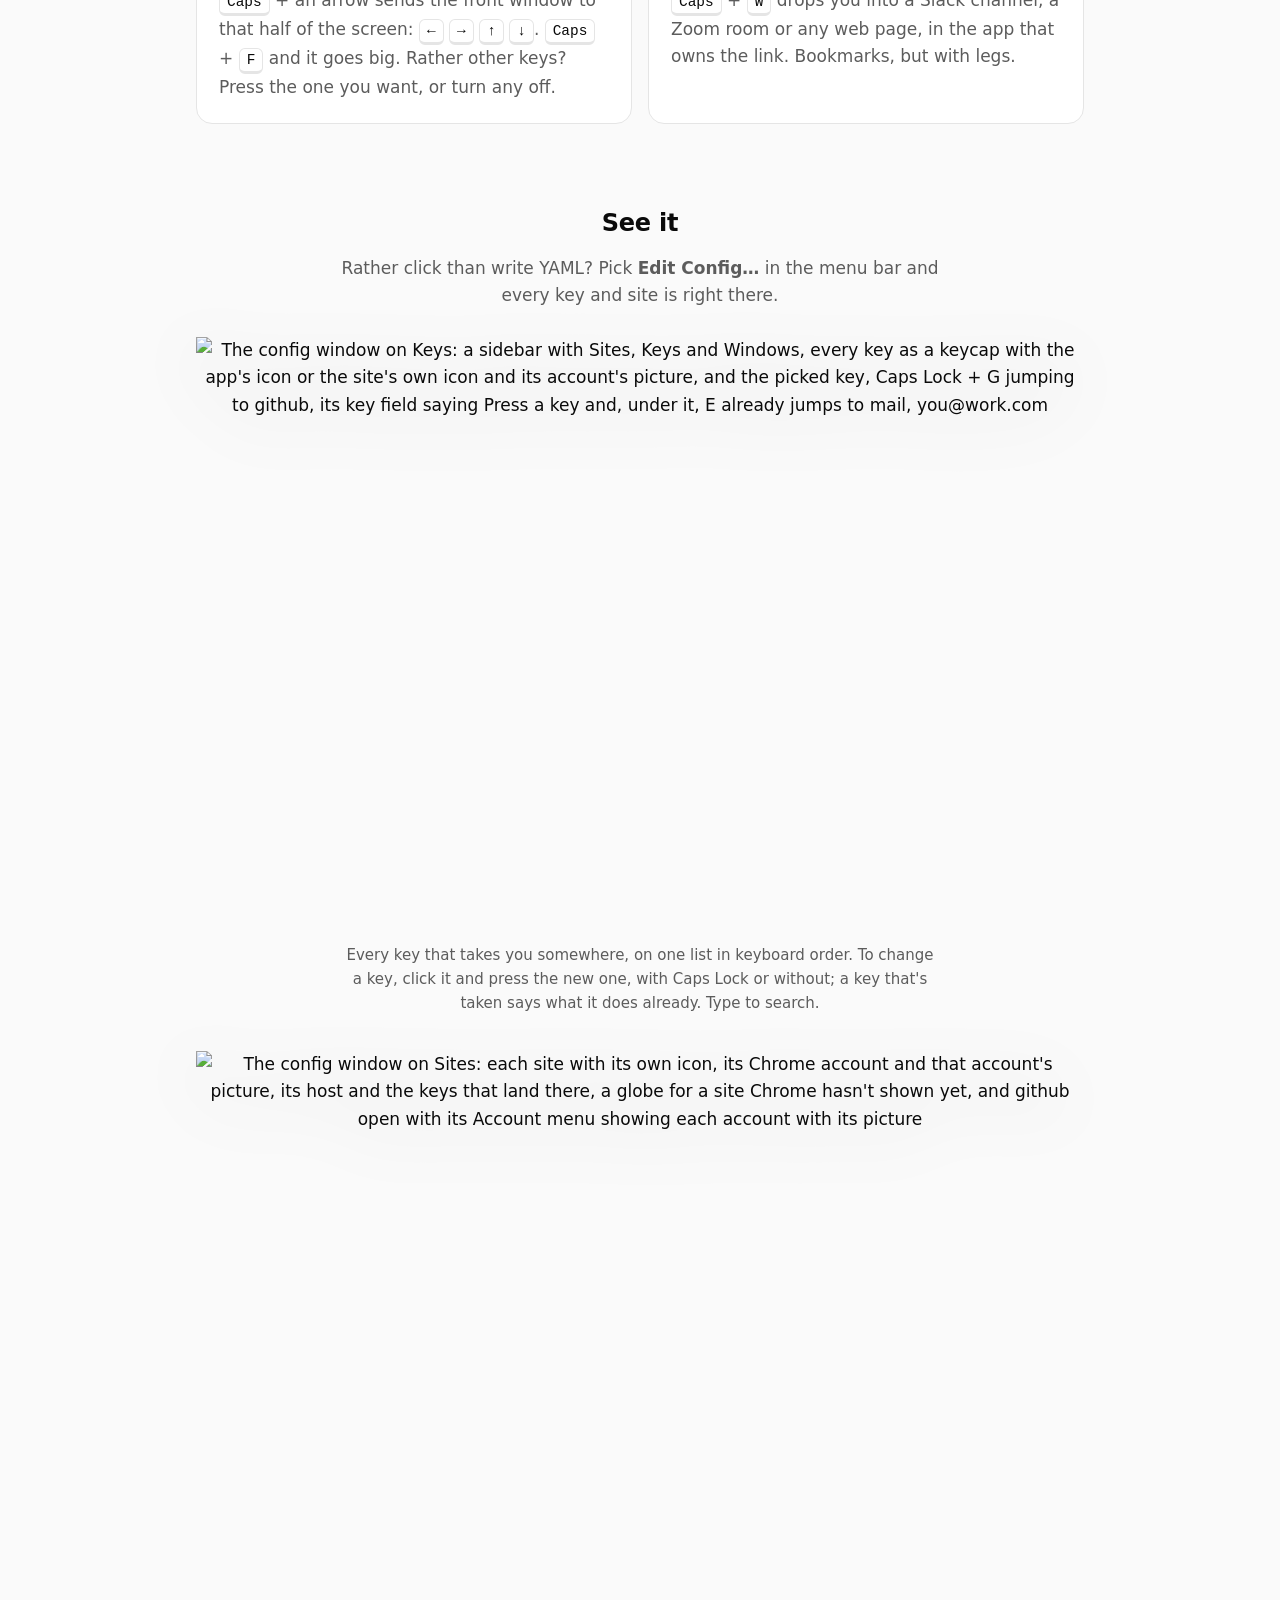
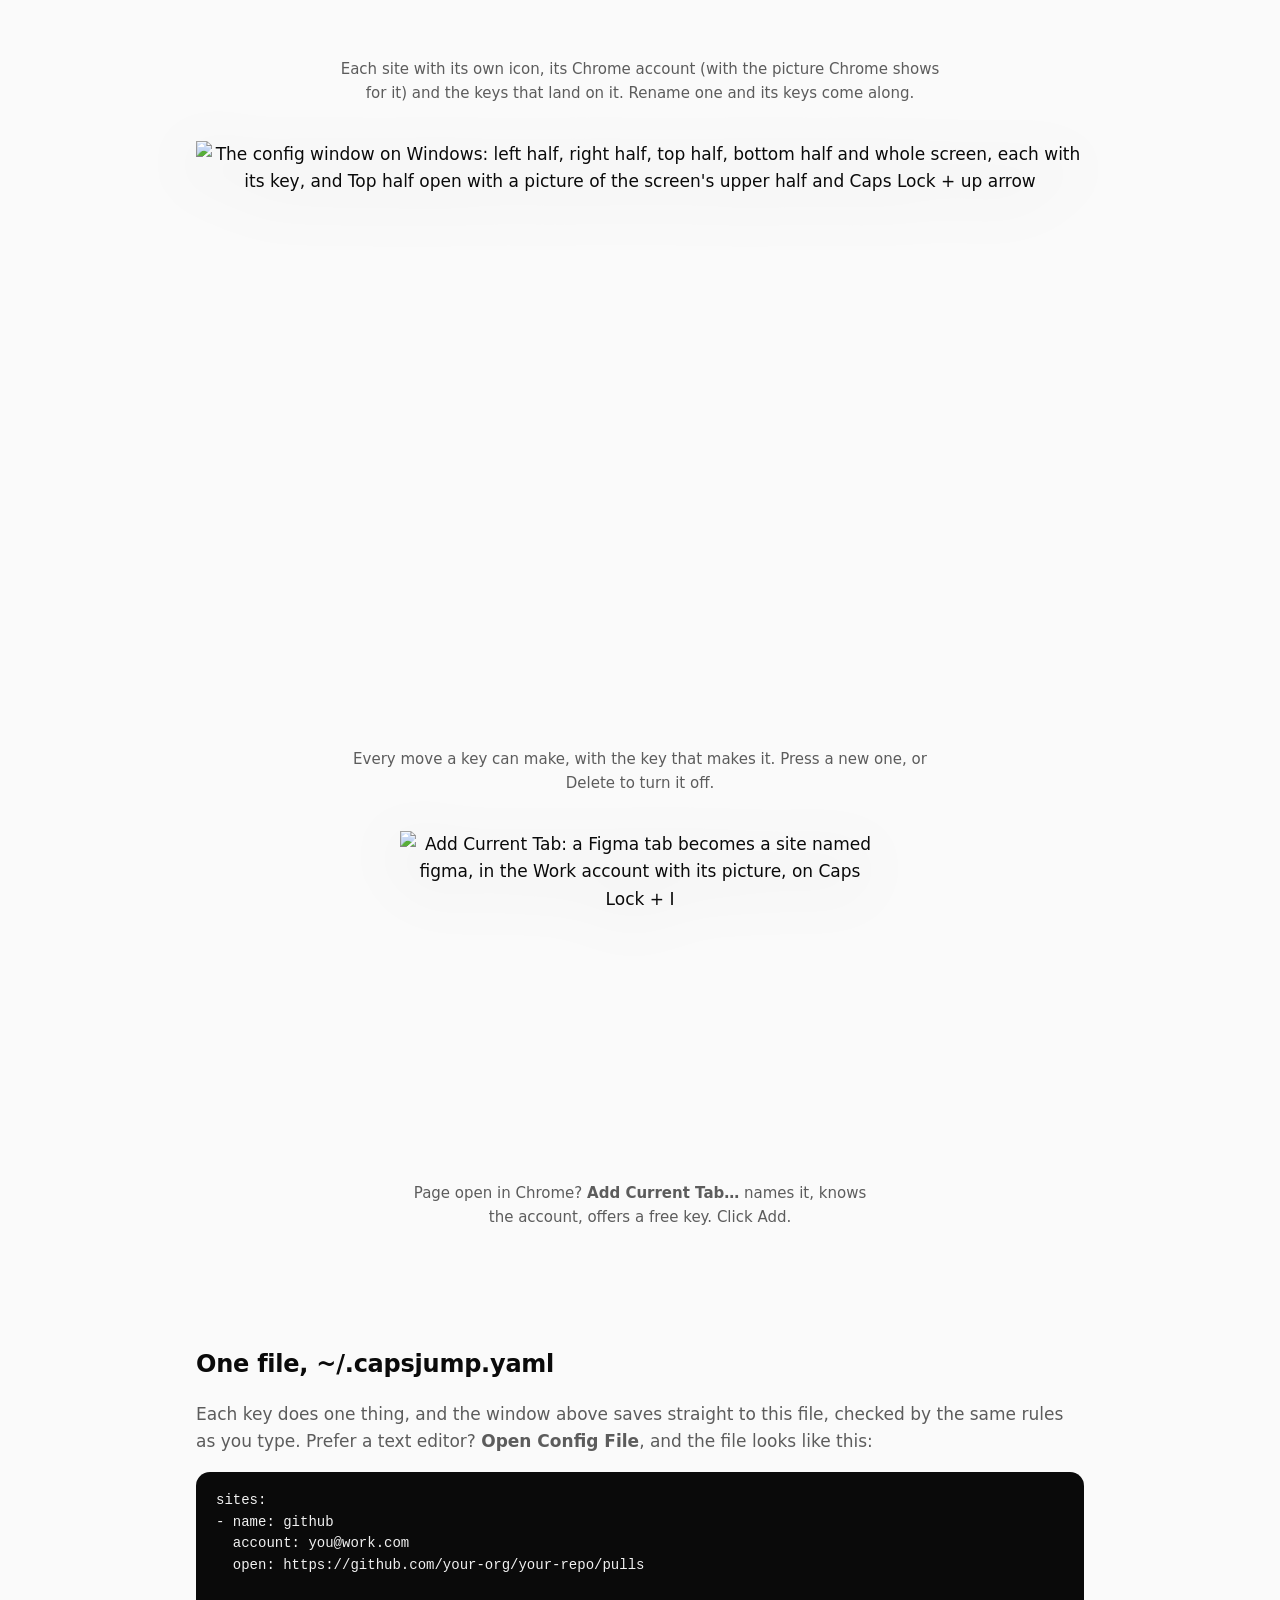
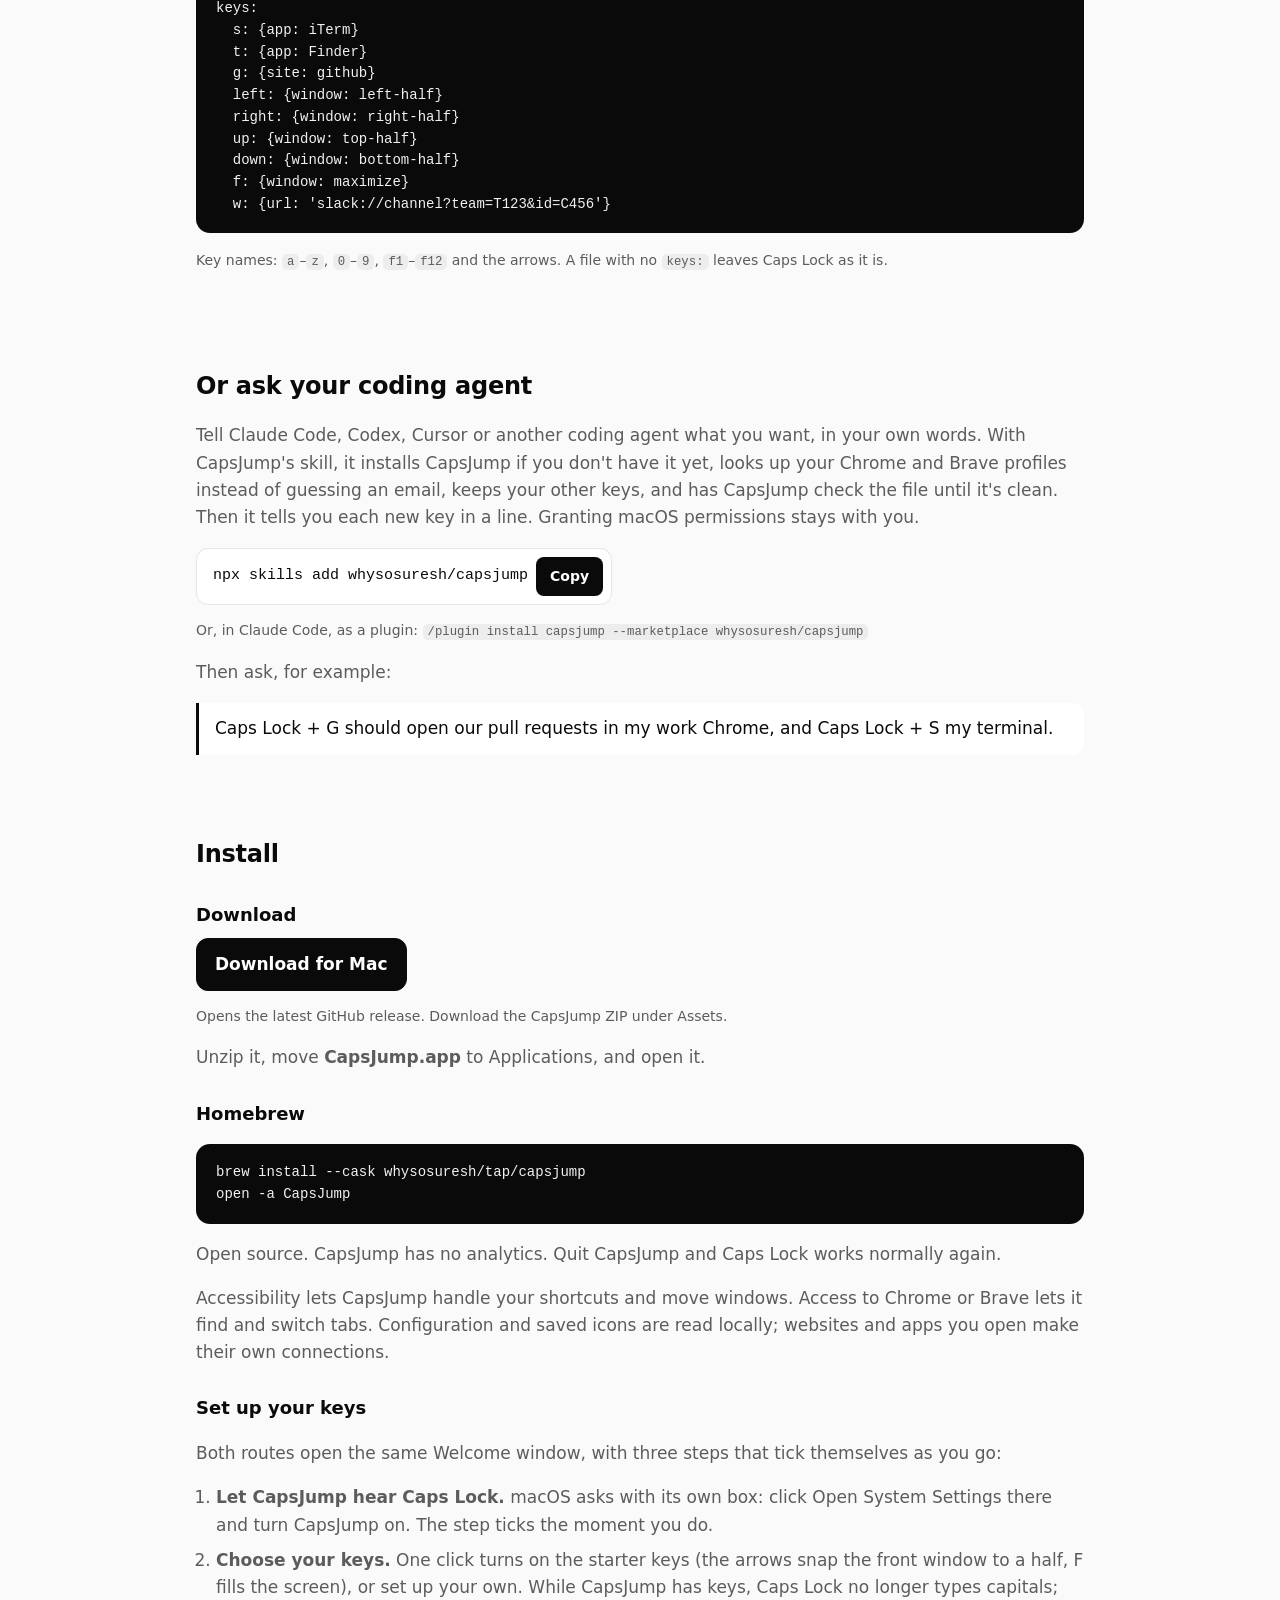
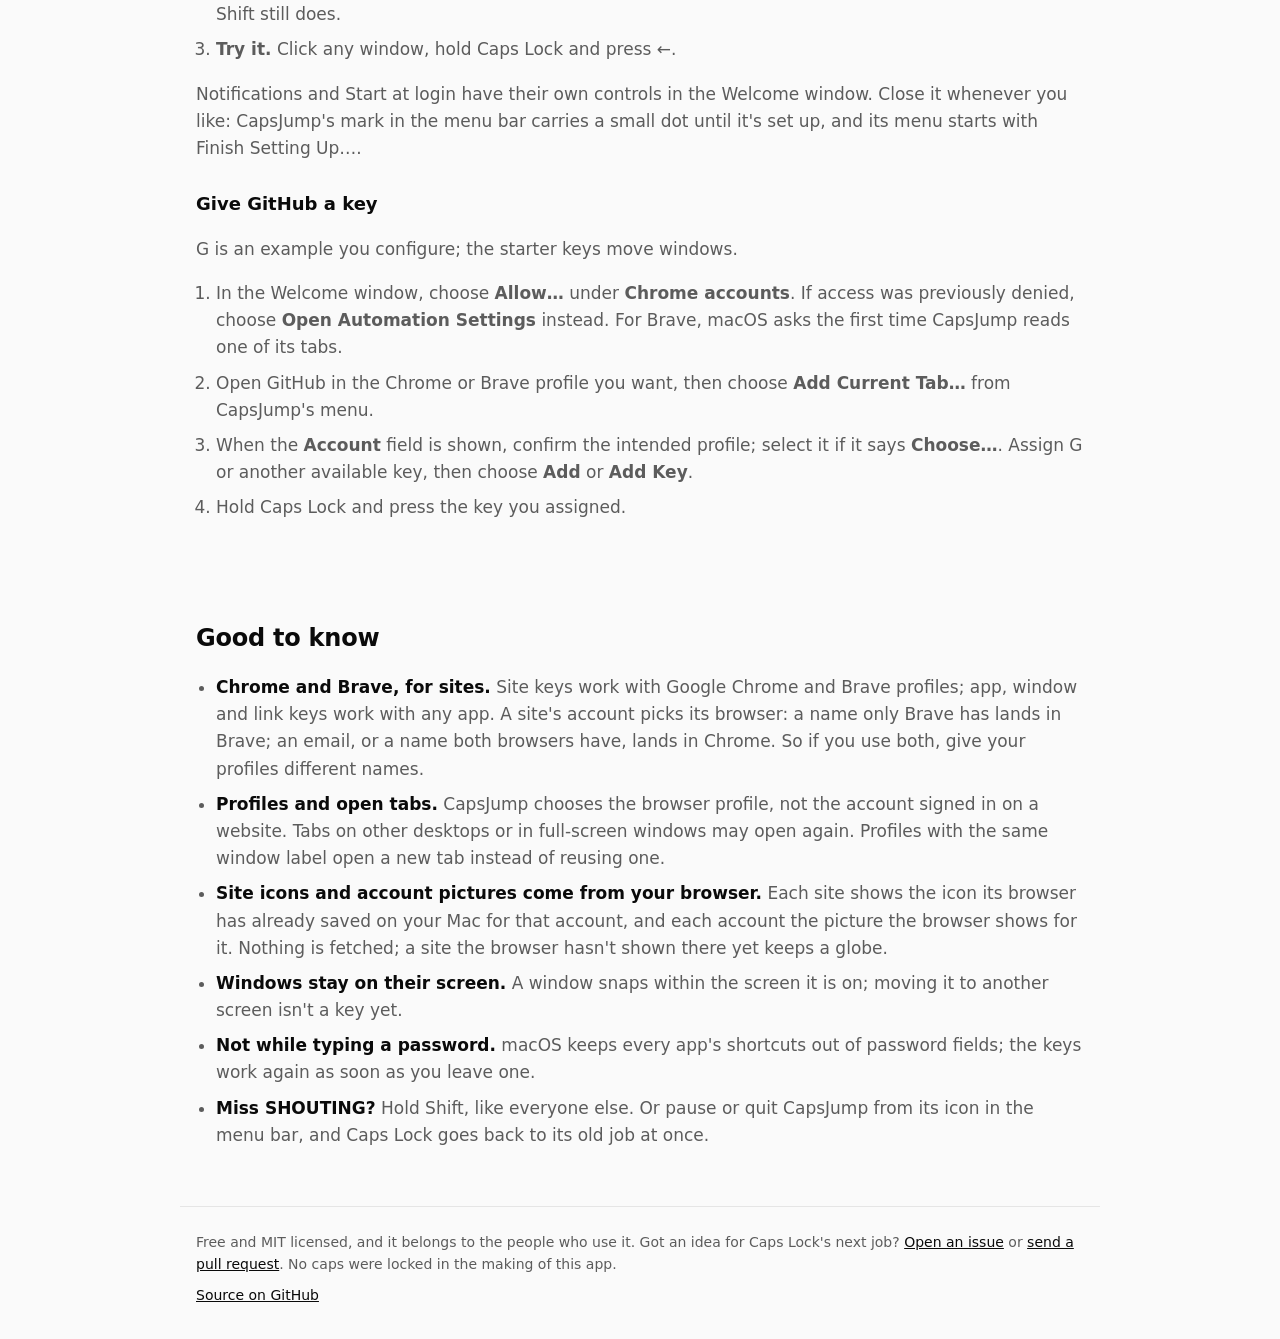
==== commit 1140c8ad: "docs(site): the headline says browser profile, not Chrome profile Co-Authored-By: Claude Opus 5.5 <n" ====
--- a/site/index.html
+++ b/site/index.html
@@ -32,7 +32,7 @@
   <main>
     <section class="hero">
       <h1>Caps Lock finally has a job.</h1>
-      <p class="lede">Hold it, press G: GitHub, in your work Chrome profile.</p>
+      <p class="lede">Hold it, press G: GitHub, in your work browser profile.</p>
       <figure class="hero-video">
         <!-- A real recording at real speed: the keys press when CapsJump's own log says they arrived.
              Phones get a taller framing of the same take; the script below plays it unless the
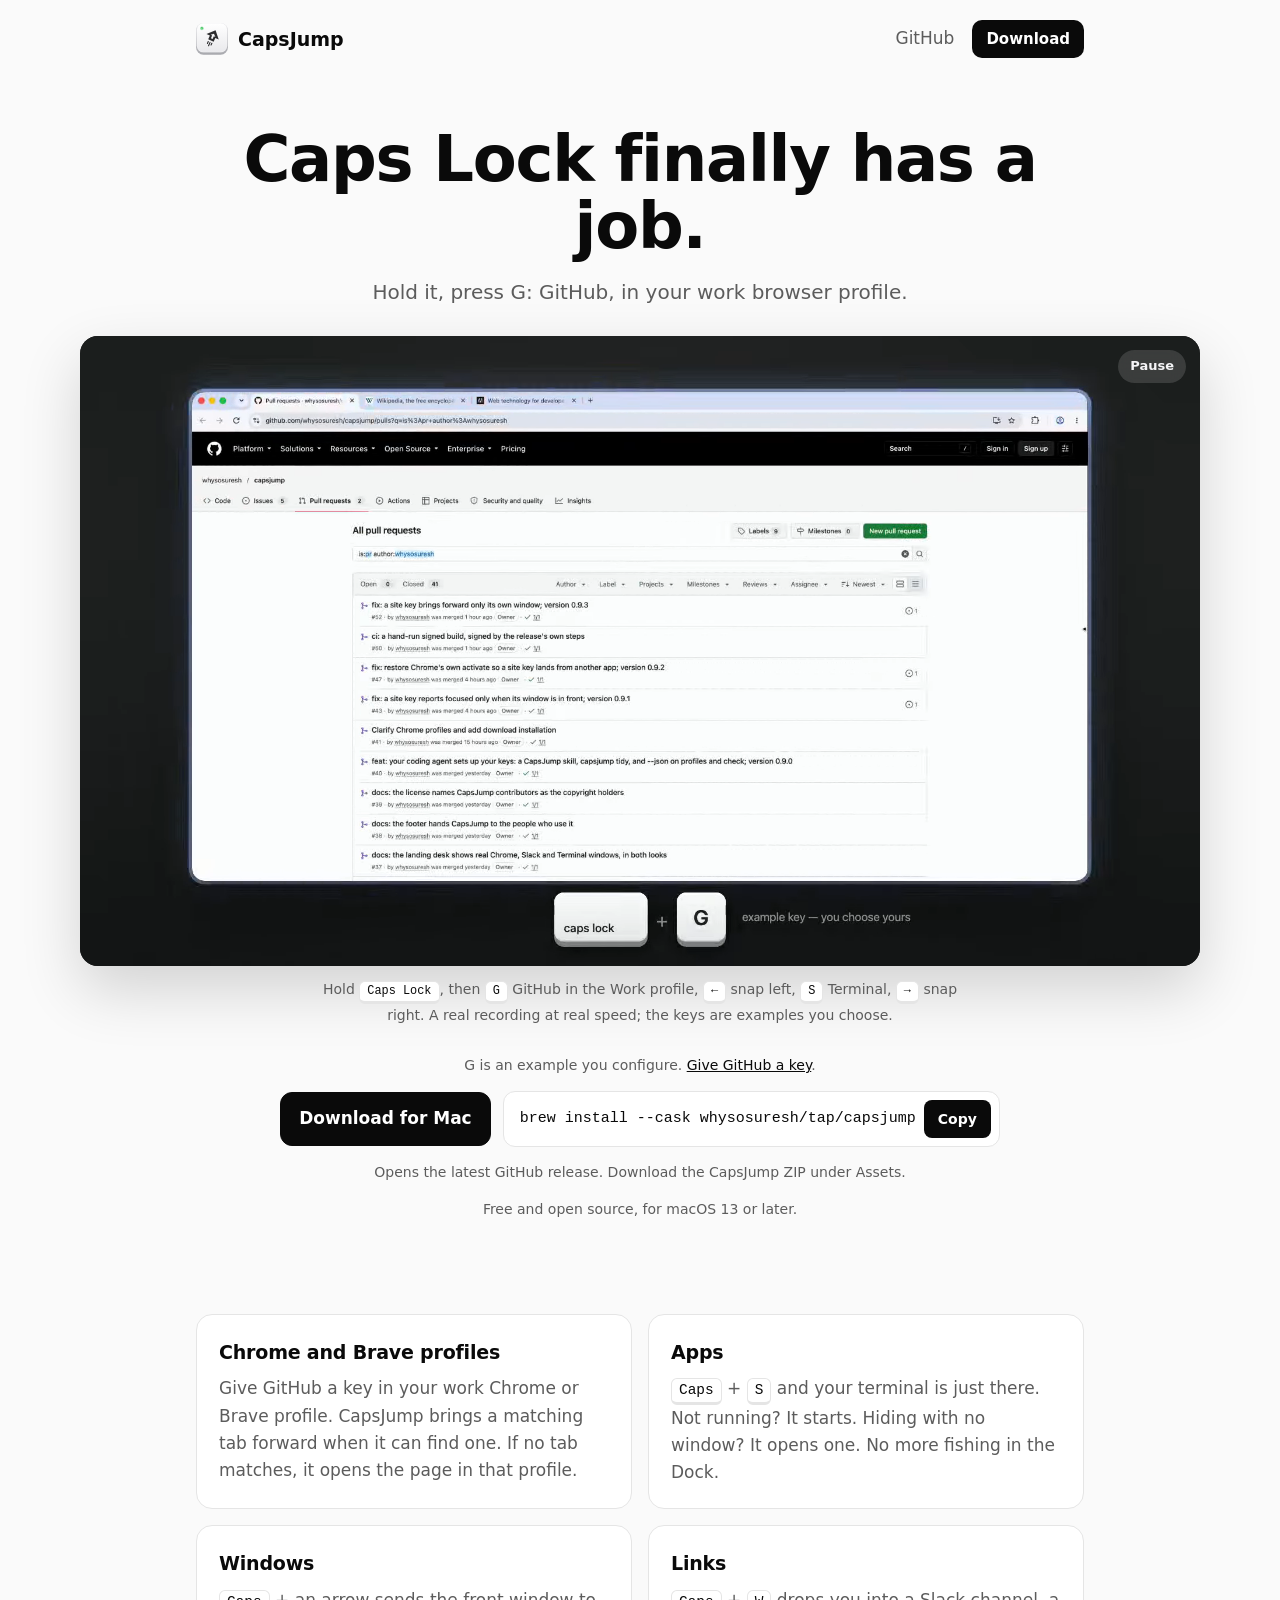
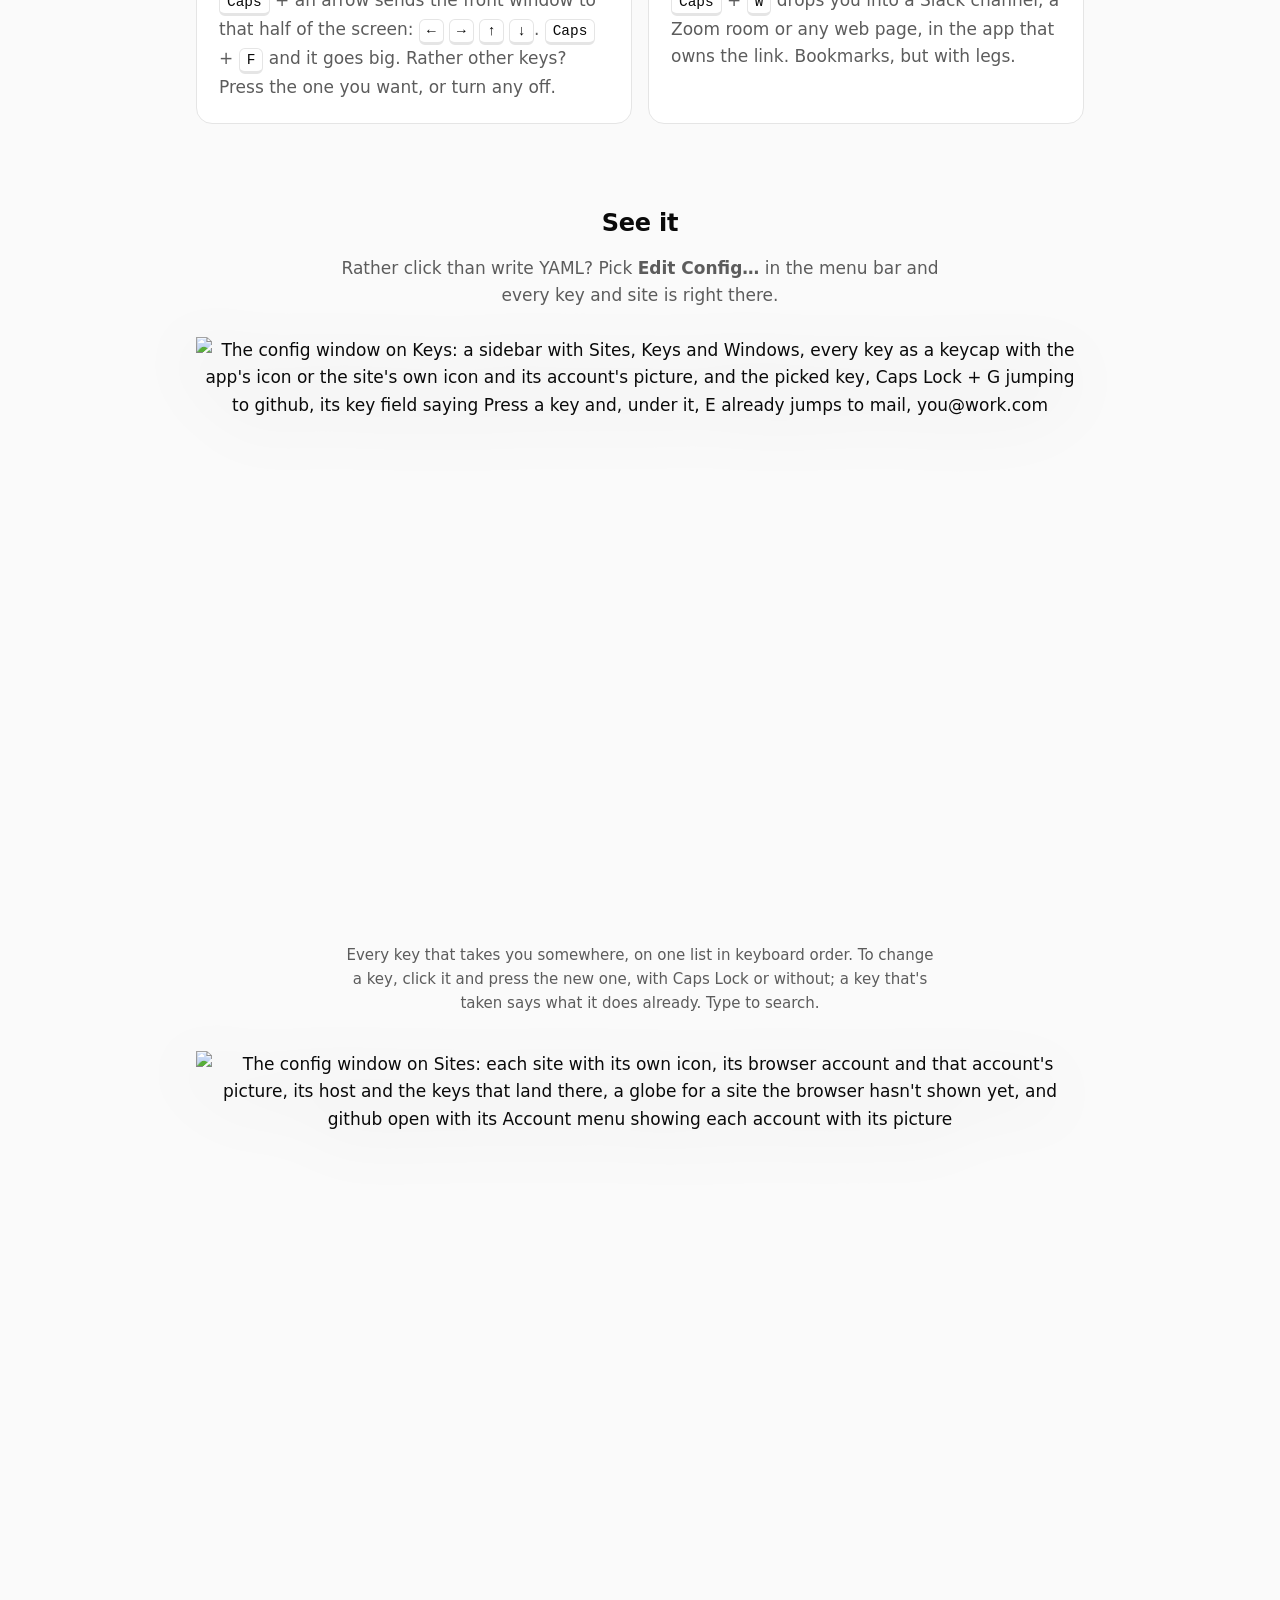
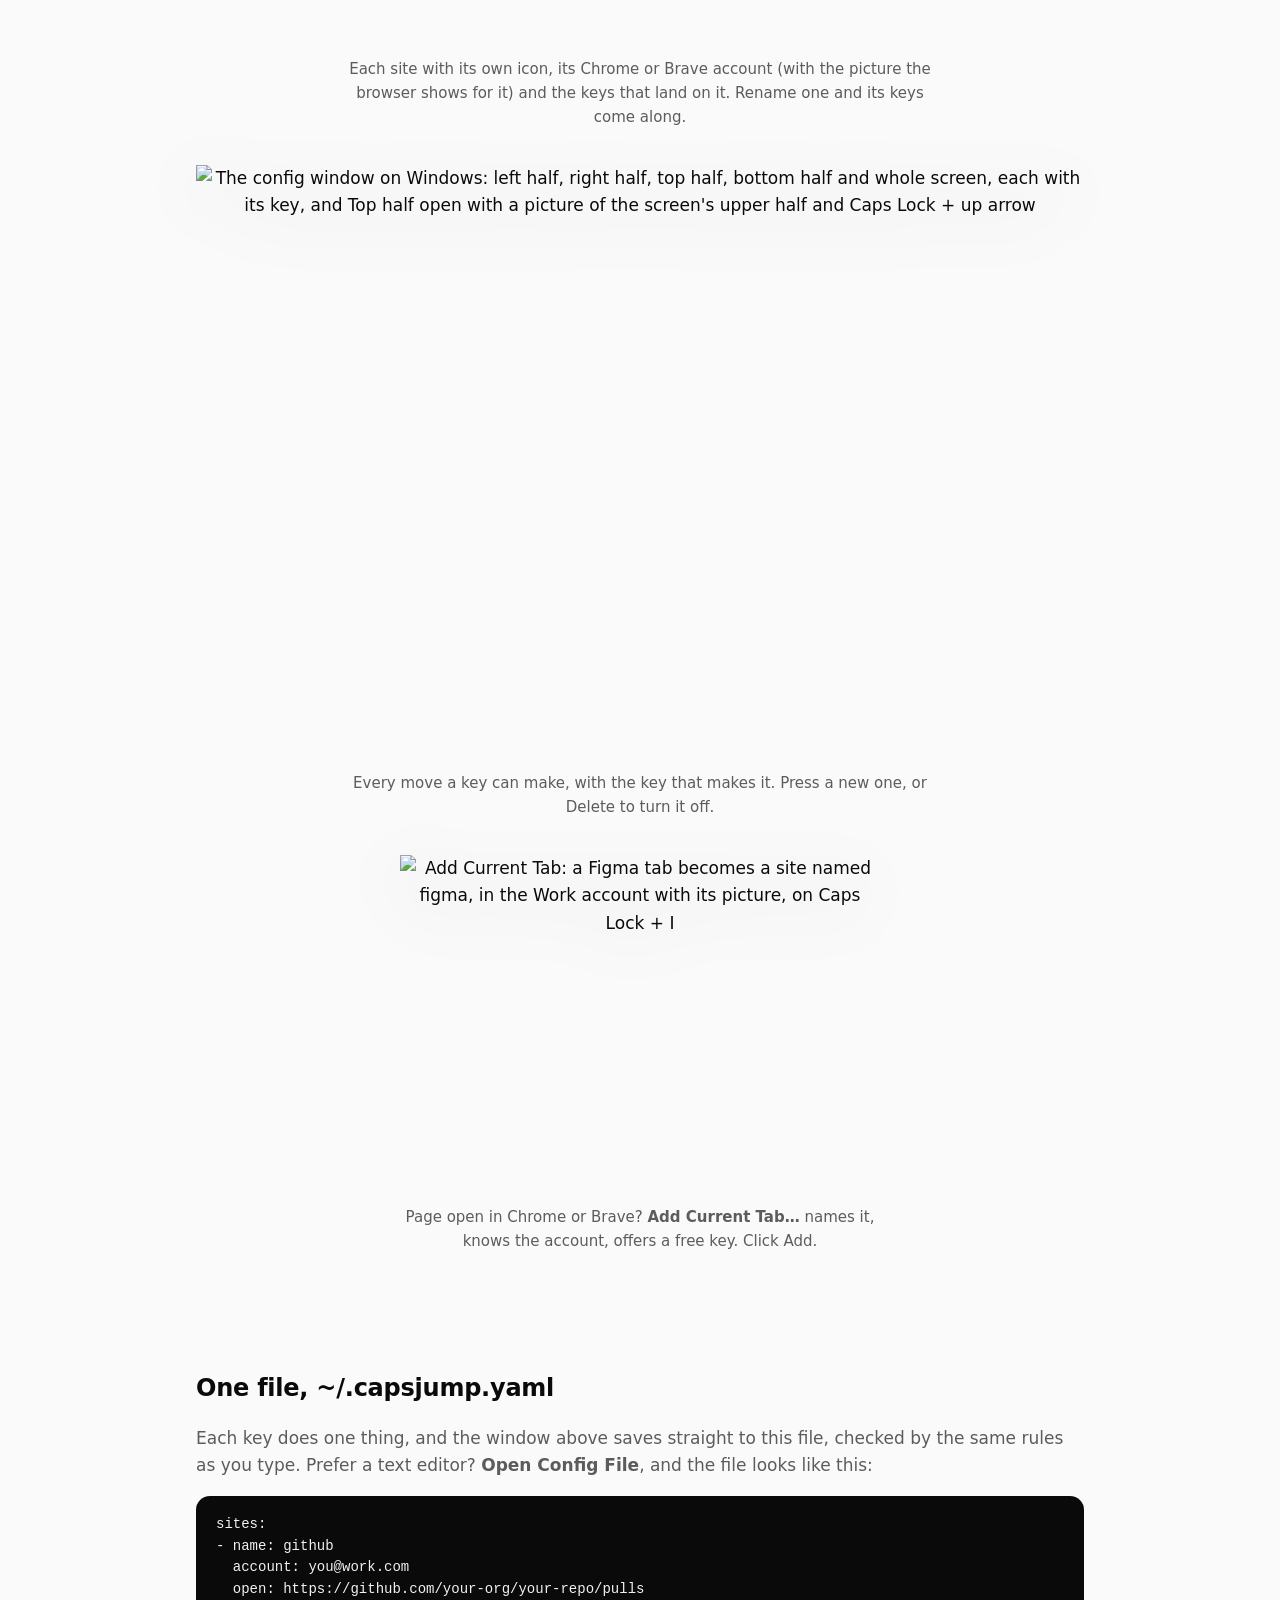
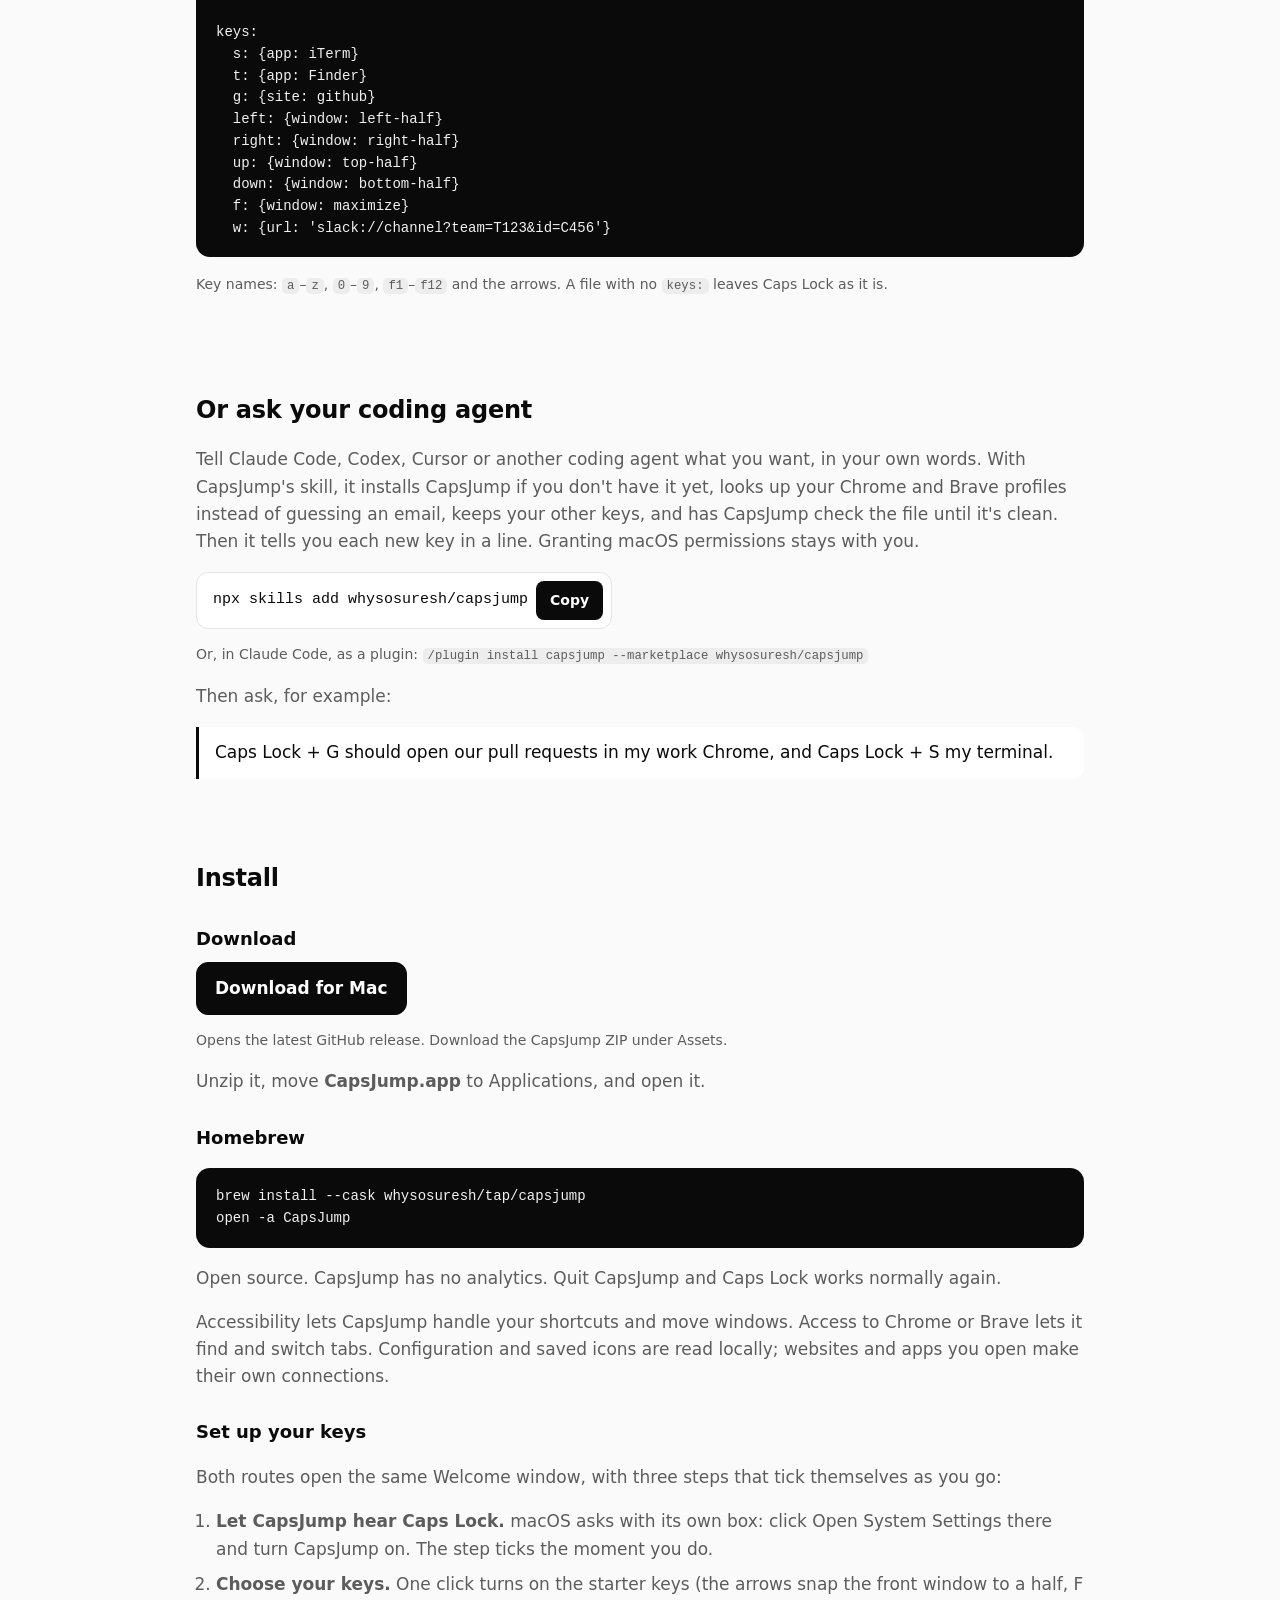
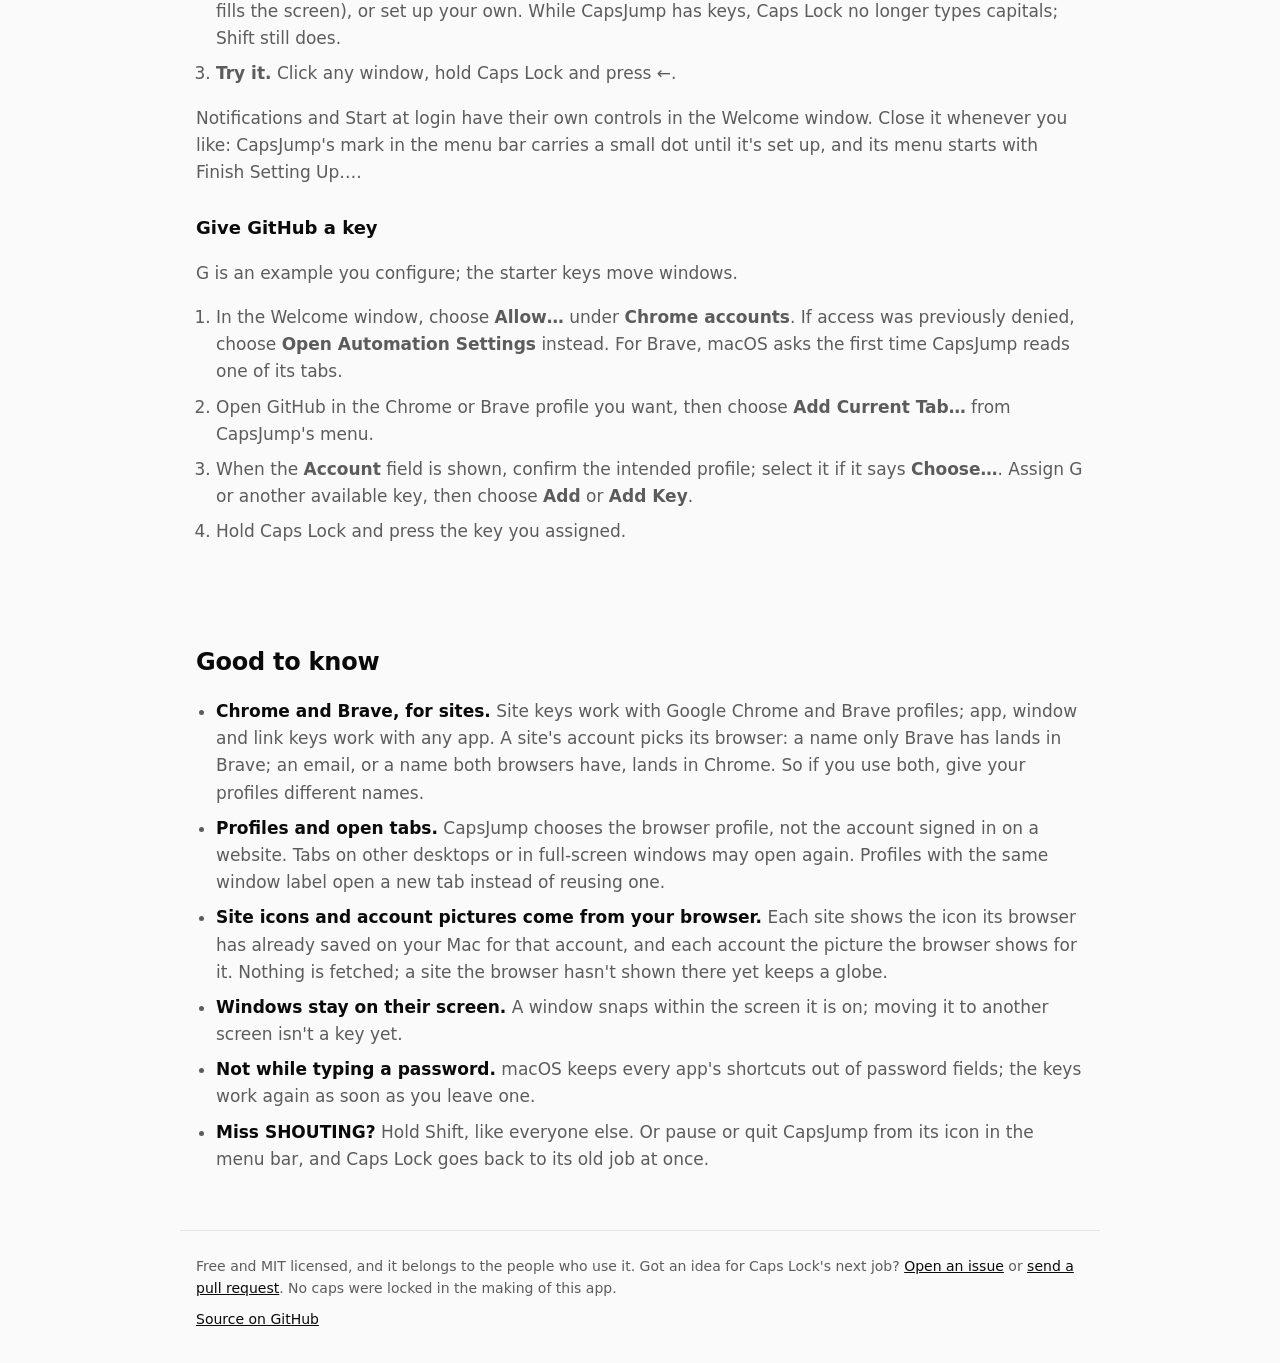
==== commit f3d578a4: "docs: the last Chrome-only wording names Brave too A scan of every user-facing "Chrome" after #88: t" ====
--- a/site/index.html
+++ b/site/index.html
@@ -93,9 +93,9 @@
       <figure class="shot">
         <picture>
           <source media="(prefers-color-scheme: dark)" srcset="editor-sites-dark.png">
-          <img src="editor-sites.png" width="900" height="600" loading="lazy" alt="The config window on Sites: each site with its own icon, its Chrome account and that account's picture, its host and the keys that land there, a globe for a site Chrome hasn't shown yet, and github open with its Account menu showing each account with its picture">
-        </picture>
-        <figcaption>Each site with its own icon, its Chrome account (with the picture Chrome shows for it) and the keys that land on it. Rename one and its keys come along.</figcaption>
+          <img src="editor-sites.png" width="900" height="600" loading="lazy" alt="The config window on Sites: each site with its own icon, its browser account and that account's picture, its host and the keys that land there, a globe for a site the browser hasn't shown yet, and github open with its Account menu showing each account with its picture">
+        </picture>
+        <figcaption>Each site with its own icon, its Chrome or Brave account (with the picture the browser shows for it) and the keys that land on it. Rename one and its keys come along.</figcaption>
       </figure>
       <figure class="shot">
         <picture>
@@ -109,7 +109,7 @@
           <source media="(prefers-color-scheme: dark)" srcset="add-tab-dark.png">
           <img src="add-tab.png" width="480" height="336" loading="lazy" alt="Add Current Tab: a Figma tab becomes a site named figma, in the Work account with its picture, on Caps Lock + I">
         </picture>
-        <figcaption>Page open in Chrome? <strong>Add Current Tab…</strong> names it, knows the account, offers a free key. Click Add.</figcaption>
+        <figcaption>Page open in Chrome or Brave? <strong>Add Current Tab…</strong> names it, knows the account, offers a free key. Click Add.</figcaption>
       </figure>
     </section>
 
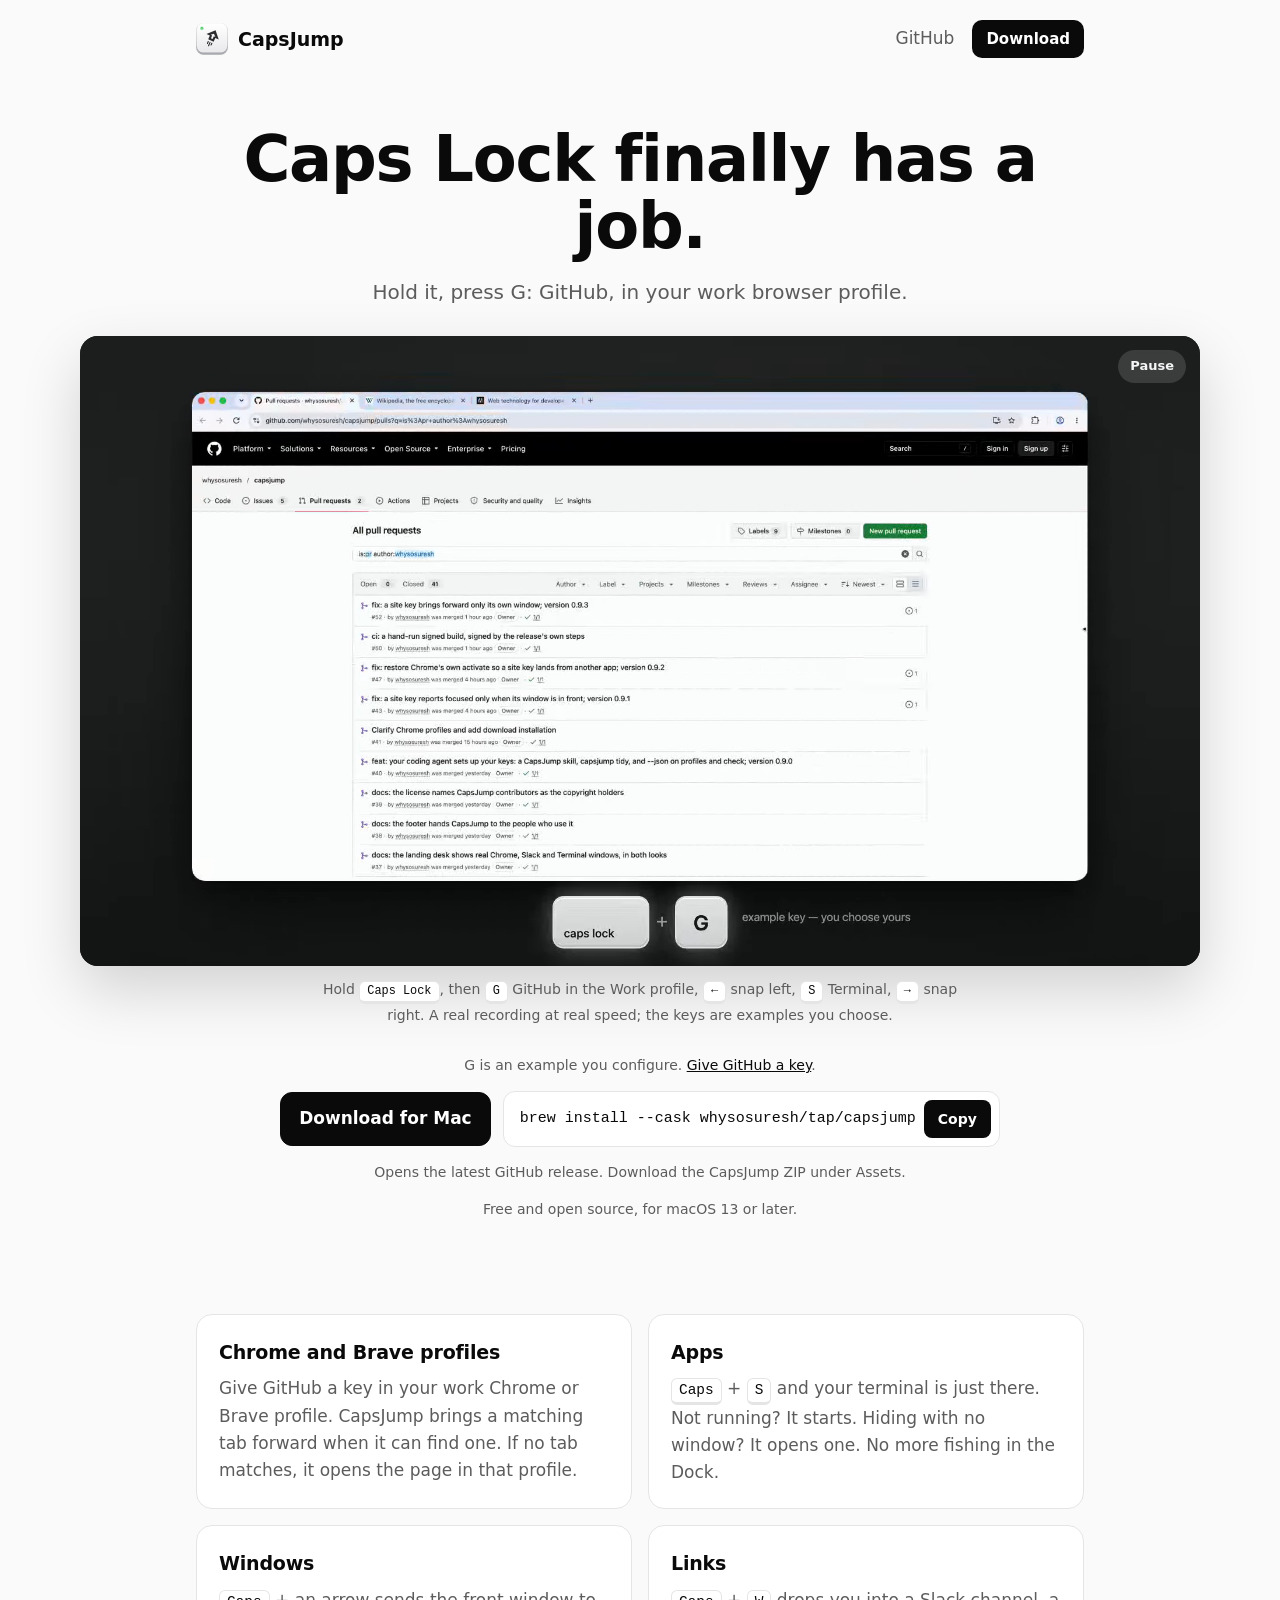
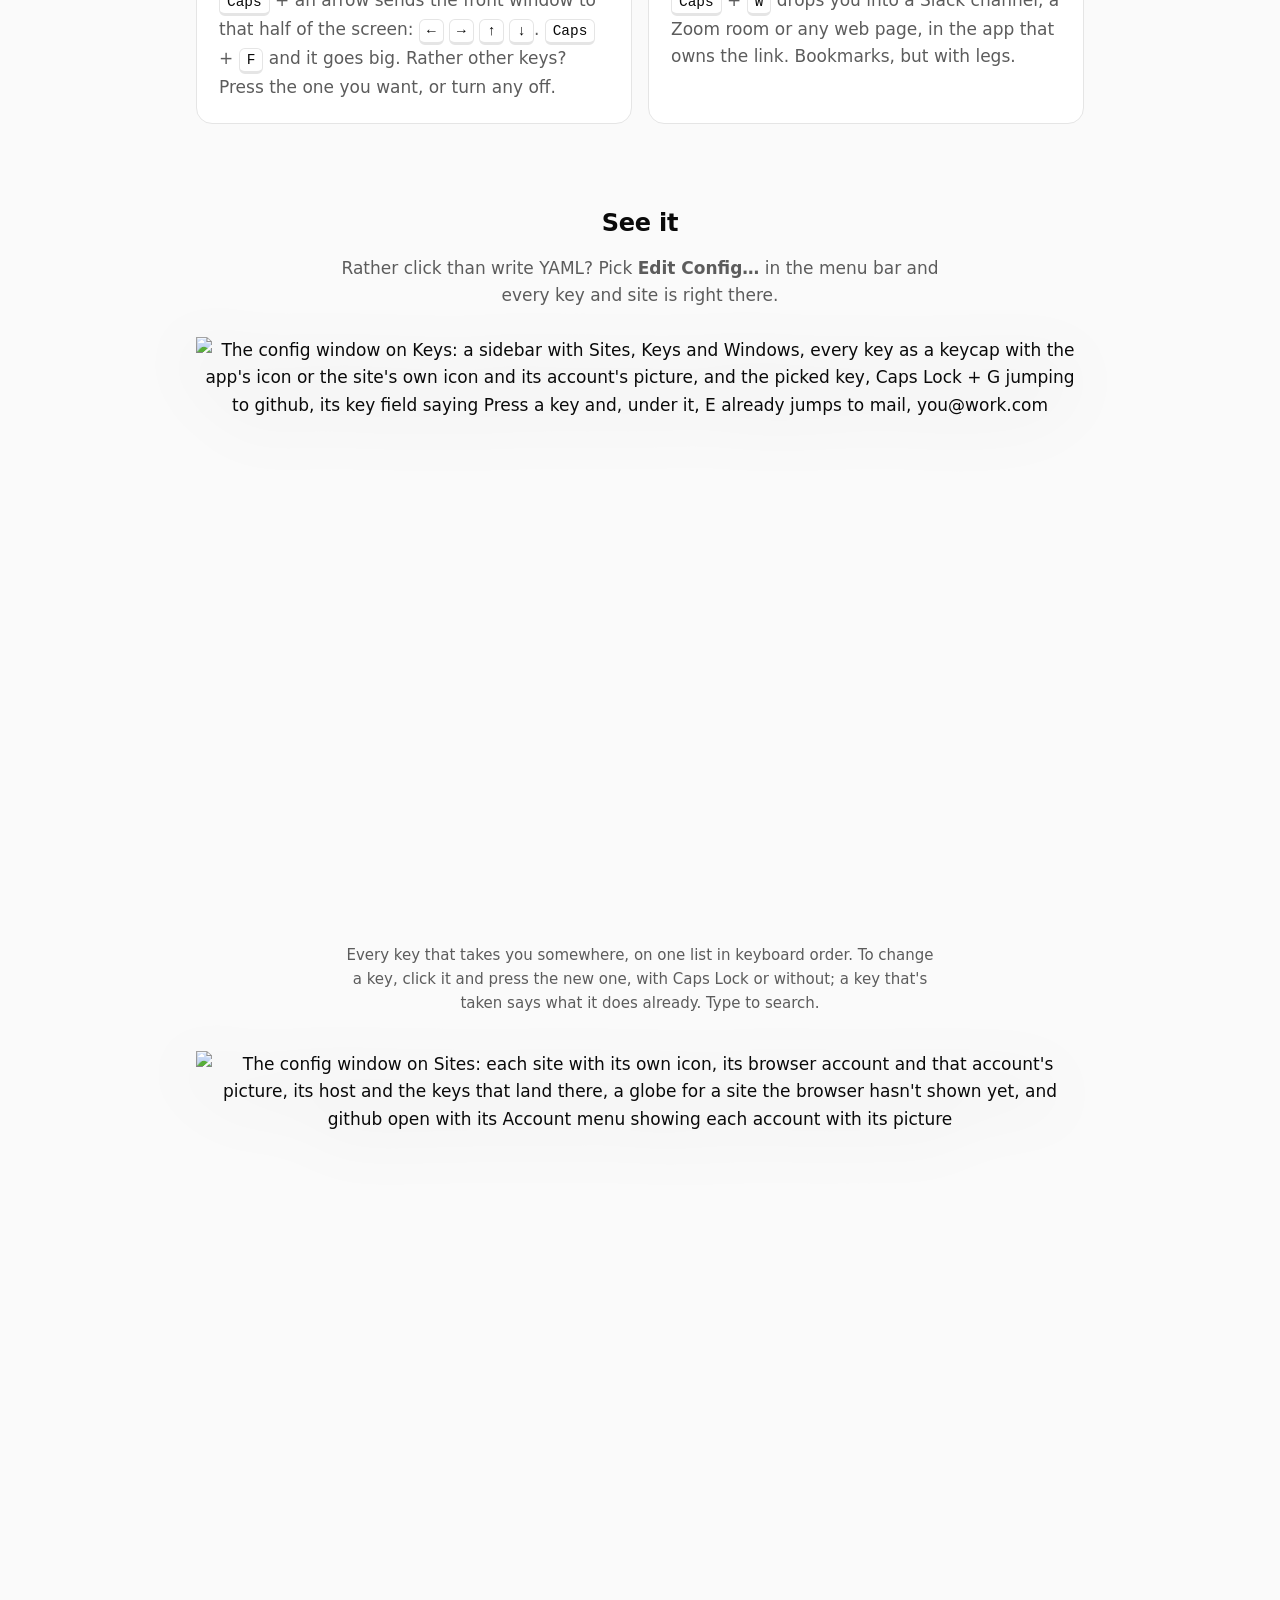
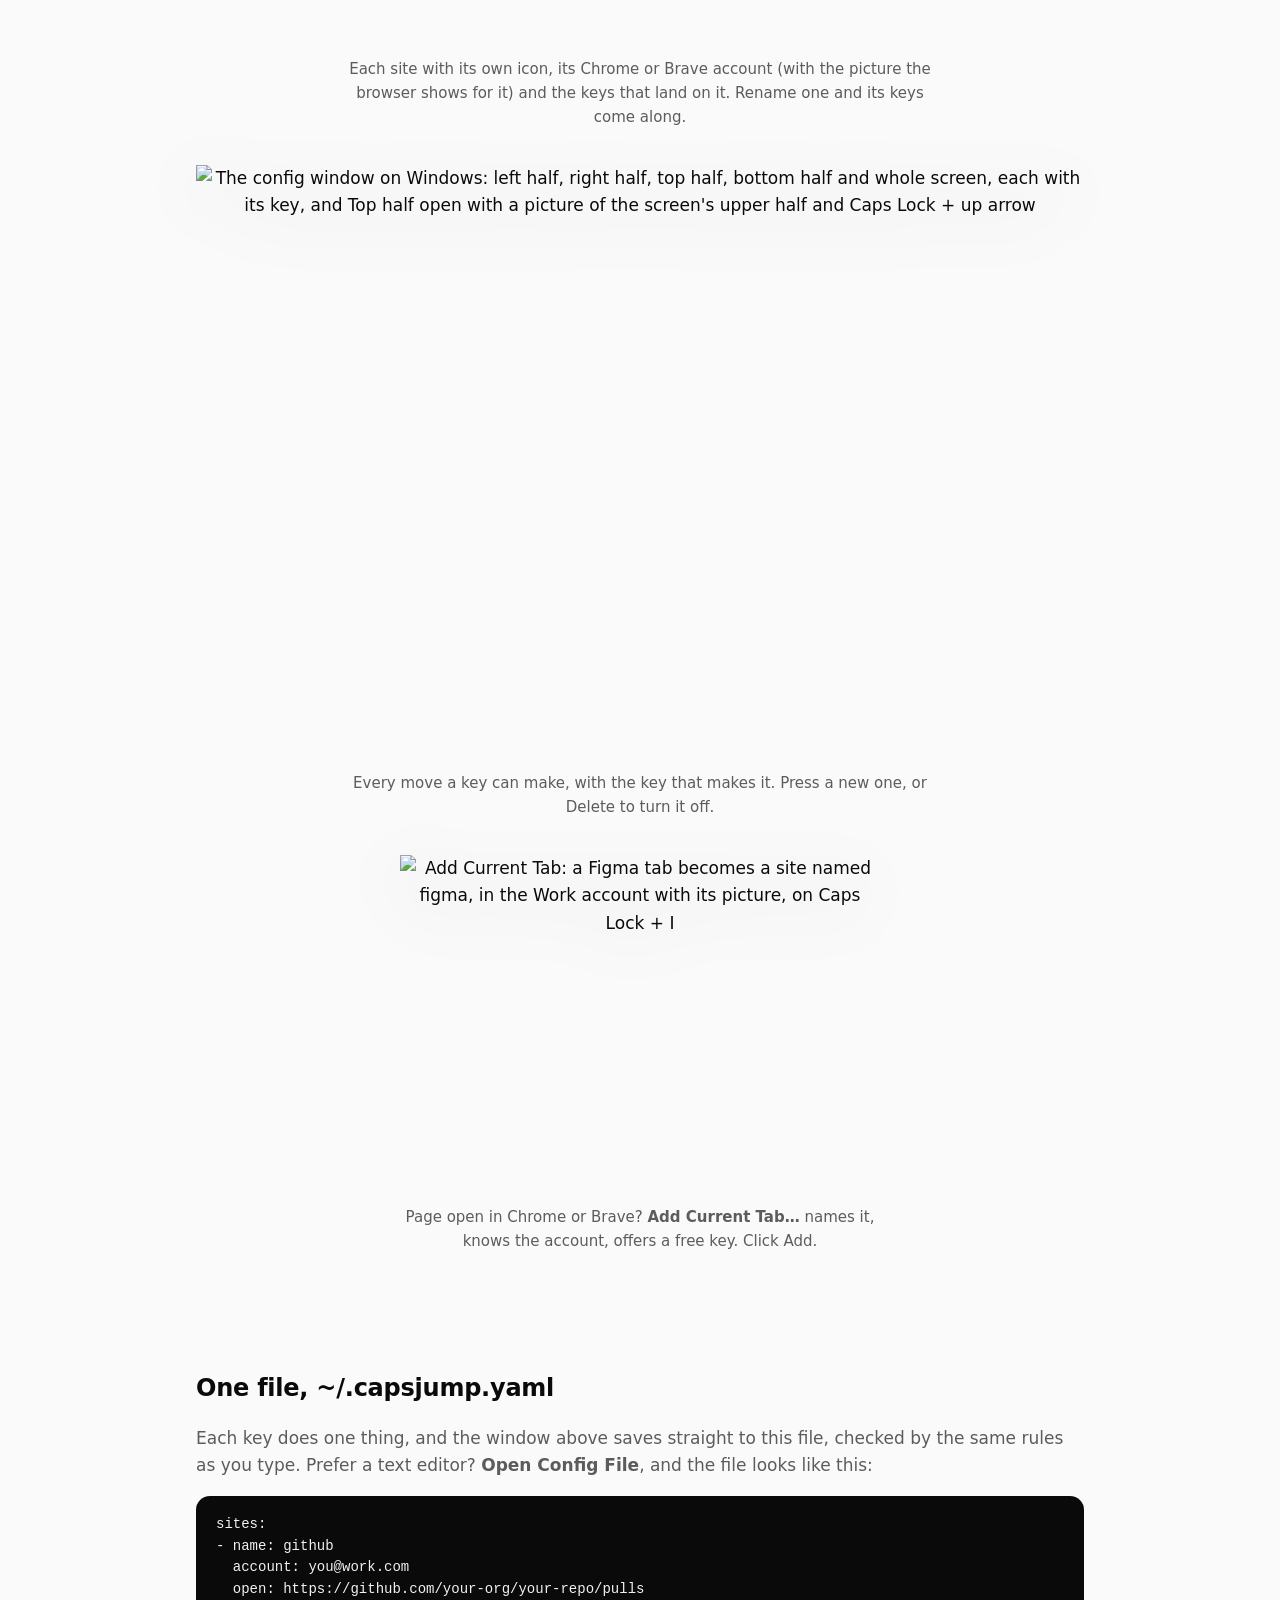
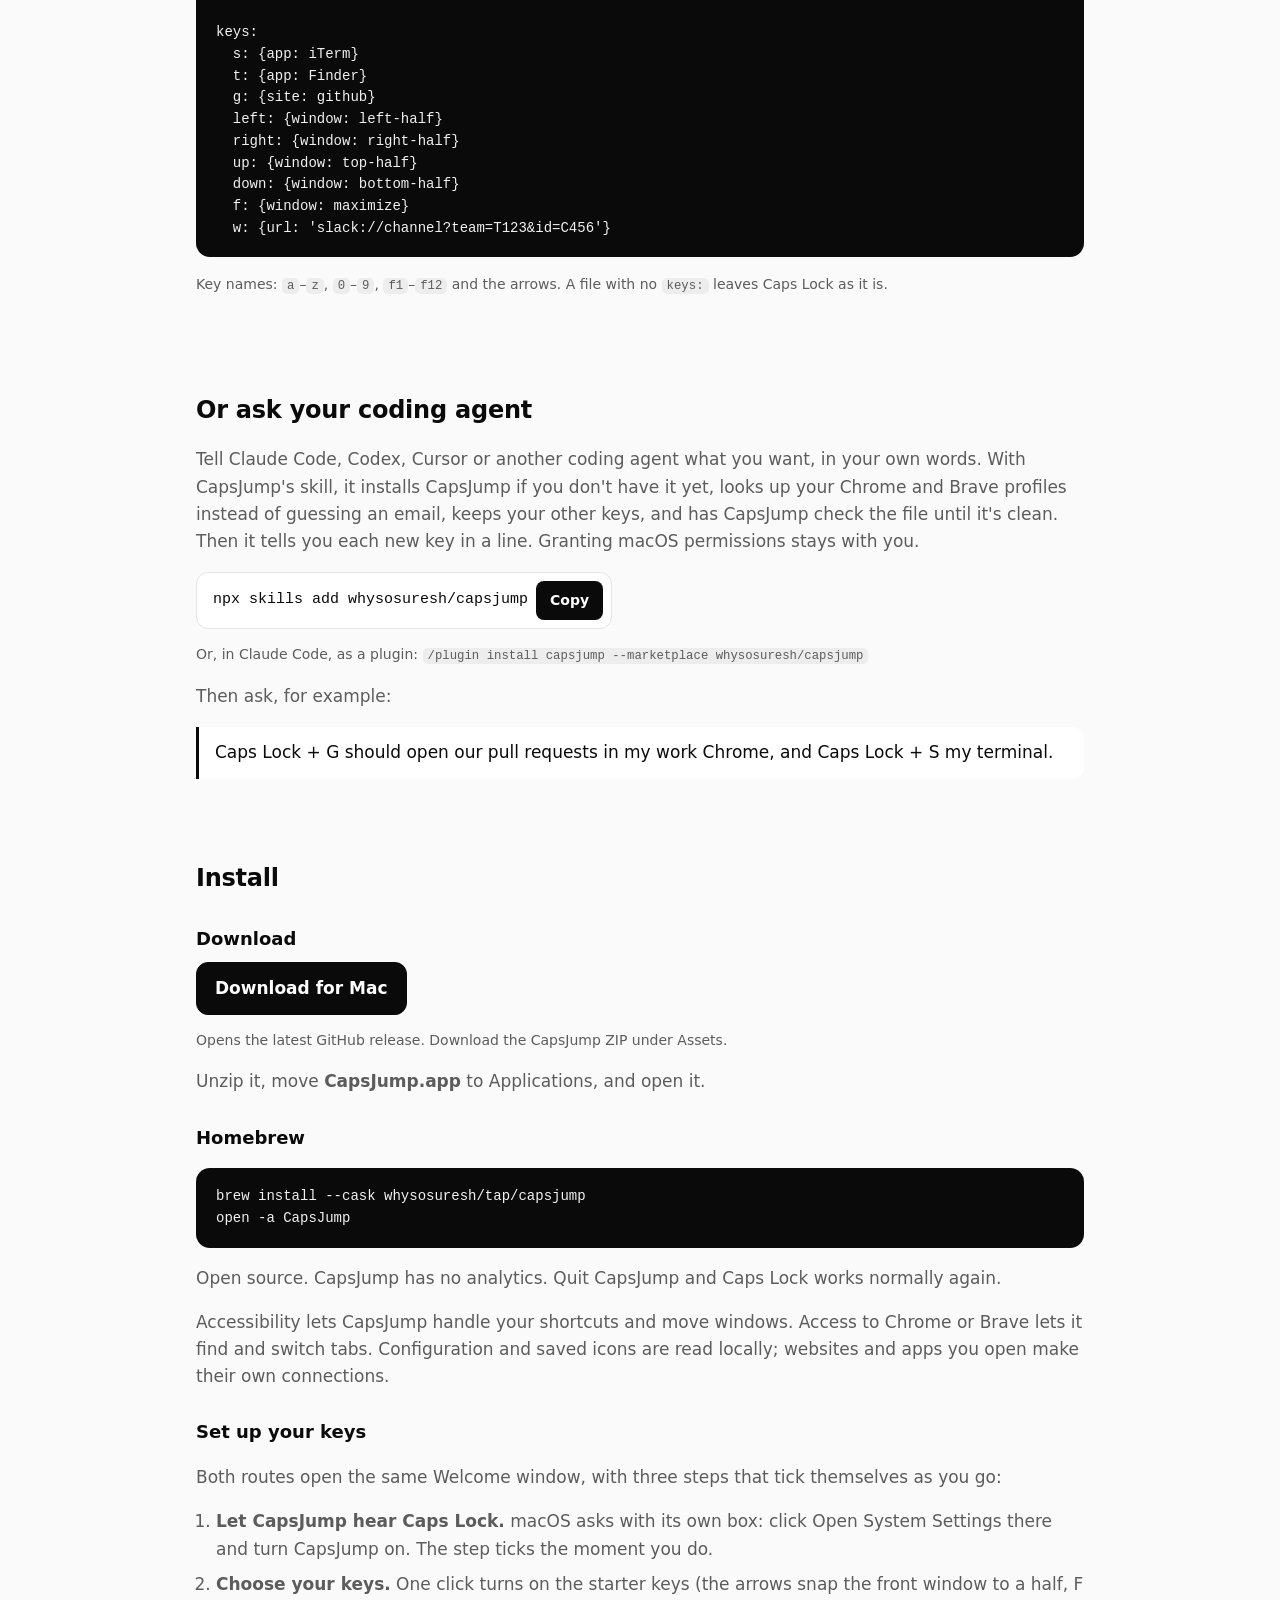
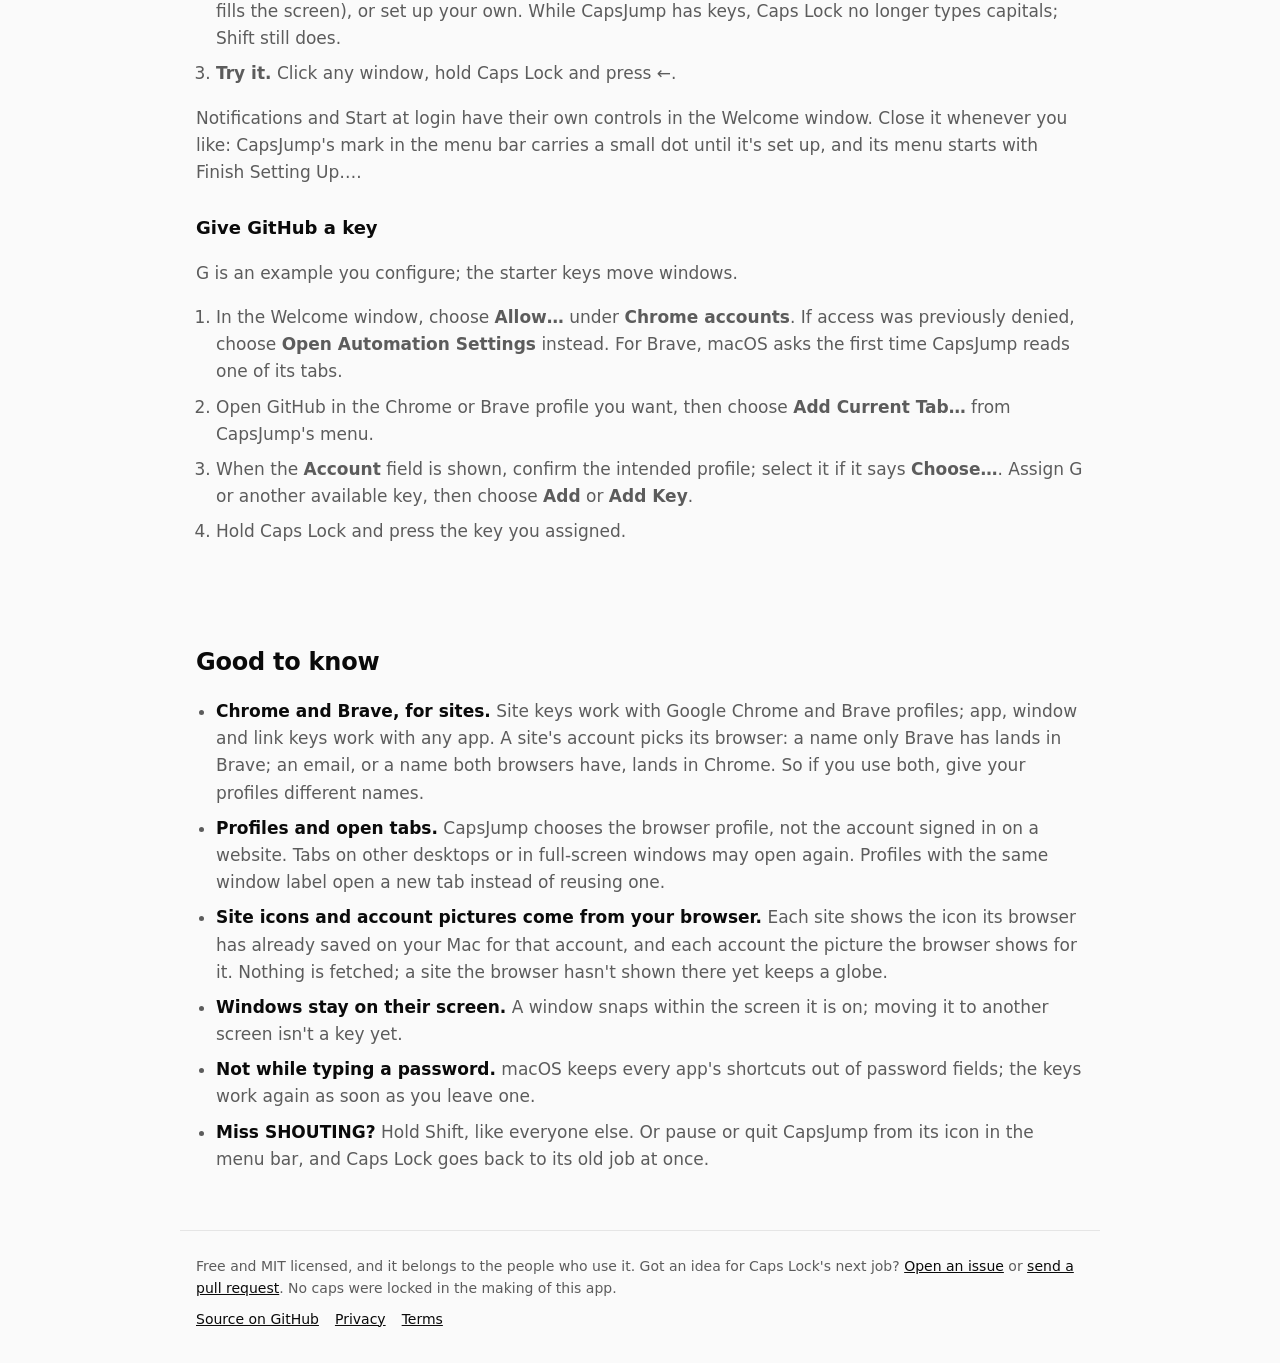
==== commit bd549791: "docs(site): privacy and terms pages, linked from the footer capsjump.com gains privacy.html and term" ====
--- a/site/index.html
+++ b/site/index.html
@@ -1,6 +1,7 @@
 <!doctype html>
 <!-- CapsJump's website, served as-is by GitHub Pages from site/ (.github/workflows/pages.yaml).
-     Hand-written: one page, one stylesheet, no build. -->
+     Hand-written: three pages, one stylesheet, no build. The header and footer are the same in
+     index.html, privacy.html and terms.html, so a change to one goes into all three. -->
 <html lang="en">
 <head>
   <meta charset="utf-8">
@@ -190,7 +191,11 @@
 
   <footer class="foot">
     <span>Free and MIT licensed, and it belongs to the people who use it. Got an idea for Caps Lock's next job? <a href="https://github.com/whysosuresh/capsjump/issues">Open an issue</a> or <a href="https://github.com/whysosuresh/capsjump/pulls">send a pull request</a>. No caps were locked in the making of this app.</span>
-    <a href="https://github.com/whysosuresh/capsjump">Source on GitHub</a>
+    <nav class="foot-links">
+      <a href="https://github.com/whysosuresh/capsjump">Source on GitHub</a>
+      <a href="privacy.html">Privacy</a>
+      <a href="terms.html">Terms</a>
+    </nav>
   </footer>
 
   <script>
--- a/site/style.css
+++ b/site/style.css
@@ -272,7 +272,7 @@
   background: var(--accent-soft);
   font-size: 0.88em;
 }
-.config p, .agent p, .install p, .install li, .notes li { color: var(--muted); }
+.config p, .agent p, .install p, .install li, .notes li, .page p, .page li { color: var(--muted); }
 .prompt {
   margin: 12px 0 0;
   padding: 12px 16px;
@@ -281,9 +281,12 @@
   background: var(--surface);
   font-size: 17px;
 }
-.install ol, .notes ul { padding-left: 20px; }
-.install li, .notes li { margin-bottom: 8px; }
+.install ol, .notes ul, .page ul { padding-left: 20px; }
+.install li, .notes li, .page li { margin-bottom: 8px; }
 .notes strong { color: var(--ink); }
+
+/* The privacy and terms pages: a plain title, then the same muted text and lists as above. */
+.page h1 { font-size: clamp(30px, 5vw, 40px); }
 
 .foot {
   display: flex;
@@ -296,6 +299,7 @@
   color: var(--muted);
   font-size: 14px;
 }
+.foot-links { display: flex; gap: 16px; }
 
 @media (max-width: 640px) {
   .hero-video video { aspect-ratio: 4 / 5; }
